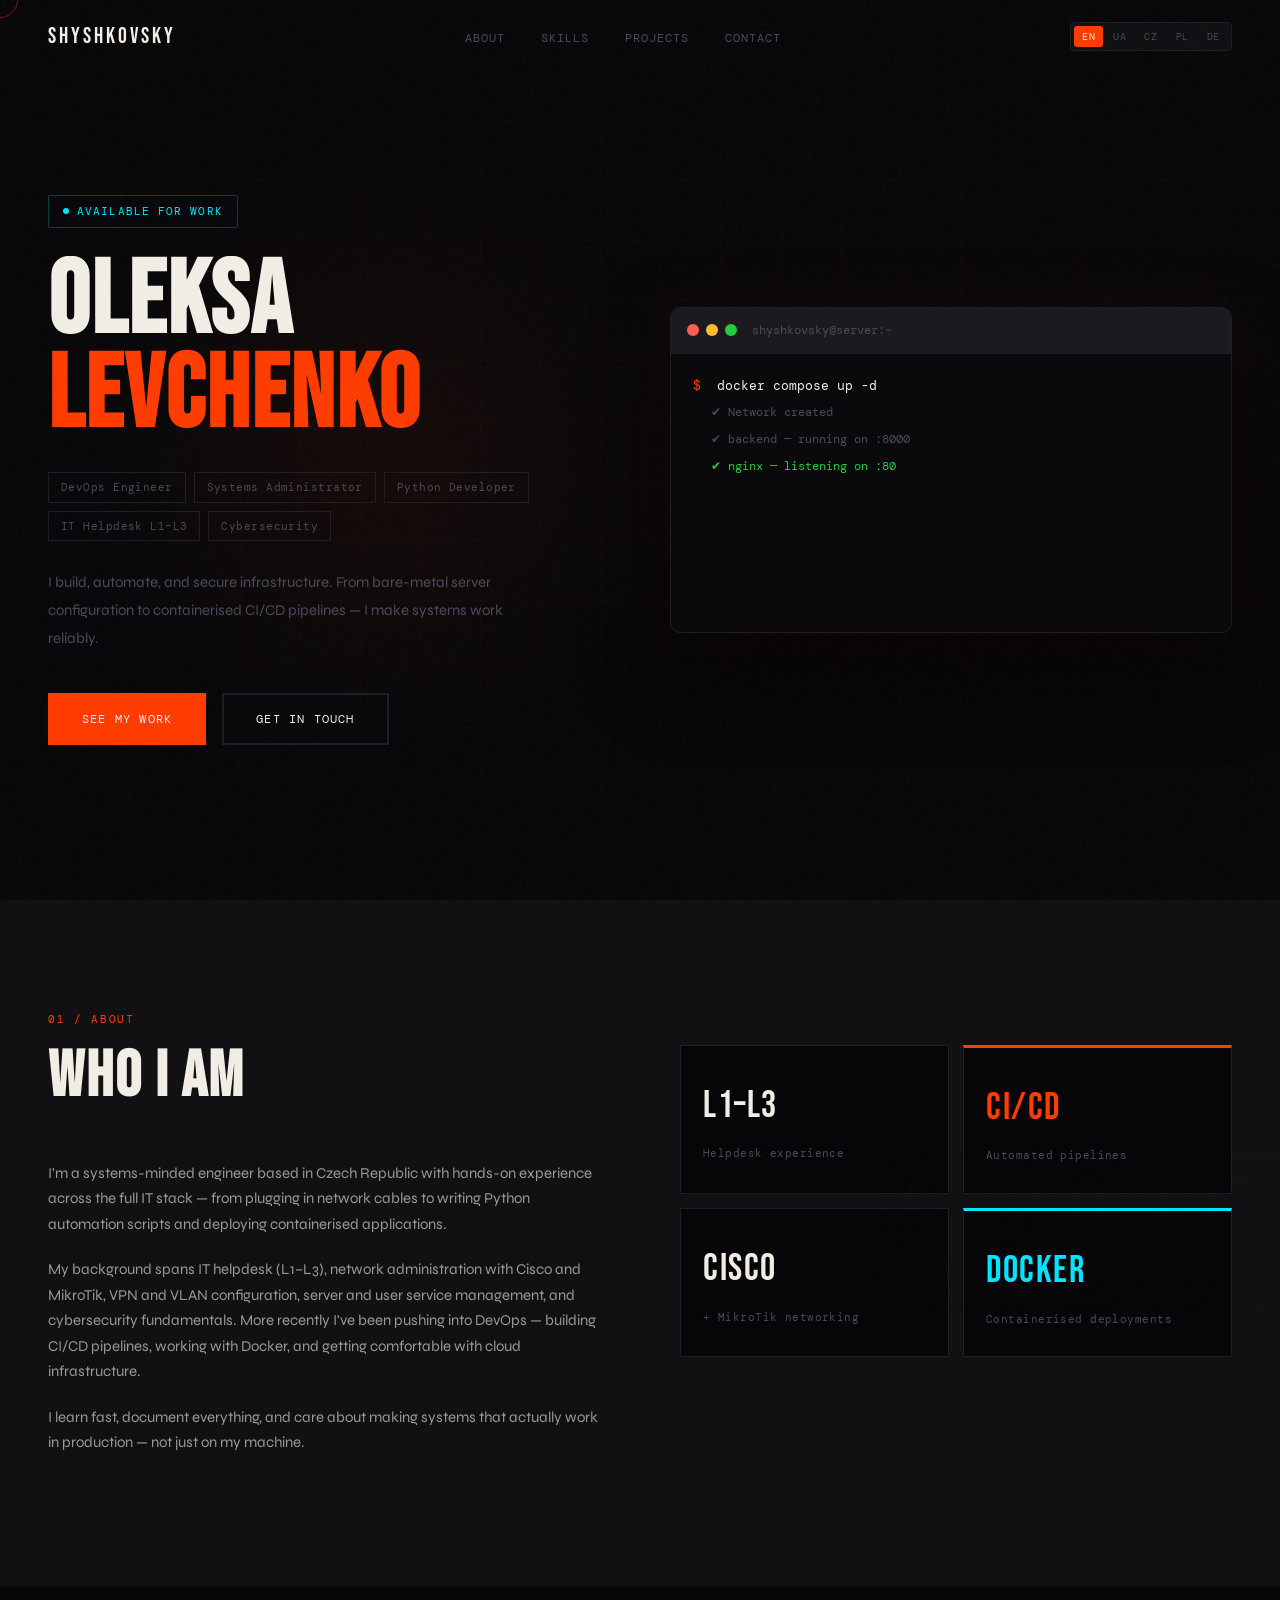
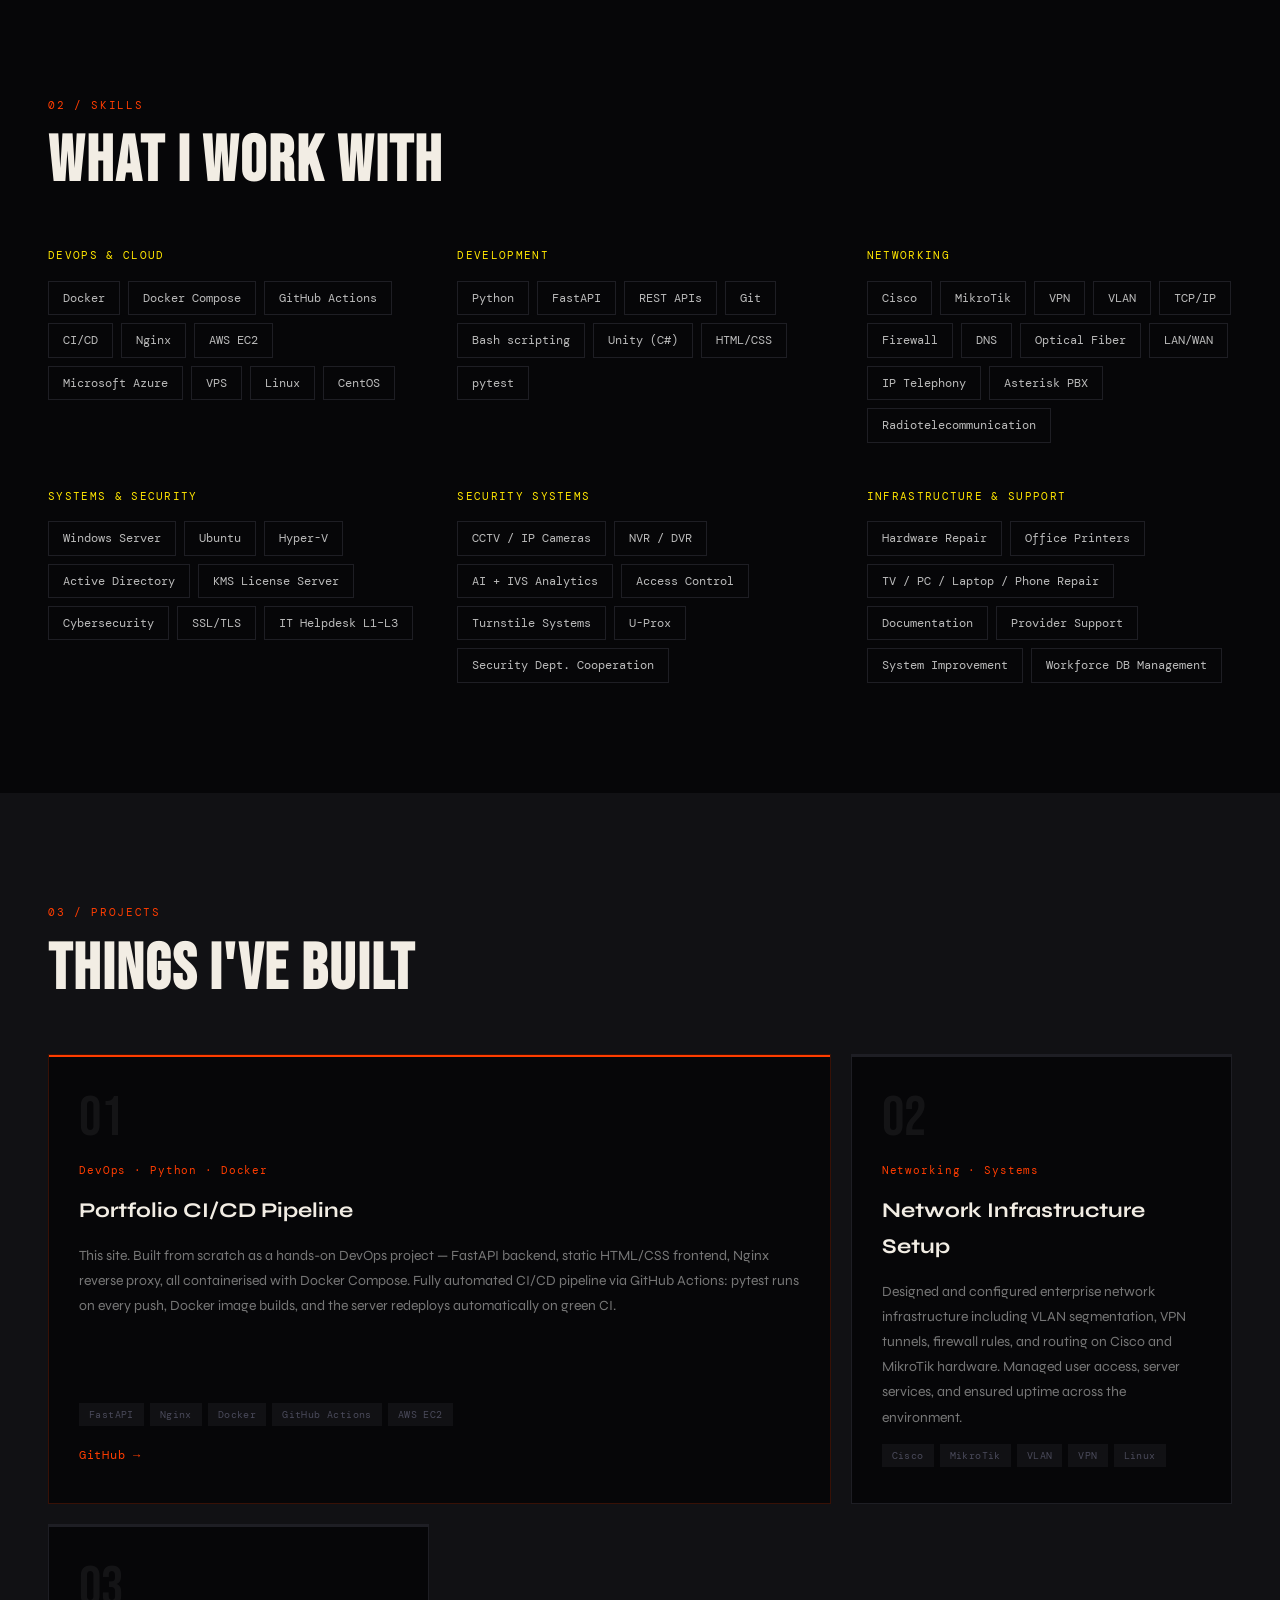
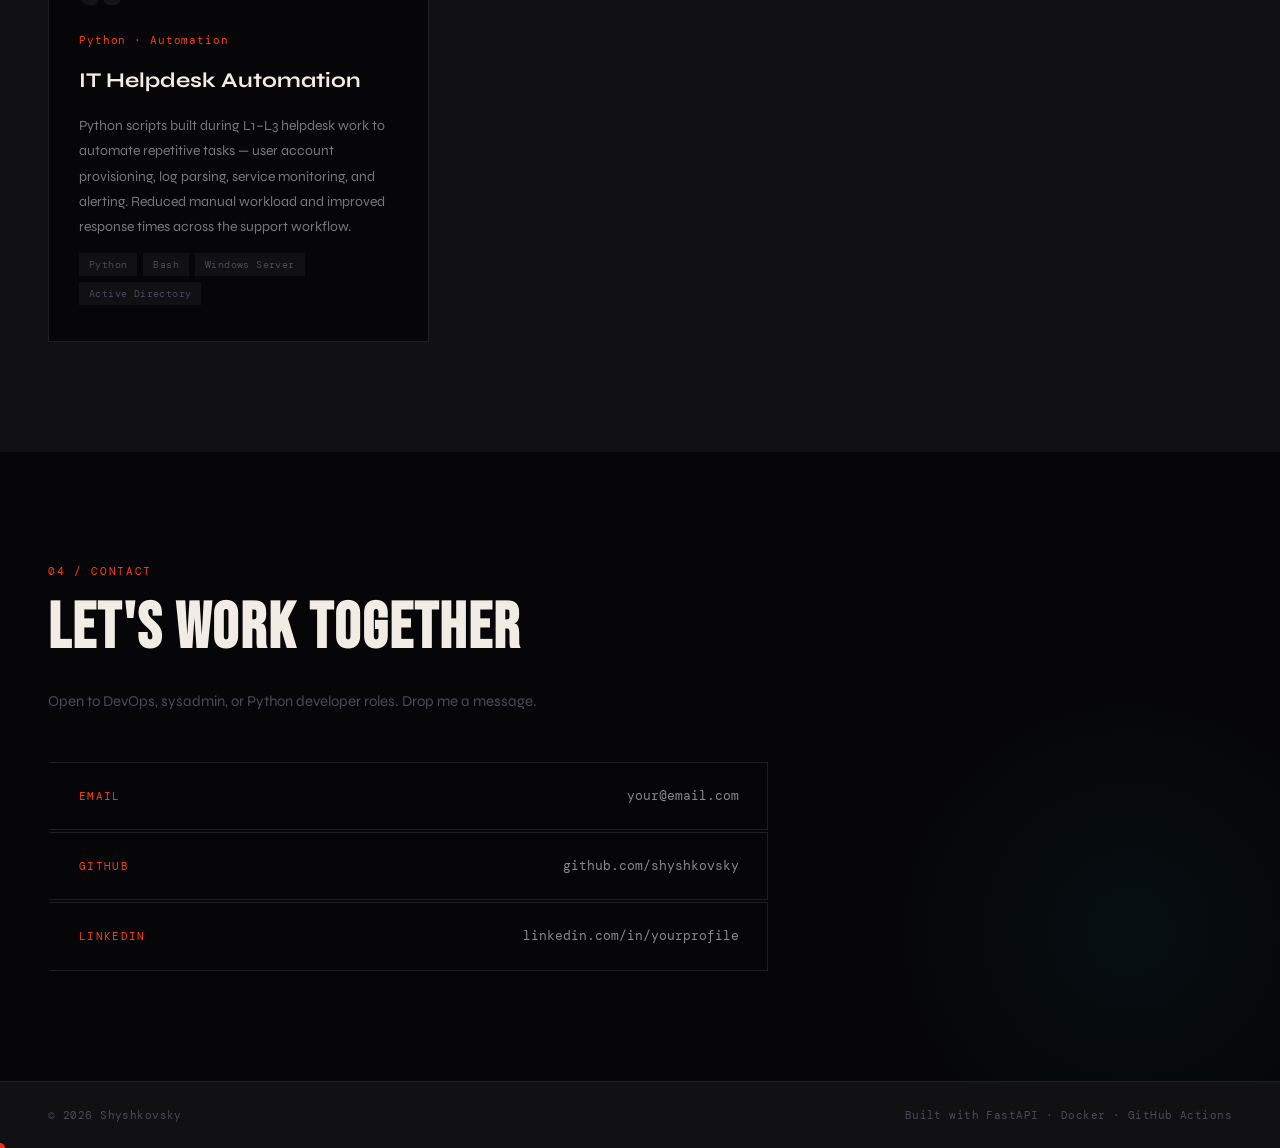
==== frontend/index.html @ be1aeb70 "favicon relocated" ====
<!DOCTYPE html>
<html lang="en">
<head>
  <meta charset="UTF-8" />
  <meta name="viewport" content="width=device-width, initial-scale=1.0" />
  <title>Shyshkovsky — DevOps & Systems Engineer</title>
  <link rel="icon" href="data:image/svg+xml,<svg xmlns='http://www.w3.org/2000/svg' viewBox='0 0 100 100'><rect width='100' height='100' fill='%23060608'/><text x='50' y='73' font-size='64' font-family='Arial' font-weight='bold' fill='%23ff3d00' text-anchor='middle'>S</text></svg>">
  <link rel="preconnect" href="https://fonts.googleapis.com" />
  <link rel="preconnect" href="https://fonts.gstatic.com" crossorigin />
  <link href="https://fonts.googleapis.com/css2?family=Bebas+Neue&family=DM+Mono:wght@300;400;500&family=Syne:wght@400;500;600;700;800&display=swap" rel="stylesheet" />
  <link rel="stylesheet" href="style.css" />
</head>
<body>

  <!-- NAV -->
  <nav class="nav" id="nav">
    <span class="nav-logo">Shyshkovsky</span>
    <ul class="nav-links">
      <li><a href="#about"   data-i18n="nav_about">About</a></li>
      <li><a href="#skills"  data-i18n="nav_skills">Skills</a></li>
      <li><a href="#projects" data-i18n="nav_projects">Projects</a></li>
      <li><a href="#contact" data-i18n="nav_contact">Contact</a></li>
    </ul>
    <div class="lang-switcher" id="langSwitcher">
      <button class="lang-btn active" data-lang="en">EN</button>
      <button class="lang-btn" data-lang="ua">UA</button>
      <button class="lang-btn" data-lang="cs">CZ</button>
      <button class="lang-btn" data-lang="pl">PL</button>
      <button class="lang-btn" data-lang="de">DE</button>
    </div>
    <button class="nav-burger" id="burger">☰</button>
  </nav>

  <!-- HERO -->
  <section class="hero" id="hero">
    <div class="hero-noise"></div>
    <div class="hero-grid-lines"></div>
    <div class="hero-content">
      <div class="hero-tag">
        <span class="pulse-dot"></span>
        <span data-i18n="hero_available">Available for work</span>
      </div>
      <h1 class="hero-name">
        <span class="line-reveal">Oleksa</span>
        <span class="line-reveal delay-1"><em>Levchenko</em></span>
      </h1>
      <div class="hero-roles" id="heroRoles">
        <span class="role-pill" data-i18n="role_devops">DevOps Engineer</span>
        <span class="role-pill" data-i18n="role_sysadmin">Systems Administrator</span>
        <span class="role-pill" data-i18n="role_python">Python Developer</span>
        <span class="role-pill" data-i18n="role_helpdesk">IT Helpdesk L1–L3</span>
        <span class="role-pill" data-i18n="role_cyber">Cybersecurity</span>
      </div>
      <p class="hero-desc" data-i18n="hero_desc">
        I build, automate, and secure infrastructure. From bare-metal server configuration to containerised CI/CD pipelines — I make systems work reliably.
      </p>
      <div class="hero-cta">
        <a href="#projects" class="btn-primary" data-i18n="hero_cta_work">See my work</a>
        <a href="#contact"  class="btn-ghost"   data-i18n="hero_cta_contact">Get in touch</a>
      </div>
    </div>
    <div class="hero-terminal" id="terminal">
      <div class="terminal-bar">
        <span class="t-dot red"></span><span class="t-dot yellow"></span><span class="t-dot green"></span>
        <span class="t-title">shyshkovsky@server:~</span>
      </div>
      <div class="terminal-body" id="termBody"></div>
    </div>
  </section>

  <!-- ABOUT -->
  <section class="about reveal-section" id="about">
    <div class="section-label">01 / <span data-i18n="nav_about">About</span></div>
    <div class="about-grid">
      <div class="about-left reveal-child">
        <h2 class="section-title" data-i18n="about_title">Who I am</h2>
        <p data-i18n="about_p1">I'm a systems-minded engineer based in Czech Republic with hands-on experience across the full IT stack — from plugging in network cables to writing Python automation scripts and deploying containerised applications.</p>
        <p data-i18n="about_p2">My background spans IT helpdesk (L1–L3), network administration with Cisco and MikroTik, VPN and VLAN configuration, server and user service management, and cybersecurity fundamentals. More recently I've been pushing into DevOps — building CI/CD pipelines, working with Docker, and getting comfortable with cloud infrastructure.</p>
        <p data-i18n="about_p3">I learn fast, document everything, and care about making systems that actually work in production — not just on my machine.</p>
      </div>
      <div class="about-right reveal-child delay-2">
        <div class="stat-card"><div class="stat-num">L1–L3</div><div class="stat-label" data-i18n="stat_helpdesk">Helpdesk experience</div></div>
        <div class="stat-card accent"><div class="stat-num">CI/CD</div><div class="stat-label" data-i18n="stat_cicd">Automated pipelines</div></div>
        <div class="stat-card"><div class="stat-num">Cisco</div><div class="stat-label" data-i18n="stat_cisco">+ MikroTik networking</div></div>
        <div class="stat-card accent2"><div class="stat-num">Docker</div><div class="stat-label" data-i18n="stat_docker">Containerised deployments</div></div>
      </div>
    </div>
  </section>

  <!-- SKILLS -->
  <section class="skills reveal-section" id="skills">
    <div class="section-label">02 / <span data-i18n="nav_skills">Skills</span></div>
    <h2 class="section-title reveal-child" data-i18n="skills_title">What I work with</h2>
    <div class="skills-grid">
<div class="skill-group reveal-child">
        <div class="skill-group-title" data-i18n="skills_devops">DevOps & Cloud</div>
        <div class="skill-tags">
          <span class="stag">Docker</span><span class="stag">Docker Compose</span>
          <span class="stag">GitHub Actions</span><span class="stag">CI/CD</span>
          <span class="stag">Nginx</span><span class="stag">AWS EC2</span>
          <span class="stag">Microsoft Azure</span><span class="stag">VPS</span>
          <span class="stag">Linux</span><span class="stag">CentOS</span>
        </div>
      </div>
      <div class="skill-group reveal-child delay-1">
        <div class="skill-group-title" data-i18n="skills_dev">Development</div>
        <div class="skill-tags">
          <span class="stag">Python</span><span class="stag">FastAPI</span>
          <span class="stag">REST APIs</span><span class="stag">Git</span>
          <span class="stag">Bash scripting</span><span class="stag">Unity (C#)</span>
          <span class="stag">HTML/CSS</span><span class="stag">pytest</span>
        </div>
      </div>
      <div class="skill-group reveal-child delay-2">
        <div class="skill-group-title" data-i18n="skills_network">Networking</div>
        <div class="skill-tags">
          <span class="stag">Cisco</span><span class="stag">MikroTik</span>
          <span class="stag">VPN</span><span class="stag">VLAN</span>
          <span class="stag">TCP/IP</span><span class="stag">Firewall</span>
          <span class="stag">DNS</span><span class="stag">Optical Fiber</span>
          <span class="stag">LAN/WAN</span><span class="stag">IP Telephony</span>
          <span class="stag">Asterisk PBX</span><span class="stag">Radiotelecommunication</span>
        </div>
      </div>
      <div class="skill-group reveal-child delay-3">
        <div class="skill-group-title" data-i18n="skills_sys">Systems & Security</div>
        <div class="skill-tags">
          <span class="stag">Windows Server</span><span class="stag">Ubuntu</span>
          <span class="stag">Hyper-V</span><span class="stag">Active Directory</span>
          <span class="stag">KMS License Server</span><span class="stag">Cybersecurity</span>
          <span class="stag">SSL/TLS</span><span class="stag">IT Helpdesk L1–L3</span>
        </div>
      </div>
      <div class="skill-group reveal-child delay-1">
        <div class="skill-group-title" data-i18n="skills_security">Security Systems</div>
        <div class="skill-tags">
          <span class="stag">CCTV / IP Cameras</span><span class="stag">NVR / DVR</span>
          <span class="stag">AI + IVS Analytics</span><span class="stag">Access Control</span>
          <span class="stag">Turnstile Systems</span><span class="stag">U-Prox</span>
          <span class="stag">Security Dept. Cooperation</span>
        </div>
      </div>
      <div class="skill-group reveal-child delay-2">
        <div class="skill-group-title" data-i18n="skills_other">Infrastructure & Support</div>
        <div class="skill-tags">
          <span class="stag">Hardware Repair</span><span class="stag">Office Printers</span>
          <span class="stag">TV / PC / Laptop / Phone Repair</span>
          <span class="stag">Documentation</span><span class="stag">Provider Support</span>
          <span class="stag">System Improvement</span>
          <span class="stag">Workforce DB Management</span>
        </div>
      </div>
    </div>
  </section>

  <!-- PROJECTS -->
  <section class="projects reveal-section" id="projects">
    <div class="section-label">03 / <span data-i18n="nav_projects">Projects</span></div>
    <h2 class="section-title reveal-child" data-i18n="projects_title">Things I've built</h2>
    <div class="projects-grid">
      <div class="project-card featured reveal-child">
        <div class="project-num">01</div>
        <div class="project-tag" data-i18n="proj1_tag">DevOps · Python · Docker</div>
        <h3 data-i18n="proj1_title">Portfolio CI/CD Pipeline</h3>
        <p data-i18n="proj1_desc">This site. Built from scratch as a hands-on DevOps project — FastAPI backend, static HTML/CSS frontend, Nginx reverse proxy, all containerised with Docker Compose. Fully automated CI/CD pipeline via GitHub Actions: pytest runs on every push, Docker image builds, and the server redeploys automatically on green CI.</p>
        <div class="project-stack">
          <span>FastAPI</span><span>Nginx</span><span>Docker</span><span>GitHub Actions</span><span>AWS EC2</span>
        </div>
        <div class="project-links">
          <a href="https://github.com/shyshkovsky/devops" target="_blank" class="plink" data-i18n="proj_github">GitHub →</a>
        </div>
      </div>
      <div class="project-card reveal-child delay-1">
        <div class="project-num">02</div>
        <div class="project-tag" data-i18n="proj2_tag">Networking · Systems</div>
        <h3 data-i18n="proj2_title">Network Infrastructure Setup</h3>
        <p data-i18n="proj2_desc">Designed and configured enterprise network infrastructure including VLAN segmentation, VPN tunnels, firewall rules, and routing on Cisco and MikroTik hardware. Managed user access, server services, and ensured uptime across the environment.</p>
        <div class="project-stack">
          <span>Cisco</span><span>MikroTik</span><span>VLAN</span><span>VPN</span><span>Linux</span>
        </div>
      </div>
      <div class="project-card reveal-child delay-2">
        <div class="project-num">03</div>
        <div class="project-tag" data-i18n="proj3_tag">Python · Automation</div>
        <h3 data-i18n="proj3_title">IT Helpdesk Automation</h3>
        <p data-i18n="proj3_desc">Python scripts built during L1–L3 helpdesk work to automate repetitive tasks — user account provisioning, log parsing, service monitoring, and alerting. Reduced manual workload and improved response times across the support workflow.</p>
        <div class="project-stack">
          <span>Python</span><span>Bash</span><span>Windows Server</span><span>Active Directory</span>
        </div>
      </div>
    </div>
  </section>

  <!-- CONTACT -->
  <section class="contact reveal-section" id="contact">
    <div class="section-label">04 / <span data-i18n="nav_contact">Contact</span></div>
    <div class="contact-inner">
      <h2 class="section-title reveal-child" data-i18n="contact_title">Let's work together</h2>
      <p class="contact-sub reveal-child delay-1" data-i18n="contact_sub">Open to DevOps, sysadmin, or Python developer roles. Drop me a message.</p>
      <div class="contact-links reveal-child delay-2">
        <a href="mailto:your@email.com" class="contact-item">
          <span class="ci-label">Email</span>
          <span class="ci-val">your@email.com</span>
        </a>
        <a href="https://github.com/shyshkovsky" target="_blank" class="contact-item">
          <span class="ci-label">GitHub</span>
          <span class="ci-val">github.com/shyshkovsky</span>
        </a>
        <a href="https://linkedin.com/in/yourprofile" target="_blank" class="contact-item">
          <span class="ci-label">LinkedIn</span>
          <span class="ci-val">linkedin.com/in/yourprofile</span>
        </a>
      </div>
    </div>
  </section>

  <footer class="footer">
    <span>© 2026 Shyshkovsky</span>
    <span data-i18n="footer_built">Built with FastAPI · Docker · GitHub Actions</span>
  </footer>

  <script src="main.js"></script>
</body>
</html>
---- frontend/style.css ----
/* ── Reset & Base ─────────────────────────────── */
*, *::before, *::after { box-sizing: border-box; margin: 0; padding: 0; }

:root {
  --black:   #060608;
  --white:   #f2ede4;
  --accent:  #ff3d00;
  --accent2: #00e5ff;
  --accent3: #ffe500;
  --gray:    #111114;
  --gray2:   #1e1e24;
  --gray3:   #4a4a5a;
  --font-display: 'Bebas Neue', sans-serif;
  --font-body:    'Syne', sans-serif;
  --font-mono:    'DM Mono', monospace;
  --ease-out-expo: cubic-bezier(0.16, 1, 0.3, 1);
  --ease-spring:   cubic-bezier(0.34, 1.56, 0.64, 1);
}

html { scroll-behavior: smooth; }

body {
  background: var(--black);
  color: var(--white);
  font-family: var(--font-body);
  font-size: 16px;
  line-height: 1.7;
  overflow-x: hidden;
  cursor: none;
}

a { color: inherit; text-decoration: none; }

/* ── Custom Cursor ────────────────────────────── */
.cursor {
  position: fixed;
  width: 10px; height: 10px;
  background: var(--accent);
  border-radius: 50%;
  pointer-events: none;
  z-index: 9999;
  transform: translate(-50%, -50%);
  transition: transform .1s, width .3s var(--ease-spring), height .3s var(--ease-spring), background .2s;
  mix-blend-mode: difference;
}

.cursor-ring {
  position: fixed;
  width: 36px; height: 36px;
  border: 1px solid rgba(255,61,0,0.4);
  border-radius: 50%;
  pointer-events: none;
  z-index: 9998;
  transform: translate(-50%, -50%);
  transition: transform .18s var(--ease-out-expo), width .3s var(--ease-spring), height .3s var(--ease-spring);
}

body:has(a:hover) .cursor,
body:has(button:hover) .cursor { width: 20px; height: 20px; }
body:has(a:hover) .cursor-ring,
body:has(button:hover) .cursor-ring { width: 56px; height: 56px; border-color: rgba(255,61,0,0.2); }

/* ── Nav ──────────────────────────────────────── */
.nav {
  position: fixed;
  top: 0; left: 0; right: 0;
  z-index: 100;
  display: flex;
  align-items: center;
  justify-content: space-between;
  padding: 18px 48px;
  background: rgba(6,6,8,0);
  backdrop-filter: blur(0px);
  border-bottom: 1px solid transparent;
  transition: background .4s, backdrop-filter .4s, border-color .4s;
}

.nav.scrolled {
  background: rgba(6,6,8,0.9);
  backdrop-filter: blur(20px);
  border-color: rgba(255,255,255,0.05);
}

.nav-logo {
  font-family: var(--font-display);
  font-size: 22px;
  letter-spacing: 3px;
  color: var(--white);
  position: relative;
}

.nav-logo::after {
  content: '';
  position: absolute;
  bottom: -2px; left: 0;
  width: 0; height: 1px;
  background: var(--accent);
  transition: width .3s var(--ease-out-expo);
}

.nav-logo:hover::after { width: 100%; }

.nav-links {
  list-style: none;
  display: flex;
  gap: 36px;
}

.nav-links a {
  font-family: var(--font-mono);
  font-size: 12px;
  color: var(--gray3);
  letter-spacing: .08em;
  text-transform: uppercase;
  position: relative;
  transition: color .2s;
}

.nav-links a::after {
  content: '';
  position: absolute;
  bottom: -3px; left: 0;
  width: 0; height: 1px;
  background: var(--accent);
  transition: width .25s var(--ease-out-expo);
}

.nav-links a:hover { color: var(--white); }
.nav-links a:hover::after,
.nav-links a.active::after { width: 100%; }
.nav-links a.active { color: var(--white); }

/* Language switcher */
.lang-switcher {
  display: flex;
  gap: 2px;
  background: rgba(255,255,255,0.04);
  padding: 3px;
  border-radius: 4px;
  border: 1px solid var(--gray2);
}

.lang-btn {
  background: transparent;
  border: none;
  font-family: var(--font-mono);
  font-size: 10px;
  color: var(--gray3);
  padding: 4px 8px;
  border-radius: 3px;
  cursor: pointer;
  letter-spacing: .06em;
  transition: background .2s, color .2s;
}

.lang-btn.active {
  background: var(--accent);
  color: var(--white);
}

.lang-btn:hover:not(.active) {
  color: var(--white);
  background: rgba(255,255,255,0.06);
}

.nav-burger {
  display: none;
  background: none;
  border: 1px solid var(--gray2);
  color: var(--white);
  font-size: 16px;
  padding: 4px 10px;
  cursor: pointer;
  border-radius: 3px;
}

/* ── Hero ─────────────────────────────────────── */
.hero {
  min-height: 100vh;
  display: grid;
  grid-template-columns: 1fr 1fr;
  align-items: center;
  gap: 60px;
  padding: 120px 48px 80px;
  position: relative;
  overflow: hidden;
}

/* Noise texture overlay */
.hero-noise {
  position: absolute;
  inset: 0;
  background-image: url("data:image/svg+xml,%3Csvg viewBox='0 0 256 256' xmlns='http://www.w3.org/2000/svg'%3E%3Cfilter id='noise'%3E%3CfeTurbulence type='fractalNoise' baseFrequency='0.9' numOctaves='4' stitchTiles='stitch'/%3E%3C/filter%3E%3Crect width='100%25' height='100%25' filter='url(%23noise)' opacity='0.04'/%3E%3C/svg%3E");
  pointer-events: none;
  opacity: .6;
}

/* Grid lines */
.hero-grid-lines {
  position: absolute;
  inset: 0;
  background-image:
    linear-gradient(rgba(255,61,0,0.03) 1px, transparent 1px),
    linear-gradient(90deg, rgba(255,61,0,0.03) 1px, transparent 1px);
  background-size: 60px 60px;
  pointer-events: none;
  mask-image: radial-gradient(ellipse 80% 80% at 50% 50%, black 30%, transparent 100%);
}

/* Animated glow */
.hero::before {
  content: '';
  position: absolute;
  width: 600px; height: 600px;
  background: radial-gradient(circle, rgba(255,61,0,0.06) 0%, transparent 70%);
  top: 50%; left: 30%;
  transform: translate(-50%, -50%);
  animation: glow-pulse 6s ease-in-out infinite;
  pointer-events: none;
}

@keyframes glow-pulse {
  0%, 100% { transform: translate(-50%, -50%) scale(1); opacity: .6; }
  50%       { transform: translate(-50%, -50%) scale(1.2); opacity: 1; }
}

.hero-content { position: relative; z-index: 1; }

.hero-tag {
  display: inline-flex;
  align-items: center;
  gap: 8px;
  font-family: var(--font-mono);
  font-size: 11px;
  color: var(--accent2);
  border: 1px solid rgba(0,229,255,0.25);
  padding: 6px 14px;
  border-radius: 2px;
  margin-bottom: 28px;
  letter-spacing: .1em;
  text-transform: uppercase;
  opacity: 0;
  animation: fade-up .6s var(--ease-out-expo) .2s forwards;
}

.pulse-dot {
  width: 6px; height: 6px;
  background: var(--accent2);
  border-radius: 50%;
  animation: pulse 2s ease-in-out infinite;
}

@keyframes pulse {
  0%, 100% { opacity: 1; box-shadow: 0 0 0 0 rgba(0,229,255,0.4); }
  50%       { opacity: .6; box-shadow: 0 0 0 6px rgba(0,229,255,0); }
}

.hero-name {
  font-family: var(--font-display);
  font-size: clamp(64px, 8vw, 120px);
  line-height: .92;
  letter-spacing: .02em;
  margin-bottom: 28px;
  overflow: hidden;
}

.line-reveal {
  display: block;
  opacity: 0;
  transform: translateY(100%);
  animation: line-in .8s var(--ease-out-expo) forwards;
}

.line-reveal.delay-1 { animation-delay: .15s; }

@keyframes line-in {
  to { opacity: 1; transform: translateY(0); }
}

.hero-name em {
  font-style: normal;
  color: var(--accent);
  display: block;
}

.hero-roles {
  display: flex;
  flex-wrap: wrap;
  gap: 8px;
  margin-bottom: 28px;
  opacity: 0;
  animation: fade-up .6s var(--ease-out-expo) .4s forwards;
}

.role-pill {
  font-family: var(--font-mono);
  font-size: 11px;
  padding: 5px 12px;
  border: 1px solid var(--gray2);
  color: var(--gray3);
  letter-spacing: .04em;
  transition: all .25s var(--ease-spring);
}

.role-pill:hover {
  border-color: var(--accent);
  color: var(--accent);
  transform: translateY(-3px);
}

.hero-desc {
  font-size: 15px;
  color: var(--gray3);
  max-width: 480px;
  margin-bottom: 40px;
  line-height: 1.85;
  opacity: 0;
  animation: fade-up .6s var(--ease-out-expo) .5s forwards;
}

.hero-cta {
  display: flex;
  gap: 16px;
  flex-wrap: wrap;
  opacity: 0;
  animation: fade-up .6s var(--ease-out-expo) .6s forwards;
}

@keyframes fade-up {
  from { opacity: 0; transform: translateY(20px); }
  to   { opacity: 1; transform: translateY(0); }
}

.btn-primary {
  background: var(--accent);
  color: var(--white);
  font-family: var(--font-mono);
  font-size: 12px;
  padding: 14px 32px;
  letter-spacing: .1em;
  text-transform: uppercase;
  border: 2px solid var(--accent);
  position: relative;
  overflow: hidden;
  transition: color .3s;
}

.btn-primary::before {
  content: '';
  position: absolute;
  inset: 0;
  background: var(--white);
  transform: translateX(-101%);
  transition: transform .3s var(--ease-out-expo);
}

.btn-primary:hover { color: var(--accent); }
.btn-primary:hover::before { transform: translateX(0); }

.btn-ghost {
  background: transparent;
  color: var(--white);
  font-family: var(--font-mono);
  font-size: 12px;
  padding: 14px 32px;
  letter-spacing: .1em;
  text-transform: uppercase;
  border: 2px solid var(--gray2);
  transition: border-color .25s, transform .25s var(--ease-spring);
}

.btn-ghost:hover {
  border-color: var(--white);
  transform: translateY(-3px);
}

/* Terminal */
.hero-terminal {
  background: #0a0a0c;
  border: 1px solid var(--gray2);
  border-radius: 10px;
  overflow: hidden;
  font-family: var(--font-mono);
  font-size: 13px;
  box-shadow: 0 0 80px rgba(255,61,0,0.06), 0 40px 80px rgba(0,0,0,0.7);
  position: relative;
  z-index: 1;
  opacity: 0;
  transform: translateY(40px) rotateX(8deg);
  animation: terminal-in 1s var(--ease-out-expo) .4s forwards;
  transform-origin: top center;
}

@keyframes terminal-in {
  to { opacity: 1; transform: translateY(0) rotateX(0); }
}

.terminal-bar {
  background: #1a1a1f;
  padding: 12px 16px;
  display: flex;
  align-items: center;
  gap: 7px;
  border-bottom: 1px solid var(--gray2);
}

.t-dot { width: 12px; height: 12px; border-radius: 50%; }
.t-dot.red    { background: #ff5f56; }
.t-dot.yellow { background: #ffbd2e; }
.t-dot.green  { background: #27c93f; }
.t-title { margin-left: 8px; color: var(--gray3); font-size: 12px; }

.terminal-body {
  padding: 20px 22px;
  min-height: 220px;
  display: flex;
  flex-direction: column;
  gap: 2px;
  line-height: 1.9;
}

.t-line { opacity: 0; transform: translateX(-6px); transition: opacity .3s, transform .3s var(--ease-out-expo); }
.t-line.visible { opacity: 1; transform: translateX(0); }
.t-prompt { color: var(--accent); margin-right: 8px; }
.t-out { color: var(--gray3); padding-left: 18px; font-size: 12px; }
.t-success { color: #27c93f; }
.t-info { color: var(--accent2); }
.t-cursor { display: inline-block; width: 8px; height: 14px; background: var(--accent); animation: blink 1s step-end infinite; vertical-align: middle; margin-left: 4px; }
@keyframes blink { 0%,100%{opacity:1} 50%{opacity:0} }

/* ── Section shared ───────────────────────────── */
section { padding: 110px 48px; }

.section-label {
  font-family: var(--font-mono);
  font-size: 11px;
  letter-spacing: .15em;
  color: var(--accent);
  text-transform: uppercase;
  margin-bottom: 16px;
}

.section-title {
  font-family: var(--font-display);
  font-size: clamp(44px, 5vw, 76px);
  letter-spacing: .03em;
  line-height: 1;
  margin-bottom: 52px;
}

/* ── Scroll reveal ────────────────────────────── */
.reveal-child {
  opacity: 0;
  transform: translateY(40px);
  transition: opacity .7s var(--ease-out-expo), transform .7s var(--ease-out-expo);
}

.reveal-child.visible { opacity: 1; transform: translateY(0); }
.reveal-child.delay-1 { transition-delay: .1s; }
.reveal-child.delay-2 { transition-delay: .2s; }
.reveal-child.delay-3 { transition-delay: .3s; }

/* ── About ────────────────────────────────────── */
.about { background: var(--gray); position: relative; overflow: hidden; }

.about::after {
  content: 'ABOUT';
  position: absolute;
  right: -20px; top: 50%;
  transform: translateY(-50%);
  font-family: var(--font-display);
  font-size: 220px;
  color: transparent;
  -webkit-text-stroke: 1px rgba(255,255,255,0.02);
  pointer-events: none;
  white-space: nowrap;
}

.about-grid {
  display: grid;
  grid-template-columns: 1fr 1fr;
  gap: 80px;
  align-items: start;
}

.about-left p { color: #999; margin-bottom: 20px; font-size: 15px; }

.about-right {
  display: grid;
  grid-template-columns: 1fr 1fr;
  gap: 14px;
}

.stat-card {
  background: var(--black);
  border: 1px solid var(--gray2);
  padding: 28px 22px;
  transition: border-color .25s, transform .25s var(--ease-spring);
}

.stat-card:hover { transform: translateY(-5px); border-color: var(--gray3); }
.stat-card.accent  { border-top: 3px solid var(--accent); }
.stat-card.accent2 { border-top: 3px solid var(--accent2); }

.stat-num {
  font-family: var(--font-display);
  font-size: 38px;
  letter-spacing: .04em;
  margin-bottom: 6px;
}

.stat-card.accent  .stat-num { color: var(--accent); }
.stat-card.accent2 .stat-num { color: var(--accent2); }

.stat-label {
  font-family: var(--font-mono);
  font-size: 11px;
  color: var(--gray3);
  letter-spacing: .04em;
}

/* ── Skills ───────────────────────────────────── */
.skills { background: var(--black); }

.skills-grid {
  display: grid;
  grid-template-columns: repeat(2, 1fr);
  gap: 44px;
}

@media (min-width: 1200px) {
  .skills-grid {
    grid-template-columns: repeat(3, 1fr);
  }
}

.skill-group-title {
  font-family: var(--font-mono);
  font-size: 11px;
  letter-spacing: .12em;
  color: var(--accent3);
  text-transform: uppercase;
  margin-bottom: 16px;
}

.skill-tags { display: flex; flex-wrap: wrap; gap: 8px; }

.stag {
  font-family: var(--font-mono);
  font-size: 12px;
  padding: 6px 14px;
  border: 1px solid var(--gray2);
  color: #bbb;
  transition: all .25s var(--ease-spring);
  cursor: default;
}

.stag:hover {
  background: var(--accent);
  border-color: var(--accent);
  color: var(--white);
  transform: translateY(-3px) scale(1.02);
}

/* ── Projects ─────────────────────────────────── */
.projects { background: var(--gray); }

.projects-grid {
  display: grid;
  grid-template-columns: repeat(3, 1fr);
  gap: 20px;
}

.project-card {
  background: var(--black);
  border: 1px solid var(--gray2);
  padding: 36px 30px;
  display: flex;
  flex-direction: column;
  gap: 14px;
  position: relative;
  overflow: hidden;
  transition: transform .3s var(--ease-spring), border-color .25s;
}

.project-card::before {
  content: '';
  position: absolute;
  top: 0; left: 0; right: 0;
  height: 2px;
  background: var(--gray2);
  transition: background .25s;
}

.project-card::after {
  content: '';
  position: absolute;
  inset: 0;
  background: radial-gradient(circle at 50% 0%, rgba(255,61,0,0.04), transparent 60%);
  opacity: 0;
  transition: opacity .3s;
}

.project-card:hover { transform: translateY(-8px); }
.project-card:hover::before { background: var(--accent); }
.project-card:hover::after  { opacity: 1; }
.project-card.featured::before { background: var(--accent); }
.project-card.featured { grid-column: span 2; border-color: rgba(255,61,0,0.2); }

.project-num {
  font-family: var(--font-display);
  font-size: 56px;
  color: rgba(255,255,255,0.06);
  line-height: 1;
  transition: color .25s;
}

.project-card:hover .project-num { color: rgba(255,61,0,0.15); }

.project-tag {
  font-family: var(--font-mono);
  font-size: 11px;
  color: var(--accent);
  letter-spacing: .08em;
}

.project-card h3 {
  font-size: 21px;
  font-weight: 700;
  color: var(--white);
}

.project-card p { font-size: 14px; color: #777; line-height: 1.8; flex: 1; }

.project-stack { display: flex; flex-wrap: wrap; gap: 6px; }

.project-stack span {
  font-family: var(--font-mono);
  font-size: 10px;
  padding: 3px 10px;
  background: var(--gray);
  color: var(--gray3);
  letter-spacing: .04em;
}

.plink {
  font-family: var(--font-mono);
  font-size: 12px;
  color: var(--accent);
  letter-spacing: .06em;
  transition: letter-spacing .25s var(--ease-out-expo);
}

.plink:hover { letter-spacing: .14em; }

/* ── Contact ──────────────────────────────────── */
.contact { background: var(--black); position: relative; overflow: hidden; }

.contact::before {
  content: '';
  position: absolute;
  width: 500px; height: 500px;
  background: radial-gradient(circle, rgba(0,229,255,0.04) 0%, transparent 70%);
  bottom: -100px; right: -100px;
  pointer-events: none;
}

.contact-inner { max-width: 720px; }
.contact-sub { font-size: 15px; color: var(--gray3); margin-bottom: 48px; margin-top: -24px; }

.contact-links { display: flex; flex-direction: column; gap: 2px; }

.contact-item {
  display: flex;
  align-items: center;
  justify-content: space-between;
  padding: 22px 28px;
  border: 1px solid var(--gray2);
  transition: background .2s, transform .25s var(--ease-spring), border-left-color .2s;
  border-left: 3px solid transparent;
}

.contact-item:hover {
  background: var(--gray);
  border-left-color: var(--accent);
  transform: translateX(10px);
}

.ci-label {
  font-family: var(--font-mono);
  font-size: 11px;
  color: var(--accent);
  letter-spacing: .12em;
  text-transform: uppercase;
  width: 80px;
}

.ci-val {
  font-family: var(--font-mono);
  font-size: 13px;
  color: #888;
  transition: color .2s;
}

.contact-item:hover .ci-val { color: var(--white); }

/* ── Footer ───────────────────────────────────── */
.footer {
  background: var(--gray);
  border-top: 1px solid var(--gray2);
  padding: 24px 48px;
  display: flex;
  justify-content: space-between;
  align-items: center;
  font-family: var(--font-mono);
  font-size: 11px;
  color: var(--gray3);
  letter-spacing: .04em;
}

/* ── Page transition ──────────────────────────── */
.page-transition {
  position: fixed;
  inset: 0;
  background: var(--black);
  z-index: 9000;
  transform: scaleY(0);
  transform-origin: bottom;
}

/* ── Responsive ───────────────────────────────── */
@media (max-width: 1024px) {
  .hero { grid-template-columns: 1fr; padding: 110px 32px 60px; }
  .hero-terminal { display: none; }
  .about-grid { grid-template-columns: 1fr; gap: 48px; }
}

@media (max-width: 768px) {
  .nav { padding: 14px 20px; }
  .nav-links { display: none; }
  .nav-burger { display: block; }
  .lang-switcher { gap: 2px; }
  .lang-btn { padding: 4px 7px; font-size: 10px; }
  section { padding: 70px 20px; }
  .skills-grid { grid-template-columns: 1fr; }
  .projects-grid { grid-template-columns: 1fr; }
  .project-card.featured { grid-column: span 1; }
  .footer { flex-direction: column; gap: 8px; text-align: center; }
  body { cursor: auto; }
  .cursor, .cursor-ring { display: none; }
}

/* ── Language transition ──────────────────────── */
[data-i18n] {
  transition: opacity .2s;
}

.lang-switching [data-i18n] {
  opacity: 0;
}
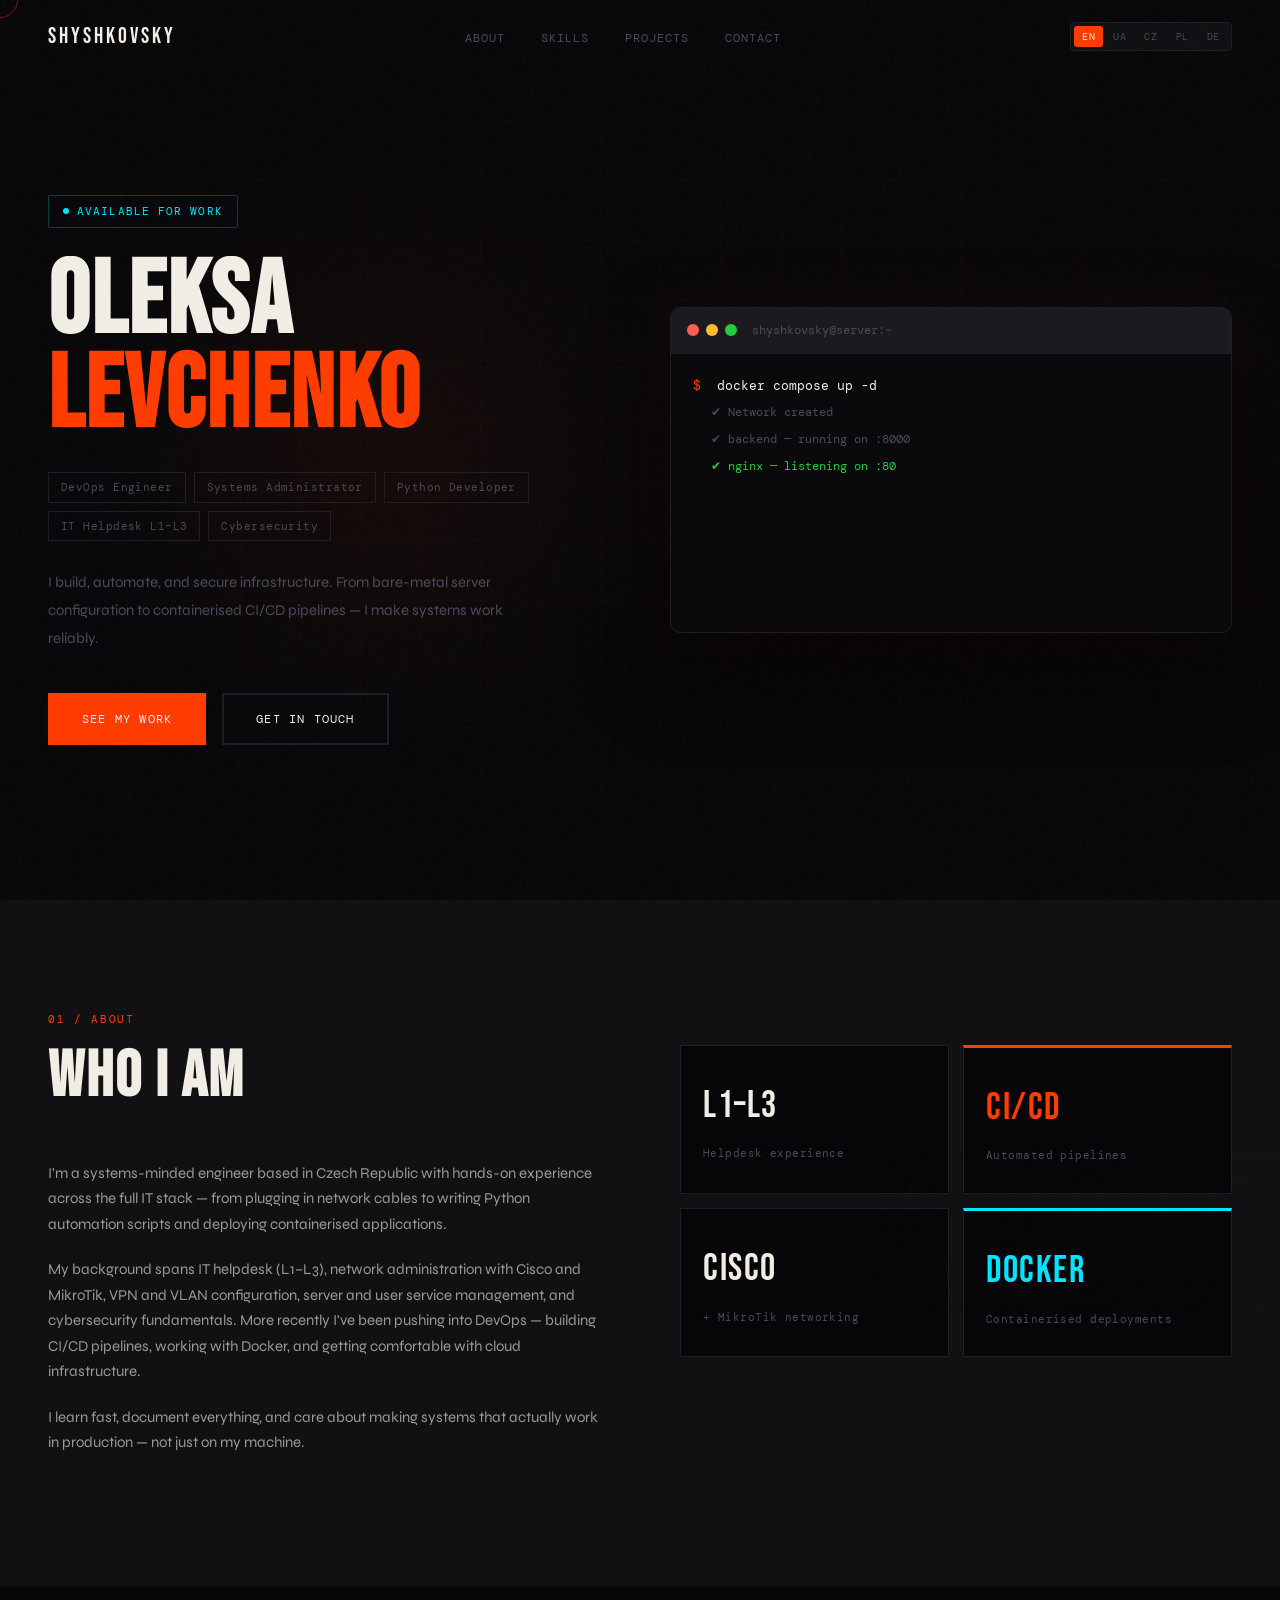
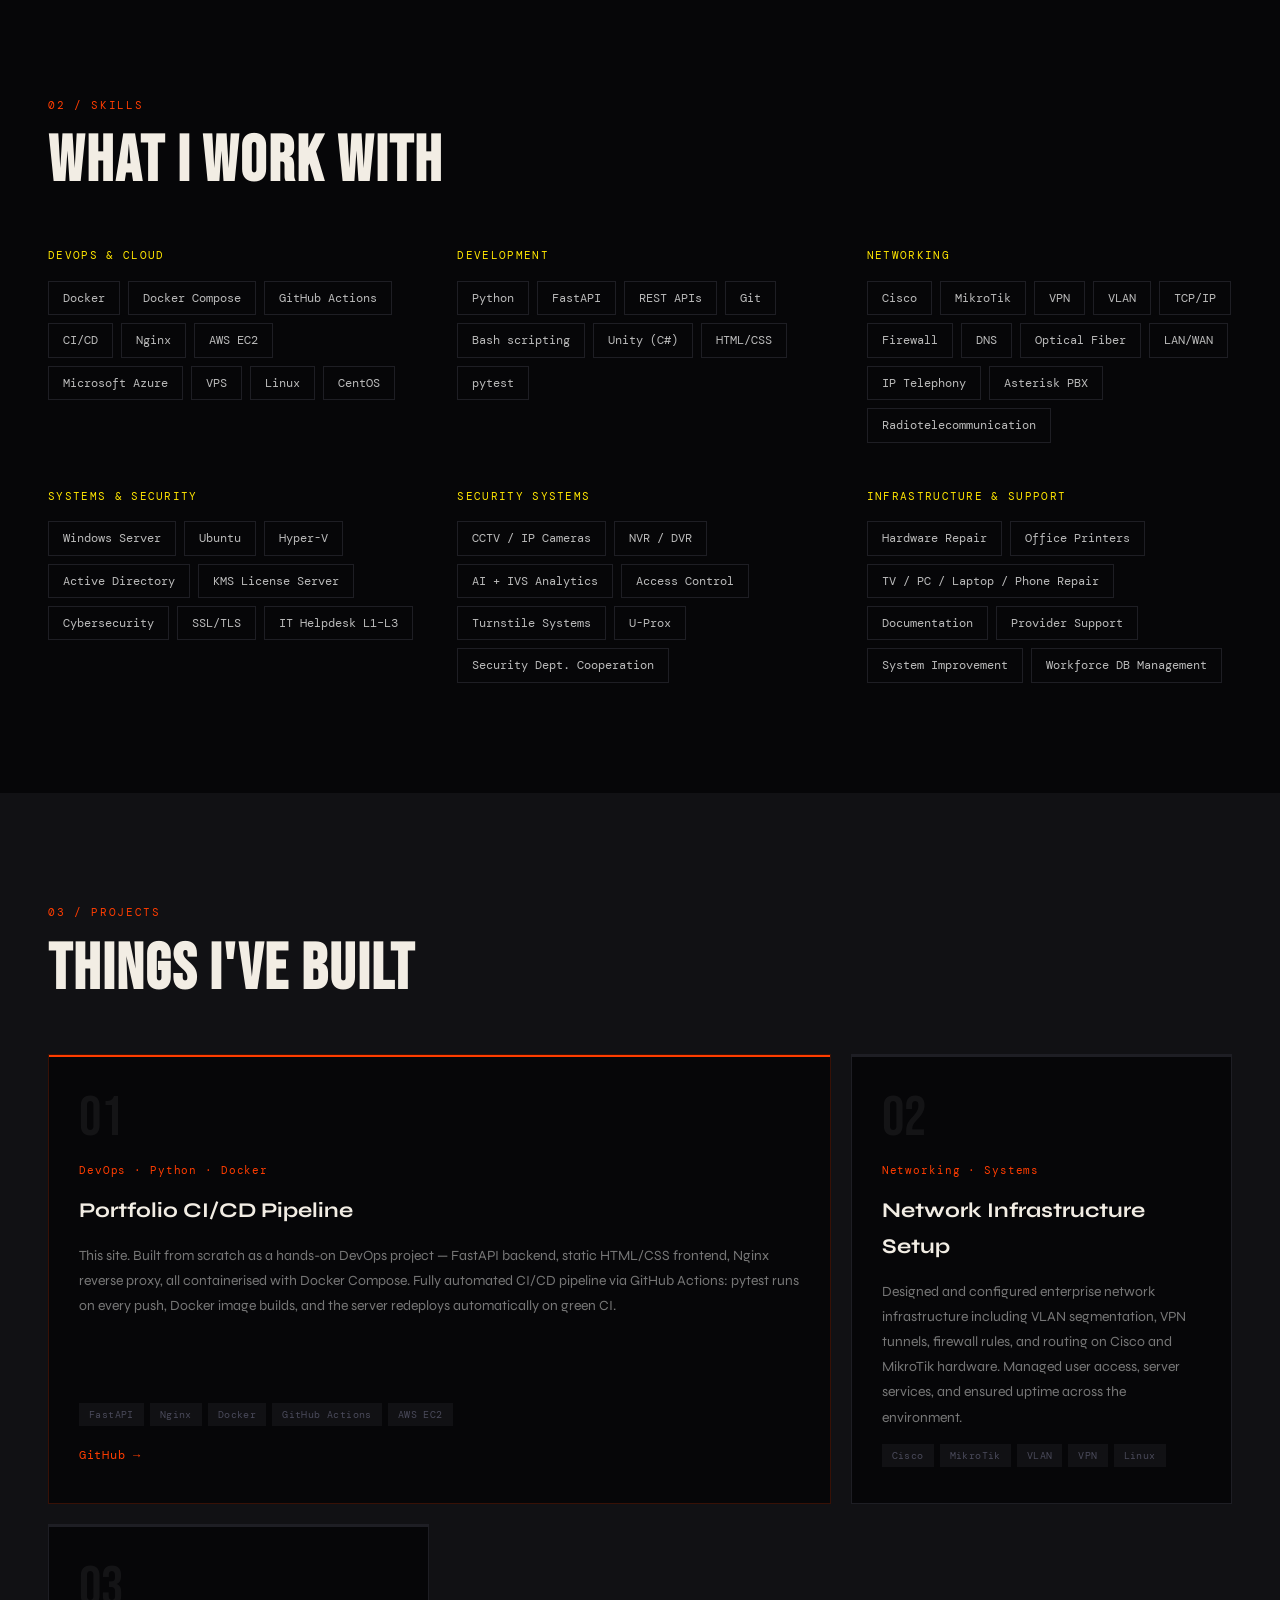
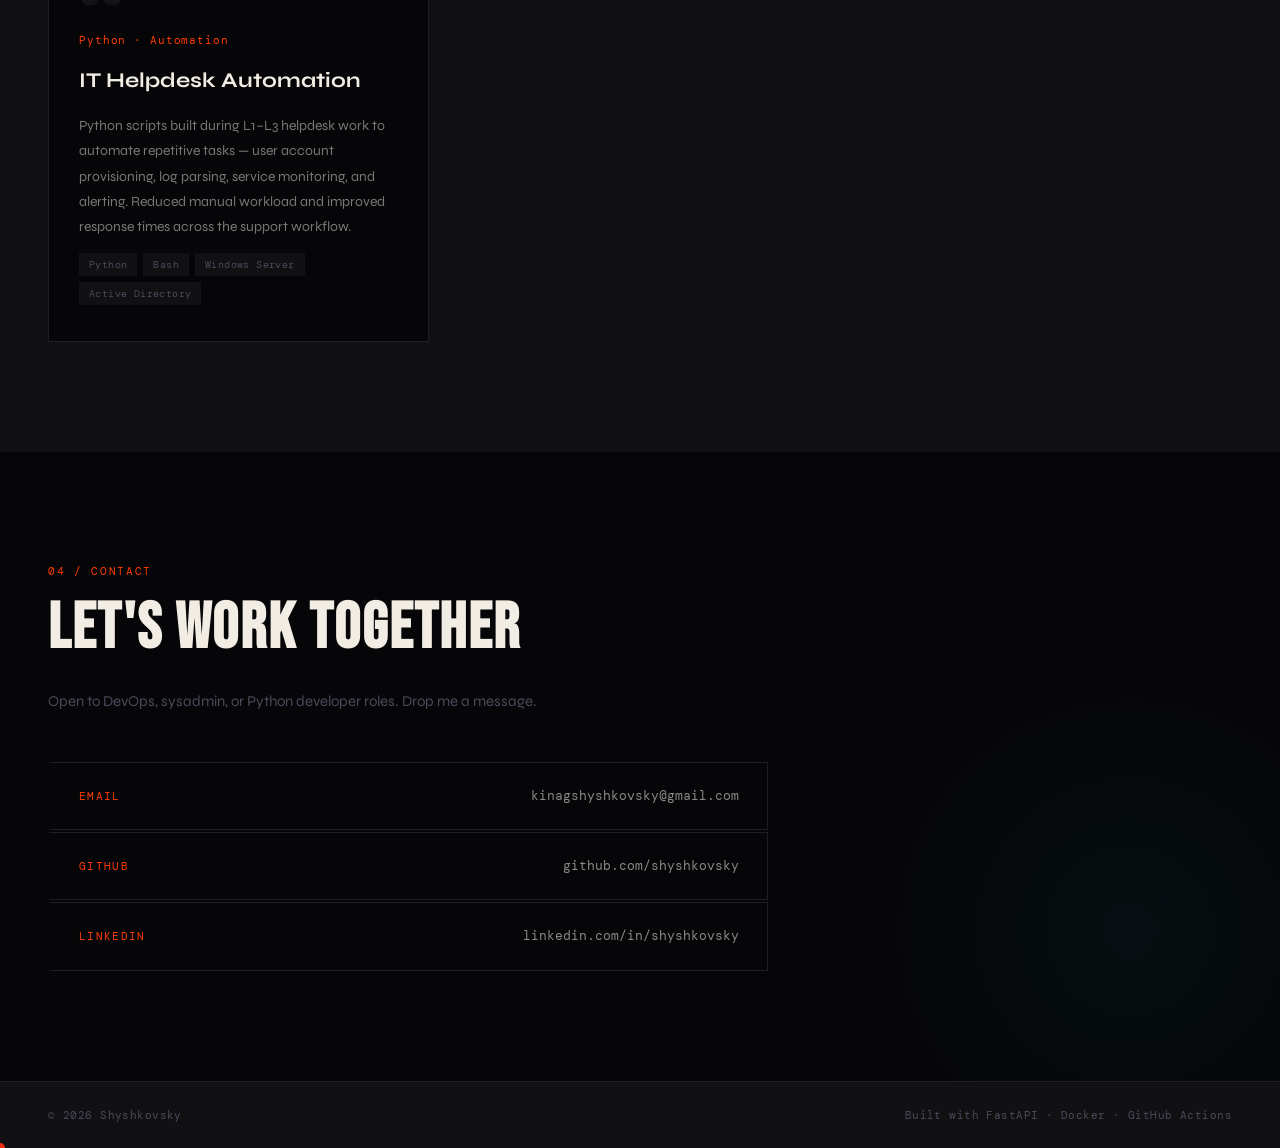
==== commit 67c95ee4: "fixed html" ====
--- a/frontend/index.html
+++ b/frontend/index.html
@@ -200,7 +200,7 @@
       <div class="contact-links reveal-child delay-2">
         <a href="mailto:your@email.com" class="contact-item">
           <span class="ci-label">Email</span>
-          <span class="ci-val">your@email.com</span>
+          <span class="ci-val">kinagshyshkovsky@gmail.com</span>
         </a>
         <a href="https://github.com/shyshkovsky" target="_blank" class="contact-item">
           <span class="ci-label">GitHub</span>
@@ -208,7 +208,7 @@
         </a>
         <a href="https://linkedin.com/in/yourprofile" target="_blank" class="contact-item">
           <span class="ci-label">LinkedIn</span>
-          <span class="ci-val">linkedin.com/in/yourprofile</span>
+          <span class="ci-val">linkedin.com/in/shyshkovsky</span>
         </a>
       </div>
     </div>
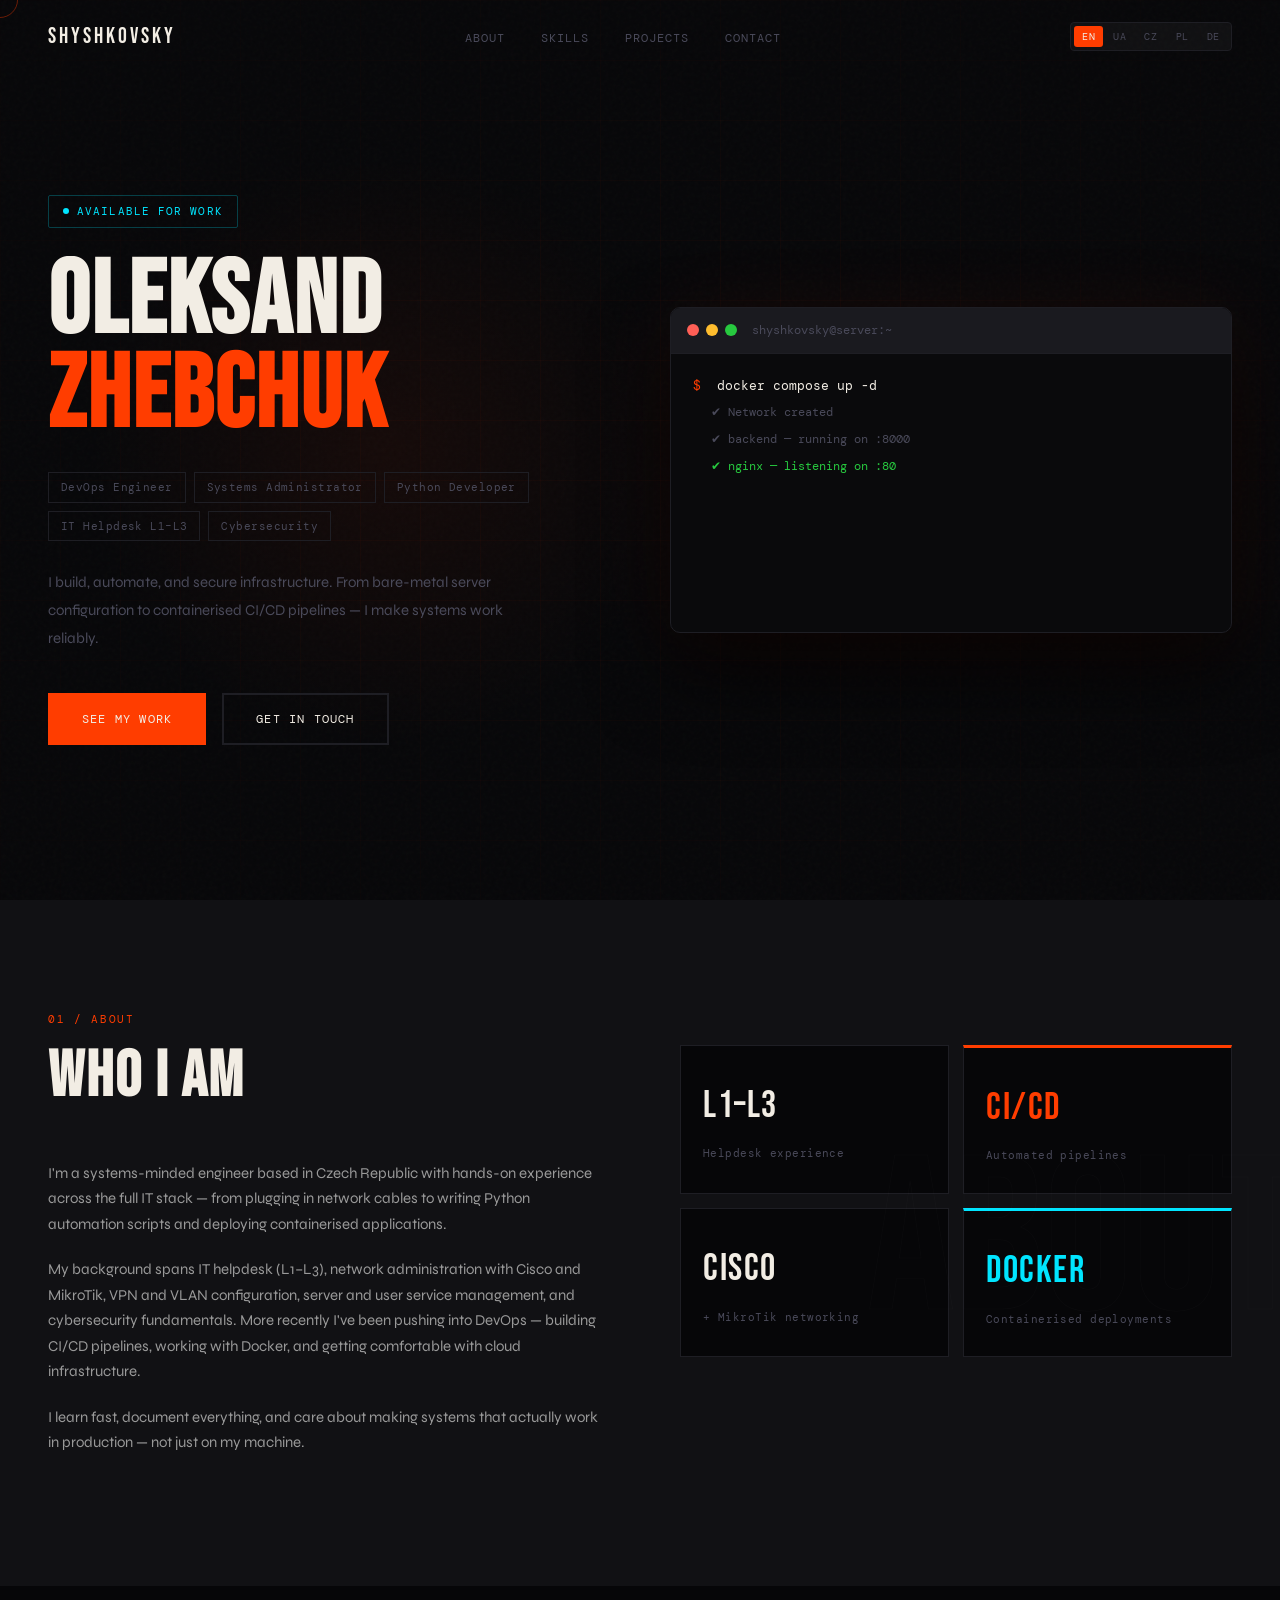
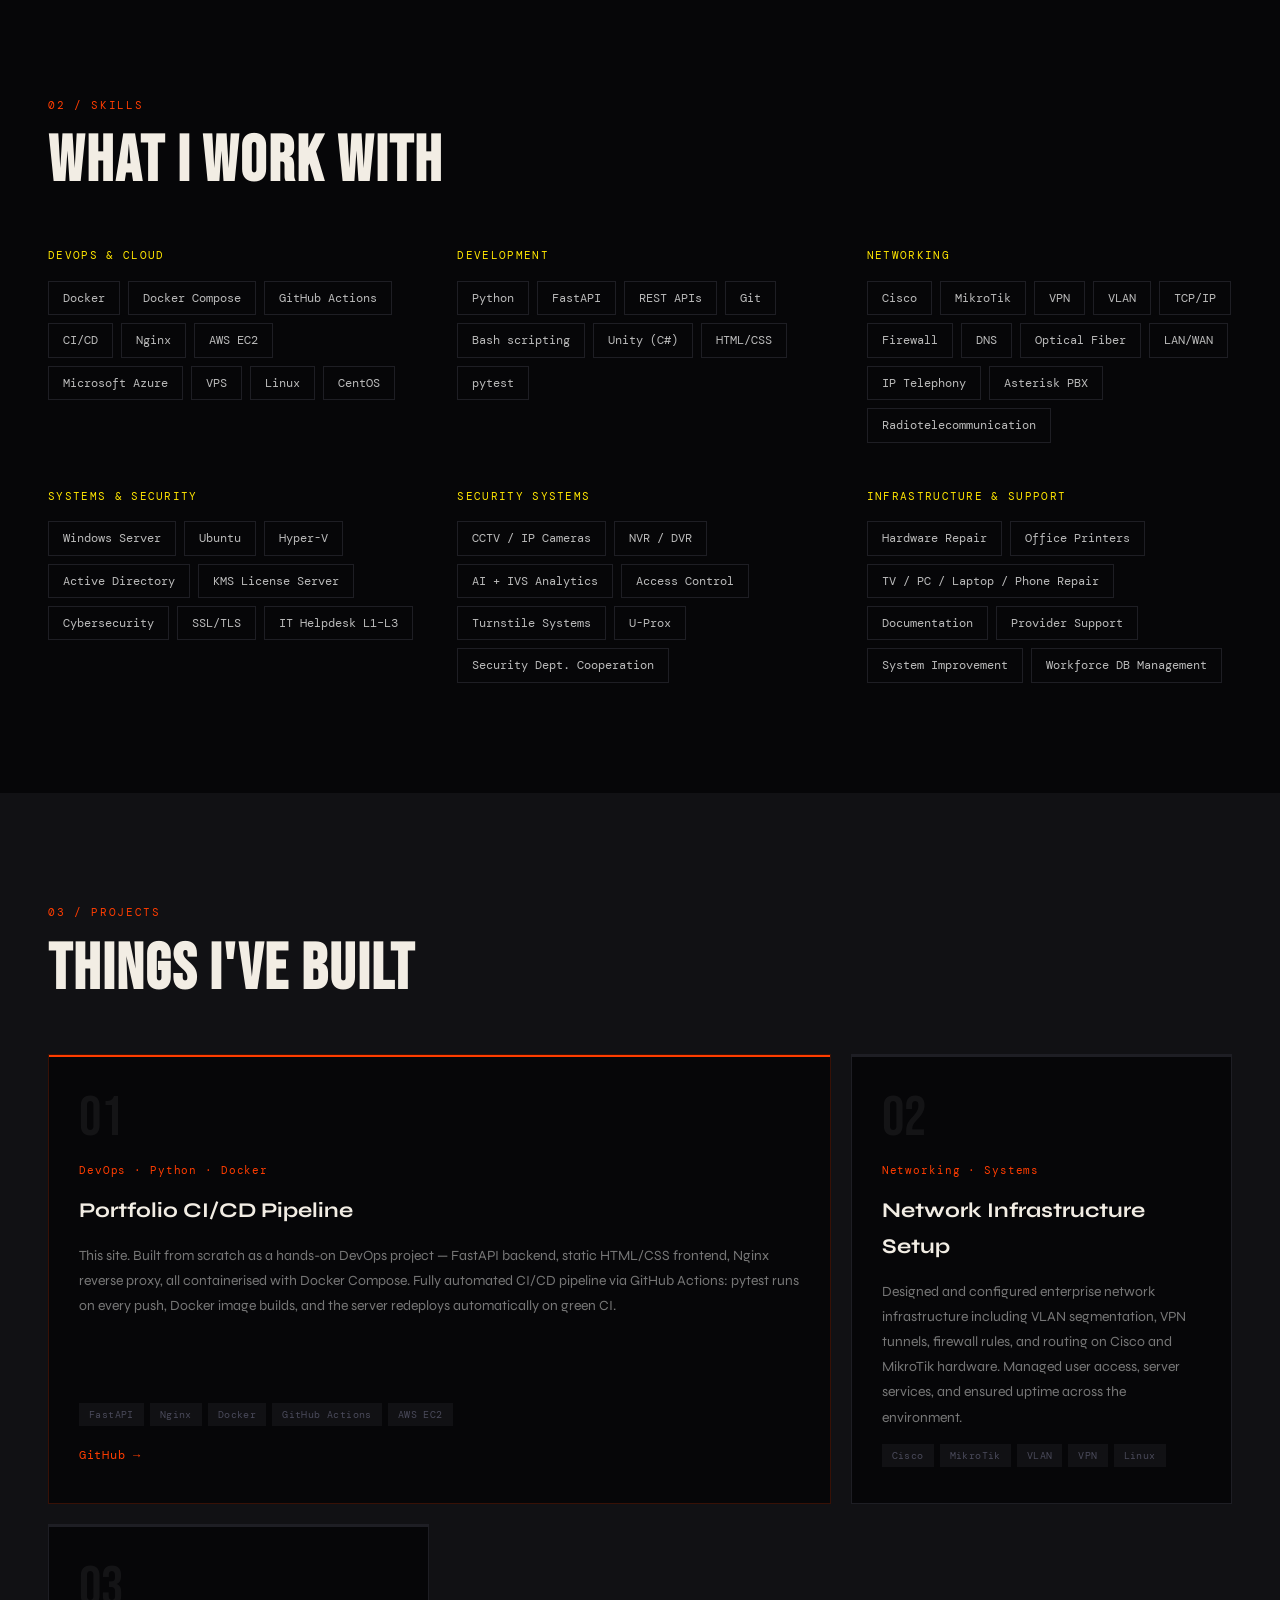
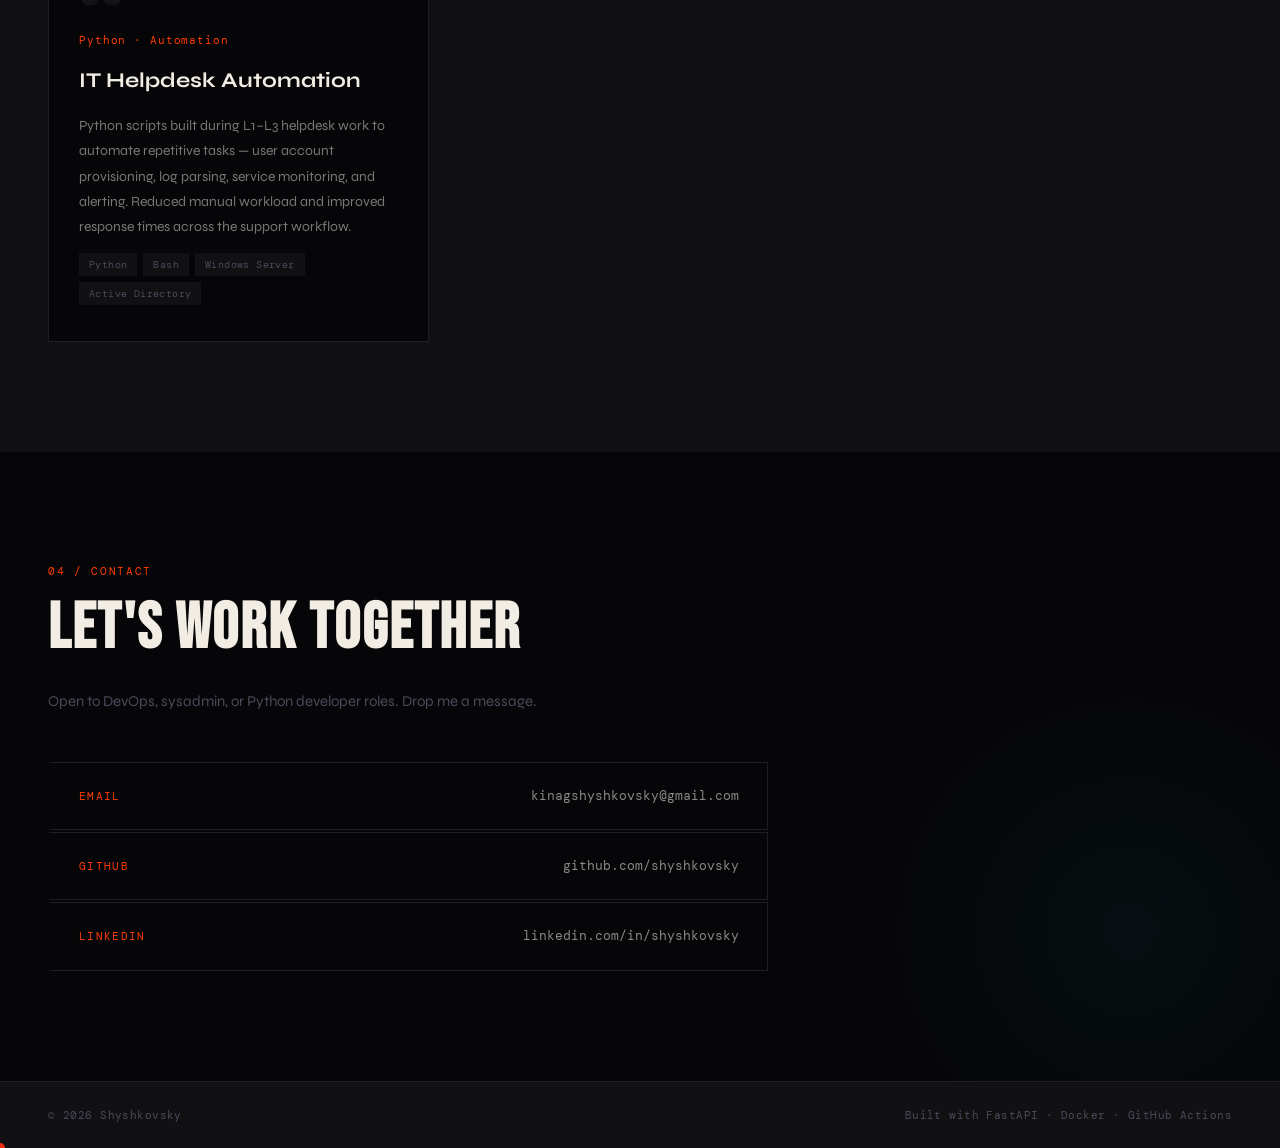
==== commit a37f8574: "fixed html" ====
--- a/frontend/index.html
+++ b/frontend/index.html
@@ -41,8 +41,8 @@
         <span data-i18n="hero_available">Available for work</span>
       </div>
       <h1 class="hero-name">
-        <span class="line-reveal">Oleksa</span>
-        <span class="line-reveal delay-1"><em>Levchenko</em></span>
+        <span class="line-reveal">Oleksand</span>
+        <span class="line-reveal delay-1"><em>Zhebchuk</em></span>
       </h1>
       <div class="hero-roles" id="heroRoles">
         <span class="role-pill" data-i18n="role_devops">DevOps Engineer</span>
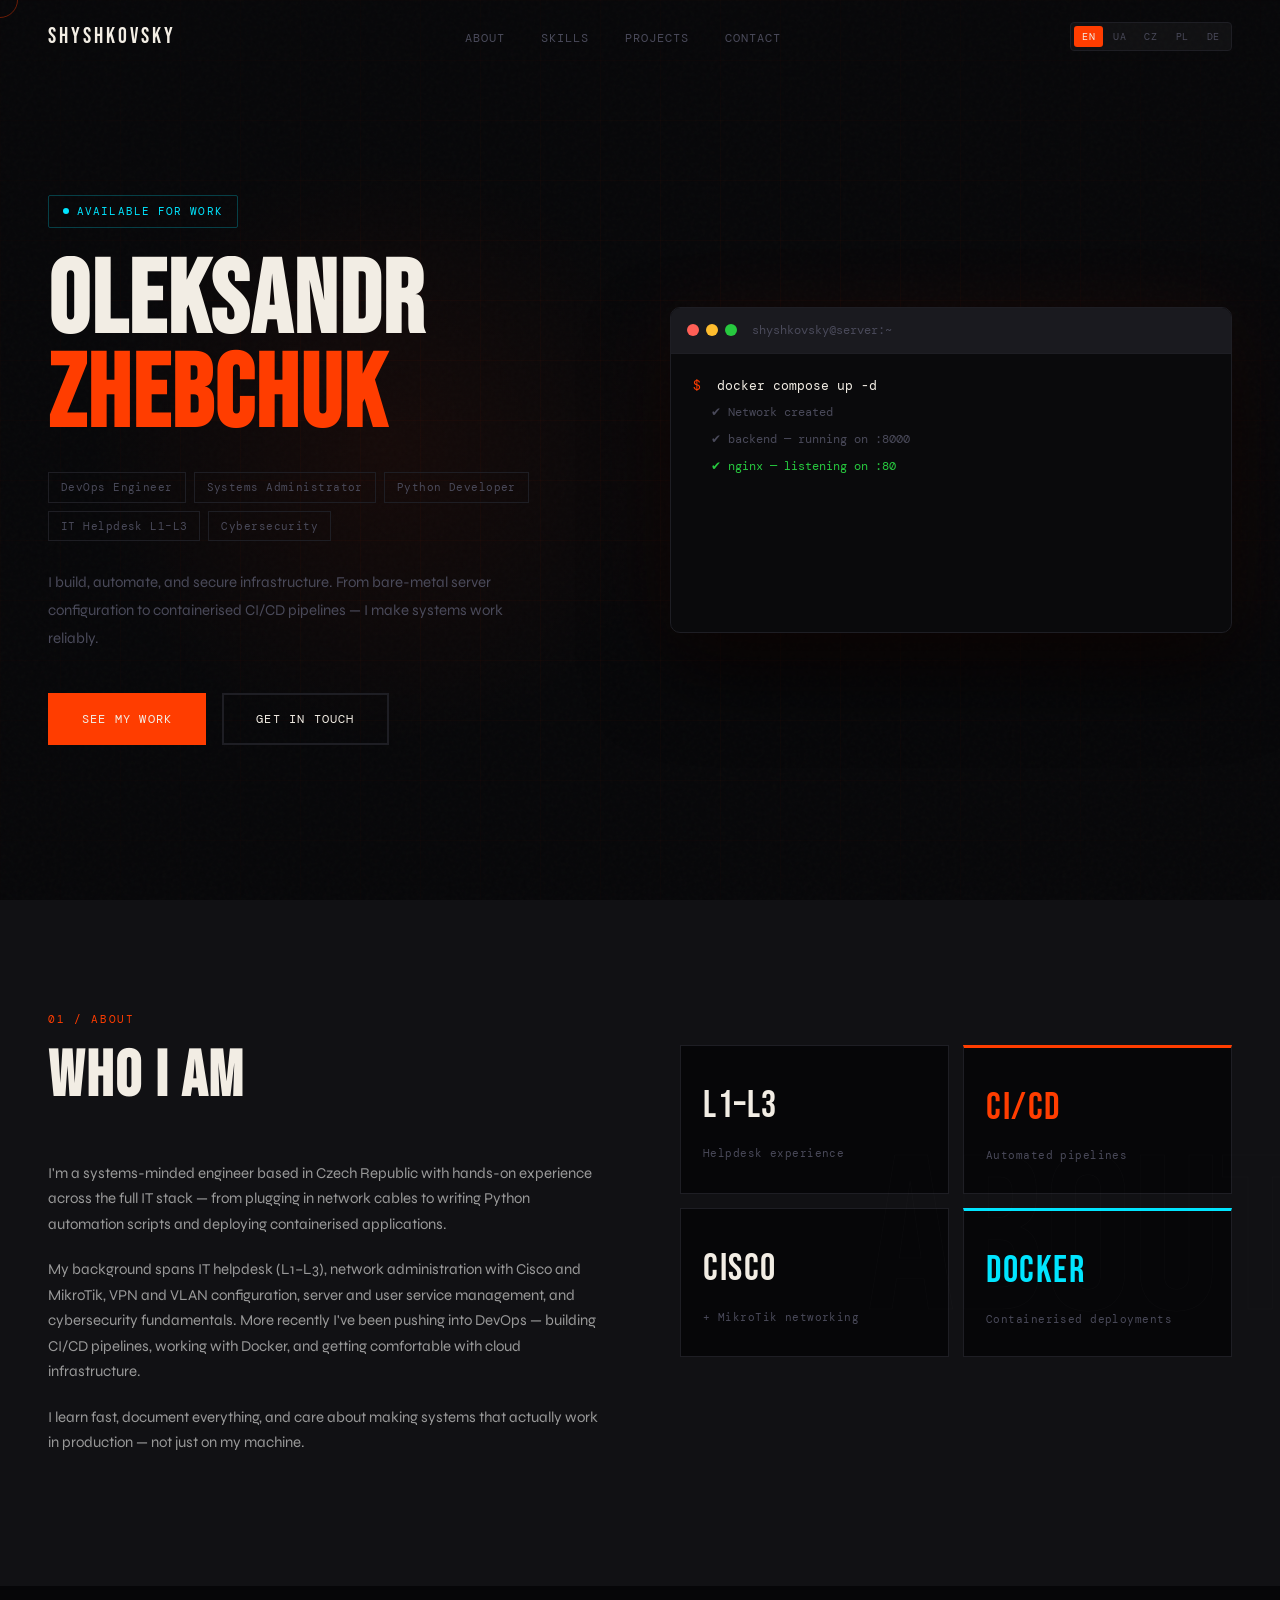
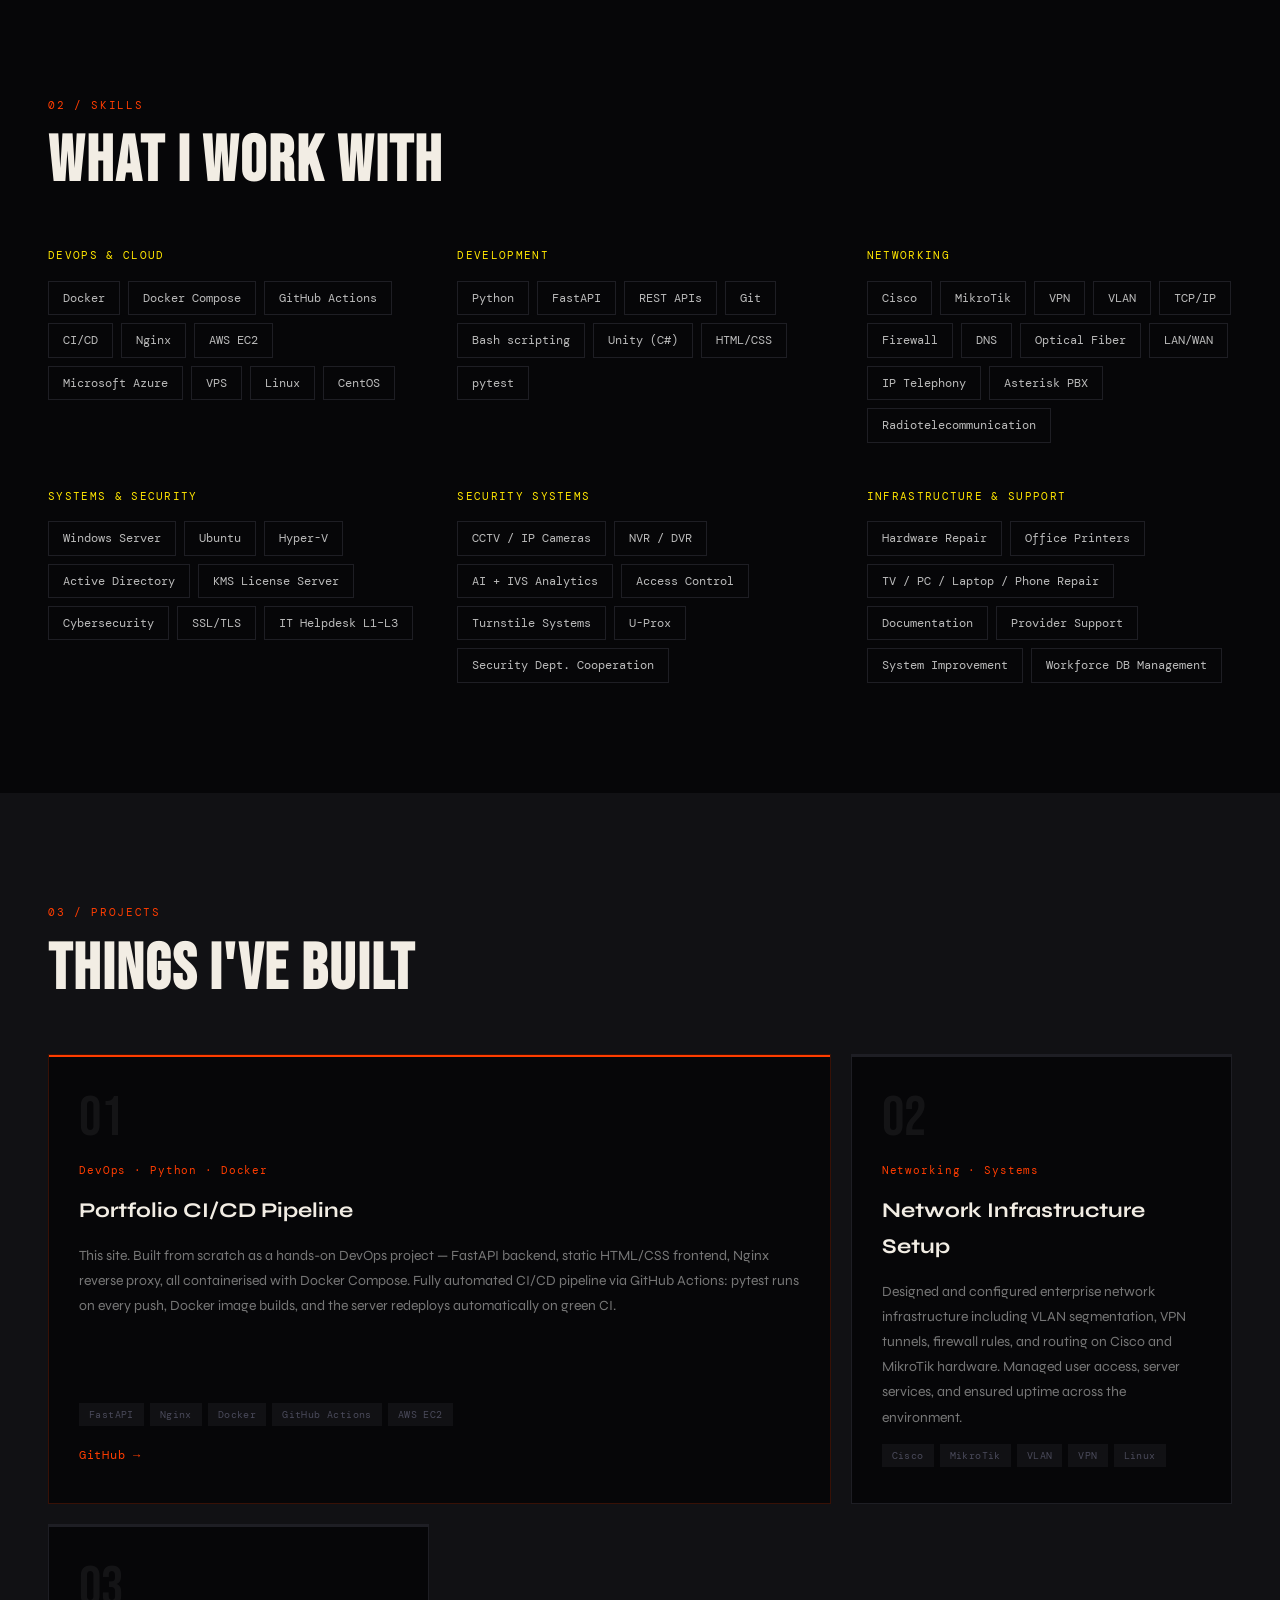
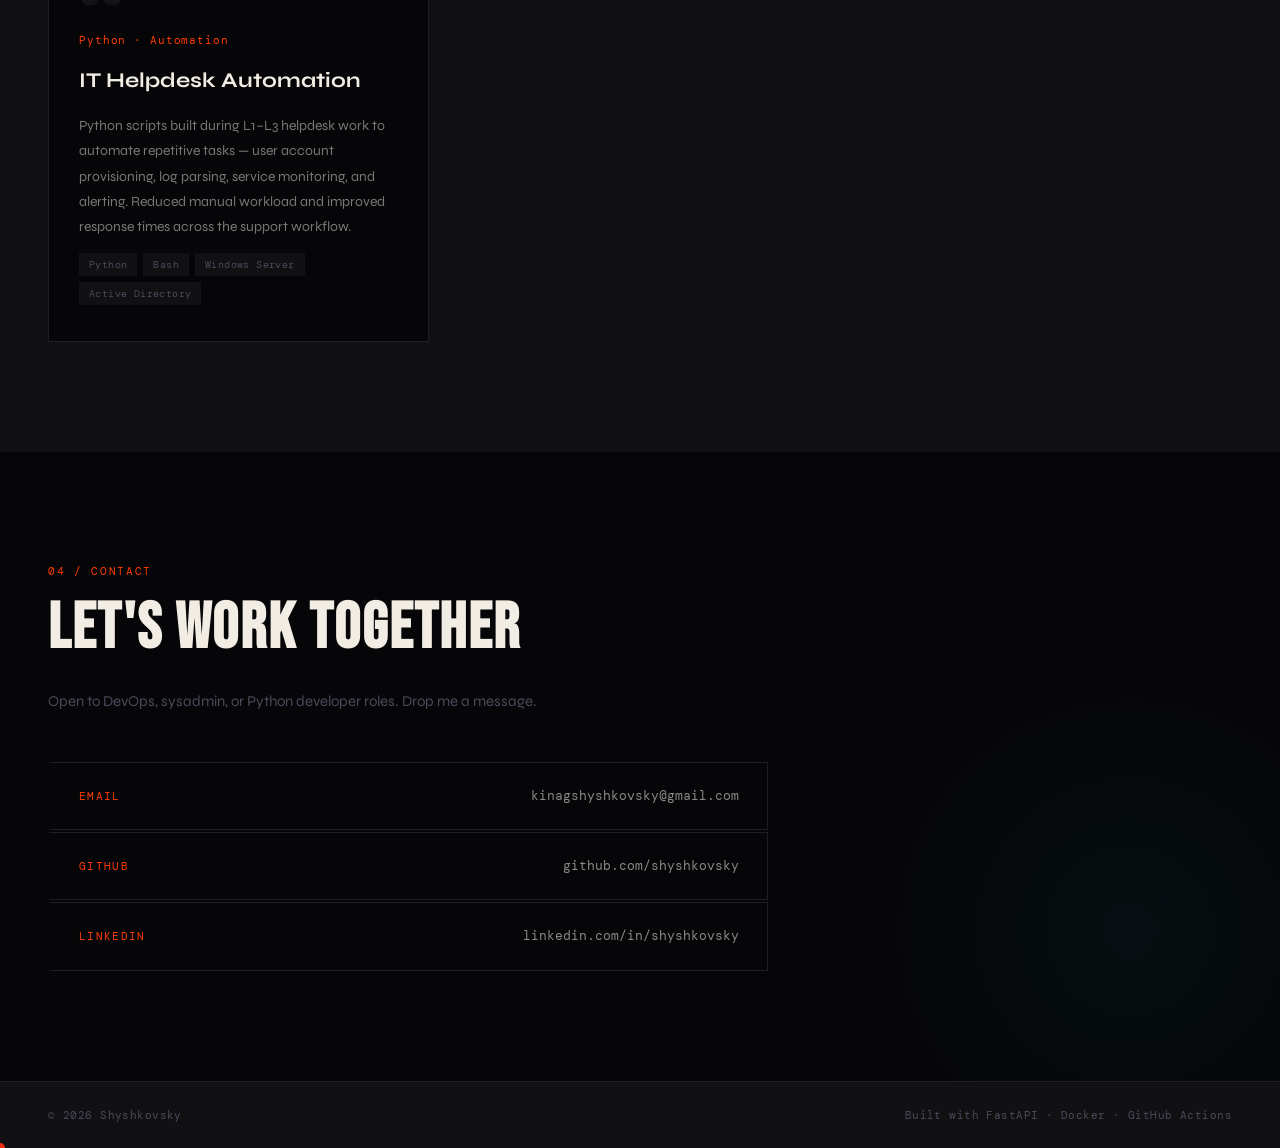
==== commit 2abaf574: "var puts" ====
--- a/frontend/index.html
+++ b/frontend/index.html
@@ -41,7 +41,7 @@
         <span data-i18n="hero_available">Available for work</span>
       </div>
       <h1 class="hero-name">
-        <span class="line-reveal">Oleksand</span>
+        <span class="line-reveal">Oleksandr</span>
         <span class="line-reveal delay-1"><em>Zhebchuk</em></span>
       </h1>
       <div class="hero-roles" id="heroRoles">
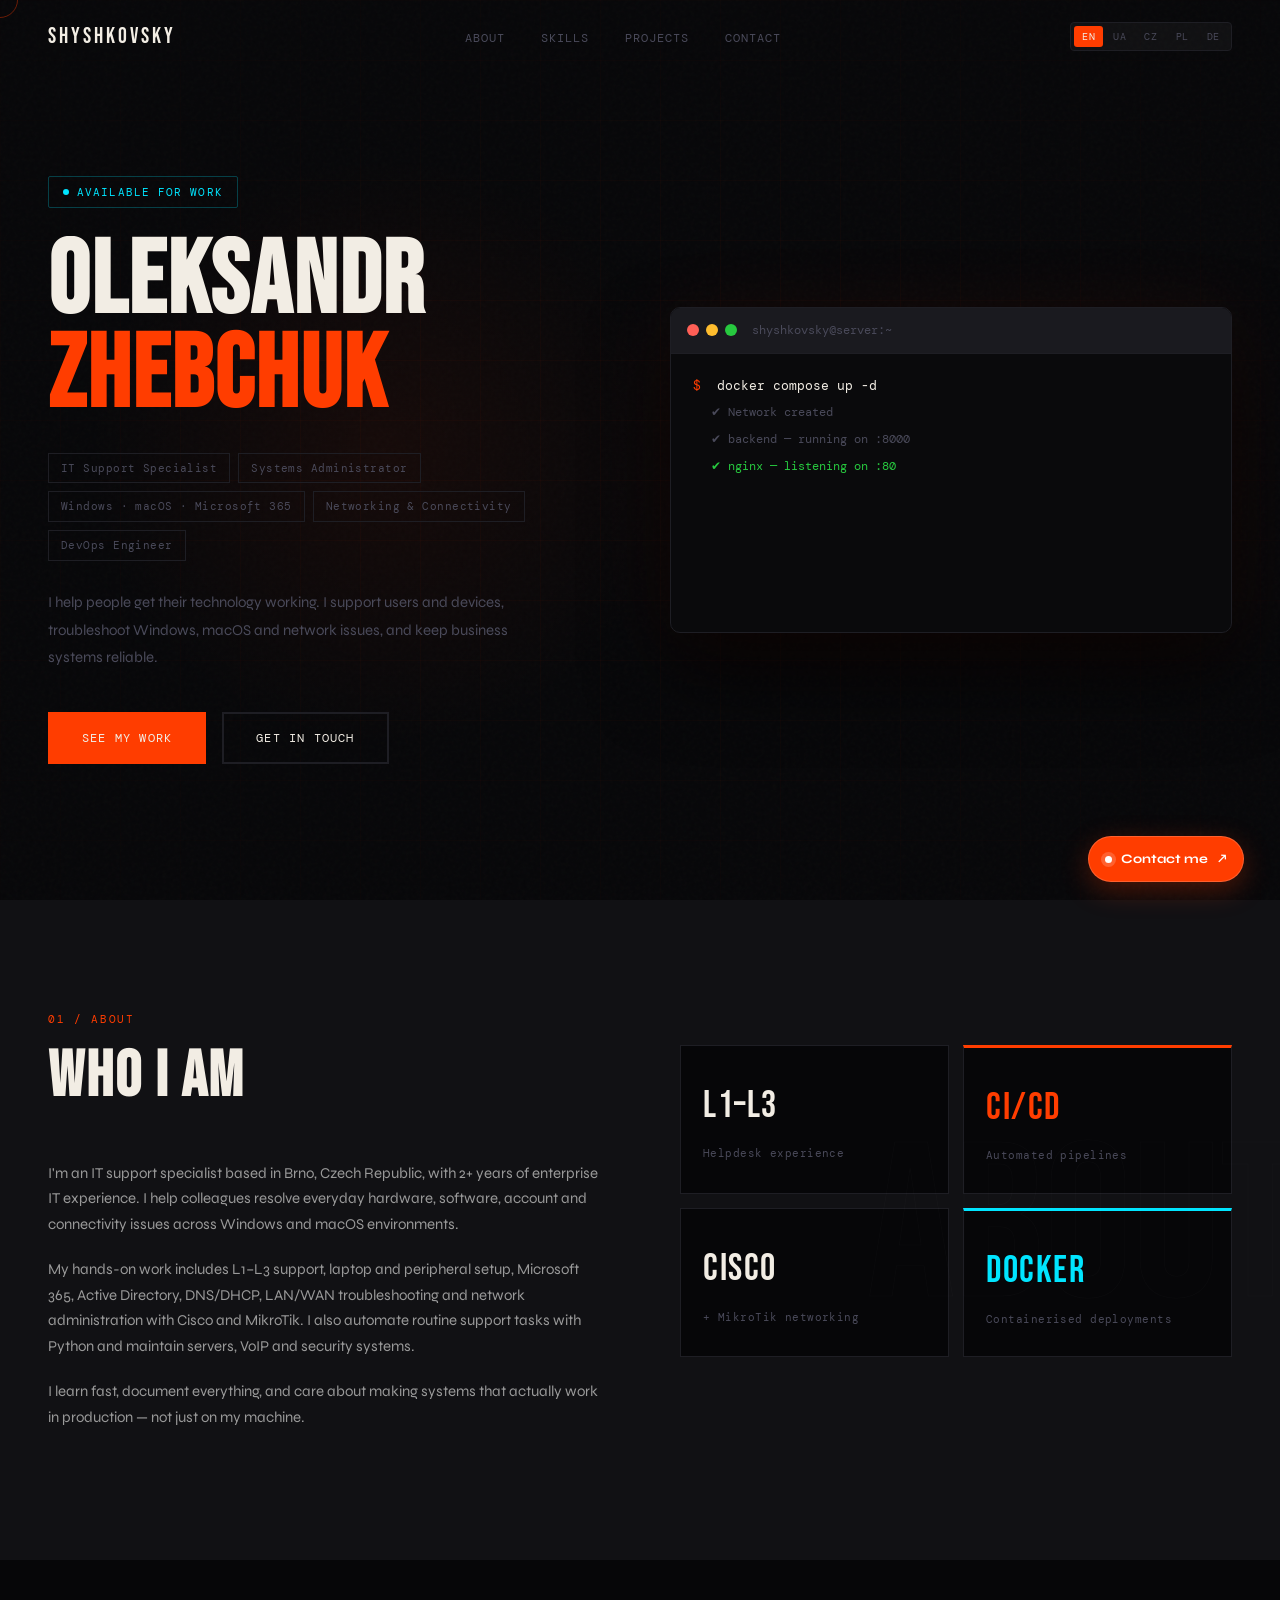
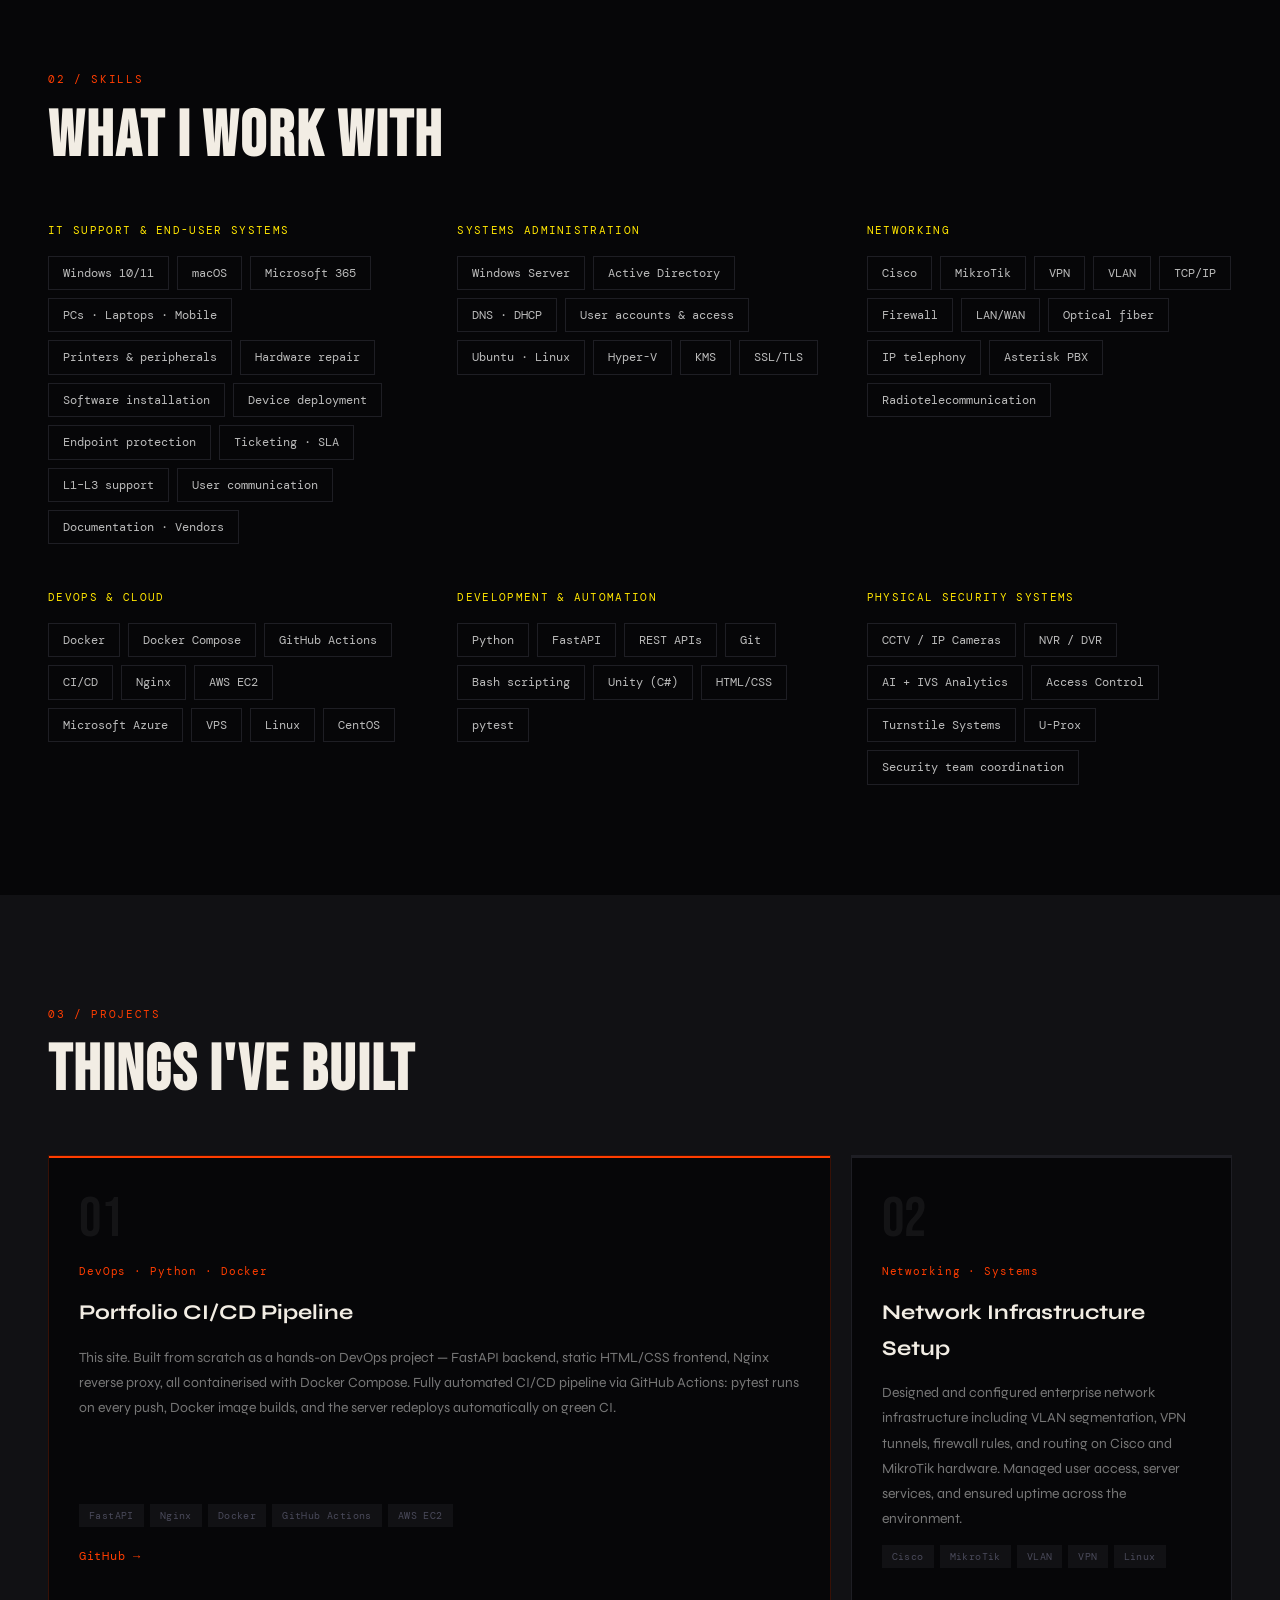
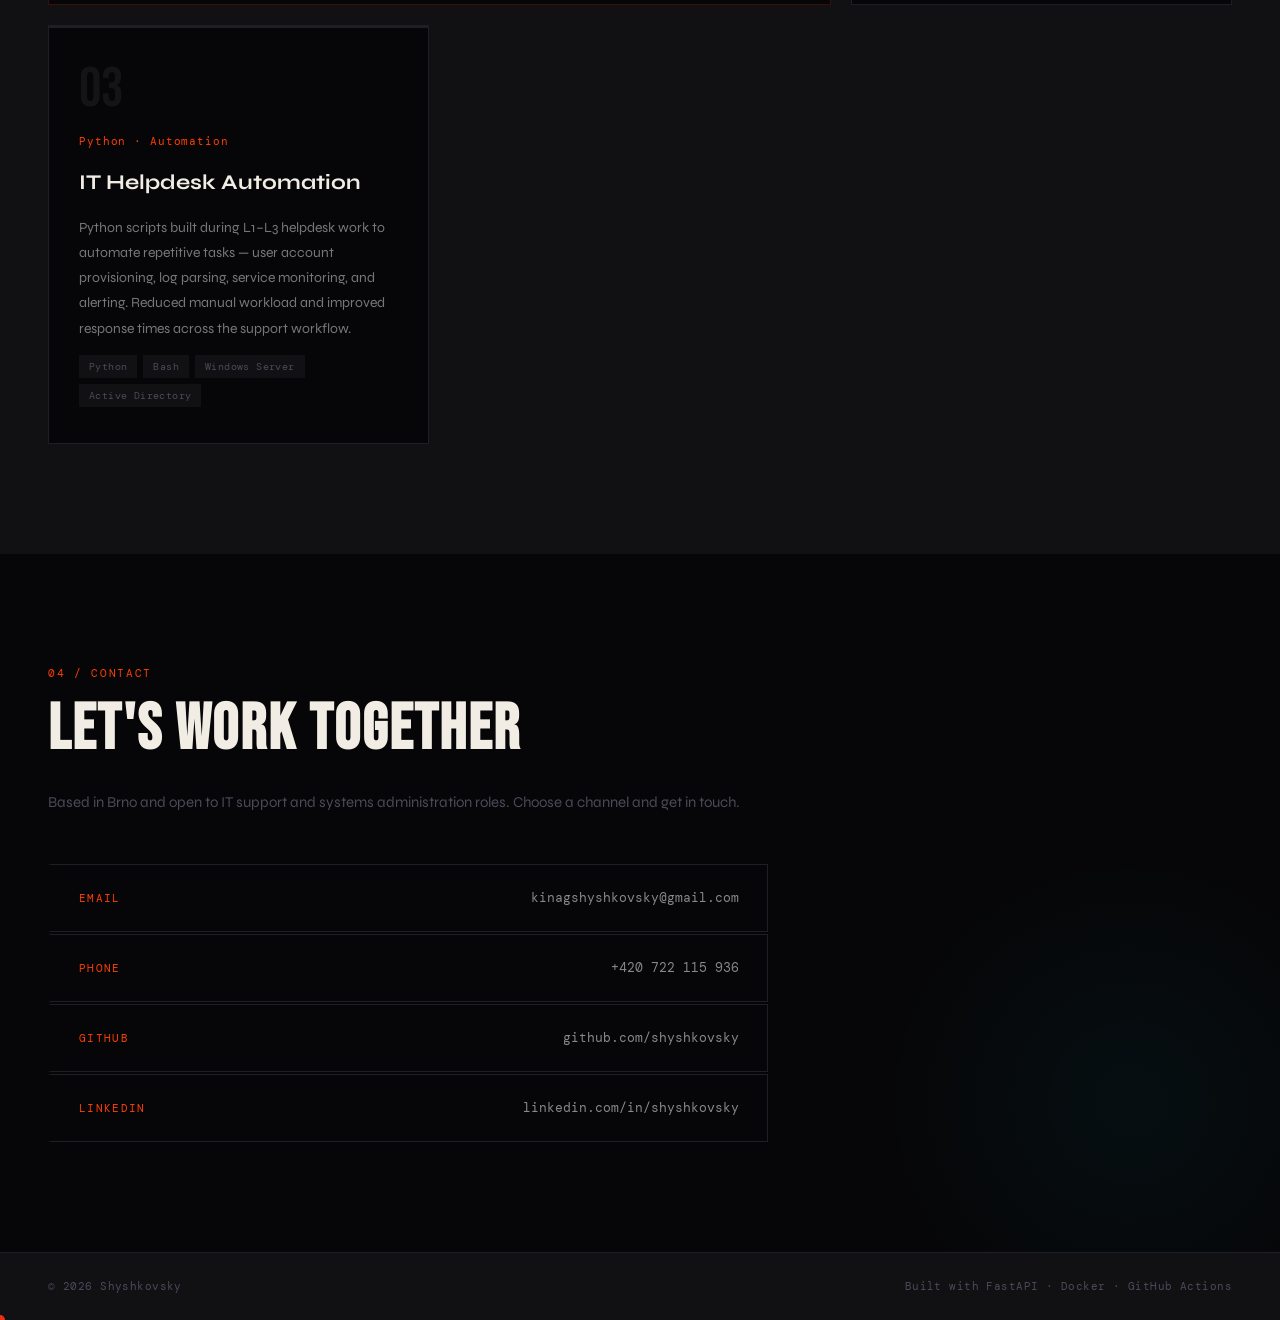
==== commit 02e27cf6: "Improve IT support portfolio and contact options" ====
--- a/frontend/index.html
+++ b/frontend/index.html
@@ -1,224 +1,271 @@
-<!DOCTYPE html>
-<html lang="en">
-<head>
-  <meta charset="UTF-8" />
-  <meta name="viewport" content="width=device-width, initial-scale=1.0" />
-  <title>Shyshkovsky — DevOps & Systems Engineer</title>
-  <link rel="icon" href="data:image/svg+xml,<svg xmlns='http://www.w3.org/2000/svg' viewBox='0 0 100 100'><rect width='100' height='100' fill='%23060608'/><text x='50' y='73' font-size='64' font-family='Arial' font-weight='bold' fill='%23ff3d00' text-anchor='middle'>S</text></svg>">
-  <link rel="preconnect" href="https://fonts.googleapis.com" />
-  <link rel="preconnect" href="https://fonts.gstatic.com" crossorigin />
-  <link href="https://fonts.googleapis.com/css2?family=Bebas+Neue&family=DM+Mono:wght@300;400;500&family=Syne:wght@400;500;600;700;800&display=swap" rel="stylesheet" />
-  <link rel="stylesheet" href="style.css" />
-</head>
-<body>
-
-  <!-- NAV -->
-  <nav class="nav" id="nav">
-    <span class="nav-logo">Shyshkovsky</span>
-    <ul class="nav-links">
-      <li><a href="#about"   data-i18n="nav_about">About</a></li>
-      <li><a href="#skills"  data-i18n="nav_skills">Skills</a></li>
-      <li><a href="#projects" data-i18n="nav_projects">Projects</a></li>
-      <li><a href="#contact" data-i18n="nav_contact">Contact</a></li>
-    </ul>
-    <div class="lang-switcher" id="langSwitcher">
-      <button class="lang-btn active" data-lang="en">EN</button>
-      <button class="lang-btn" data-lang="ua">UA</button>
-      <button class="lang-btn" data-lang="cs">CZ</button>
-      <button class="lang-btn" data-lang="pl">PL</button>
-      <button class="lang-btn" data-lang="de">DE</button>
-    </div>
-    <button class="nav-burger" id="burger">☰</button>
-  </nav>
-
-  <!-- HERO -->
-  <section class="hero" id="hero">
-    <div class="hero-noise"></div>
-    <div class="hero-grid-lines"></div>
-    <div class="hero-content">
-      <div class="hero-tag">
-        <span class="pulse-dot"></span>
-        <span data-i18n="hero_available">Available for work</span>
-      </div>
-      <h1 class="hero-name">
-        <span class="line-reveal">Oleksandr</span>
-        <span class="line-reveal delay-1"><em>Zhebchuk</em></span>
-      </h1>
-      <div class="hero-roles" id="heroRoles">
-        <span class="role-pill" data-i18n="role_devops">DevOps Engineer</span>
-        <span class="role-pill" data-i18n="role_sysadmin">Systems Administrator</span>
-        <span class="role-pill" data-i18n="role_python">Python Developer</span>
-        <span class="role-pill" data-i18n="role_helpdesk">IT Helpdesk L1–L3</span>
-        <span class="role-pill" data-i18n="role_cyber">Cybersecurity</span>
-      </div>
-      <p class="hero-desc" data-i18n="hero_desc">
-        I build, automate, and secure infrastructure. From bare-metal server configuration to containerised CI/CD pipelines — I make systems work reliably.
-      </p>
-      <div class="hero-cta">
-        <a href="#projects" class="btn-primary" data-i18n="hero_cta_work">See my work</a>
-        <a href="#contact"  class="btn-ghost"   data-i18n="hero_cta_contact">Get in touch</a>
-      </div>
-    </div>
-    <div class="hero-terminal" id="terminal">
-      <div class="terminal-bar">
-        <span class="t-dot red"></span><span class="t-dot yellow"></span><span class="t-dot green"></span>
-        <span class="t-title">shyshkovsky@server:~</span>
-      </div>
-      <div class="terminal-body" id="termBody"></div>
-    </div>
-  </section>
-
-  <!-- ABOUT -->
-  <section class="about reveal-section" id="about">
-    <div class="section-label">01 / <span data-i18n="nav_about">About</span></div>
-    <div class="about-grid">
-      <div class="about-left reveal-child">
-        <h2 class="section-title" data-i18n="about_title">Who I am</h2>
-        <p data-i18n="about_p1">I'm a systems-minded engineer based in Czech Republic with hands-on experience across the full IT stack — from plugging in network cables to writing Python automation scripts and deploying containerised applications.</p>
-        <p data-i18n="about_p2">My background spans IT helpdesk (L1–L3), network administration with Cisco and MikroTik, VPN and VLAN configuration, server and user service management, and cybersecurity fundamentals. More recently I've been pushing into DevOps — building CI/CD pipelines, working with Docker, and getting comfortable with cloud infrastructure.</p>
-        <p data-i18n="about_p3">I learn fast, document everything, and care about making systems that actually work in production — not just on my machine.</p>
-      </div>
-      <div class="about-right reveal-child delay-2">
-        <div class="stat-card"><div class="stat-num">L1–L3</div><div class="stat-label" data-i18n="stat_helpdesk">Helpdesk experience</div></div>
-        <div class="stat-card accent"><div class="stat-num">CI/CD</div><div class="stat-label" data-i18n="stat_cicd">Automated pipelines</div></div>
-        <div class="stat-card"><div class="stat-num">Cisco</div><div class="stat-label" data-i18n="stat_cisco">+ MikroTik networking</div></div>
-        <div class="stat-card accent2"><div class="stat-num">Docker</div><div class="stat-label" data-i18n="stat_docker">Containerised deployments</div></div>
-      </div>
-    </div>
-  </section>
-
-  <!-- SKILLS -->
-  <section class="skills reveal-section" id="skills">
-    <div class="section-label">02 / <span data-i18n="nav_skills">Skills</span></div>
-    <h2 class="section-title reveal-child" data-i18n="skills_title">What I work with</h2>
-    <div class="skills-grid">
-<div class="skill-group reveal-child">
-        <div class="skill-group-title" data-i18n="skills_devops">DevOps & Cloud</div>
-        <div class="skill-tags">
-          <span class="stag">Docker</span><span class="stag">Docker Compose</span>
-          <span class="stag">GitHub Actions</span><span class="stag">CI/CD</span>
-          <span class="stag">Nginx</span><span class="stag">AWS EC2</span>
-          <span class="stag">Microsoft Azure</span><span class="stag">VPS</span>
-          <span class="stag">Linux</span><span class="stag">CentOS</span>
-        </div>
-      </div>
-      <div class="skill-group reveal-child delay-1">
-        <div class="skill-group-title" data-i18n="skills_dev">Development</div>
-        <div class="skill-tags">
-          <span class="stag">Python</span><span class="stag">FastAPI</span>
-          <span class="stag">REST APIs</span><span class="stag">Git</span>
-          <span class="stag">Bash scripting</span><span class="stag">Unity (C#)</span>
-          <span class="stag">HTML/CSS</span><span class="stag">pytest</span>
-        </div>
-      </div>
-      <div class="skill-group reveal-child delay-2">
-        <div class="skill-group-title" data-i18n="skills_network">Networking</div>
-        <div class="skill-tags">
-          <span class="stag">Cisco</span><span class="stag">MikroTik</span>
-          <span class="stag">VPN</span><span class="stag">VLAN</span>
-          <span class="stag">TCP/IP</span><span class="stag">Firewall</span>
-          <span class="stag">DNS</span><span class="stag">Optical Fiber</span>
-          <span class="stag">LAN/WAN</span><span class="stag">IP Telephony</span>
-          <span class="stag">Asterisk PBX</span><span class="stag">Radiotelecommunication</span>
-        </div>
-      </div>
-      <div class="skill-group reveal-child delay-3">
-        <div class="skill-group-title" data-i18n="skills_sys">Systems & Security</div>
-        <div class="skill-tags">
-          <span class="stag">Windows Server</span><span class="stag">Ubuntu</span>
-          <span class="stag">Hyper-V</span><span class="stag">Active Directory</span>
-          <span class="stag">KMS License Server</span><span class="stag">Cybersecurity</span>
-          <span class="stag">SSL/TLS</span><span class="stag">IT Helpdesk L1–L3</span>
-        </div>
-      </div>
-      <div class="skill-group reveal-child delay-1">
-        <div class="skill-group-title" data-i18n="skills_security">Security Systems</div>
-        <div class="skill-tags">
-          <span class="stag">CCTV / IP Cameras</span><span class="stag">NVR / DVR</span>
-          <span class="stag">AI + IVS Analytics</span><span class="stag">Access Control</span>
-          <span class="stag">Turnstile Systems</span><span class="stag">U-Prox</span>
-          <span class="stag">Security Dept. Cooperation</span>
-        </div>
-      </div>
-      <div class="skill-group reveal-child delay-2">
-        <div class="skill-group-title" data-i18n="skills_other">Infrastructure & Support</div>
-        <div class="skill-tags">
-          <span class="stag">Hardware Repair</span><span class="stag">Office Printers</span>
-          <span class="stag">TV / PC / Laptop / Phone Repair</span>
-          <span class="stag">Documentation</span><span class="stag">Provider Support</span>
-          <span class="stag">System Improvement</span>
-          <span class="stag">Workforce DB Management</span>
-        </div>
-      </div>
-    </div>
-  </section>
-
-  <!-- PROJECTS -->
-  <section class="projects reveal-section" id="projects">
-    <div class="section-label">03 / <span data-i18n="nav_projects">Projects</span></div>
-    <h2 class="section-title reveal-child" data-i18n="projects_title">Things I've built</h2>
-    <div class="projects-grid">
-      <div class="project-card featured reveal-child">
-        <div class="project-num">01</div>
-        <div class="project-tag" data-i18n="proj1_tag">DevOps · Python · Docker</div>
-        <h3 data-i18n="proj1_title">Portfolio CI/CD Pipeline</h3>
-        <p data-i18n="proj1_desc">This site. Built from scratch as a hands-on DevOps project — FastAPI backend, static HTML/CSS frontend, Nginx reverse proxy, all containerised with Docker Compose. Fully automated CI/CD pipeline via GitHub Actions: pytest runs on every push, Docker image builds, and the server redeploys automatically on green CI.</p>
-        <div class="project-stack">
-          <span>FastAPI</span><span>Nginx</span><span>Docker</span><span>GitHub Actions</span><span>AWS EC2</span>
-        </div>
-        <div class="project-links">
-          <a href="https://github.com/shyshkovsky/devops" target="_blank" class="plink" data-i18n="proj_github">GitHub →</a>
-        </div>
-      </div>
-      <div class="project-card reveal-child delay-1">
-        <div class="project-num">02</div>
-        <div class="project-tag" data-i18n="proj2_tag">Networking · Systems</div>
-        <h3 data-i18n="proj2_title">Network Infrastructure Setup</h3>
-        <p data-i18n="proj2_desc">Designed and configured enterprise network infrastructure including VLAN segmentation, VPN tunnels, firewall rules, and routing on Cisco and MikroTik hardware. Managed user access, server services, and ensured uptime across the environment.</p>
-        <div class="project-stack">
-          <span>Cisco</span><span>MikroTik</span><span>VLAN</span><span>VPN</span><span>Linux</span>
-        </div>
-      </div>
-      <div class="project-card reveal-child delay-2">
-        <div class="project-num">03</div>
-        <div class="project-tag" data-i18n="proj3_tag">Python · Automation</div>
-        <h3 data-i18n="proj3_title">IT Helpdesk Automation</h3>
-        <p data-i18n="proj3_desc">Python scripts built during L1–L3 helpdesk work to automate repetitive tasks — user account provisioning, log parsing, service monitoring, and alerting. Reduced manual workload and improved response times across the support workflow.</p>
-        <div class="project-stack">
-          <span>Python</span><span>Bash</span><span>Windows Server</span><span>Active Directory</span>
-        </div>
-      </div>
-    </div>
-  </section>
-
-  <!-- CONTACT -->
-  <section class="contact reveal-section" id="contact">
-    <div class="section-label">04 / <span data-i18n="nav_contact">Contact</span></div>
-    <div class="contact-inner">
-      <h2 class="section-title reveal-child" data-i18n="contact_title">Let's work together</h2>
-      <p class="contact-sub reveal-child delay-1" data-i18n="contact_sub">Open to DevOps, sysadmin, or Python developer roles. Drop me a message.</p>
-      <div class="contact-links reveal-child delay-2">
-        <a href="mailto:your@email.com" class="contact-item">
-          <span class="ci-label">Email</span>
-          <span class="ci-val">kinagshyshkovsky@gmail.com</span>
-        </a>
-        <a href="https://github.com/shyshkovsky" target="_blank" class="contact-item">
-          <span class="ci-label">GitHub</span>
-          <span class="ci-val">github.com/shyshkovsky</span>
-        </a>
-        <a href="https://linkedin.com/in/yourprofile" target="_blank" class="contact-item">
-          <span class="ci-label">LinkedIn</span>
-          <span class="ci-val">linkedin.com/in/shyshkovsky</span>
-        </a>
-      </div>
-    </div>
-  </section>
-
-  <footer class="footer">
-    <span>© 2026 Shyshkovsky</span>
-    <span data-i18n="footer_built">Built with FastAPI · Docker · GitHub Actions</span>
-  </footer>
-
-  <script src="main.js"></script>
-</body>
-</html>
+<!DOCTYPE html>
+<html lang="en">
+<head>
+  <meta charset="UTF-8" />
+  <meta name="viewport" content="width=device-width, initial-scale=1.0" />
+  <title>Oleksandr Zhebchuk — IT Support & Systems Administration</title>
+  <meta name="description" content="Oleksandr Zhebchuk is an IT Support Specialist in Czechia with enterprise L1–L3 support, Windows administration, hardware and network troubleshooting experience." />
+  <meta name="theme-color" content="#060608" />
+  <link rel="icon" href="data:image/svg+xml,<svg xmlns='http://www.w3.org/2000/svg' viewBox='0 0 100 100'><rect width='100' height='100' fill='%23060608'/><text x='50' y='73' font-size='64' font-family='Arial' font-weight='bold' fill='%23ff3d00' text-anchor='middle'>S</text></svg>">
+	<!-- Google tag (gtag.js) -->
+<script async src="https://www.googletagmanager.com/gtag/js?id=G-2QE5D7KJV2"></script>
+<script>
+  window.dataLayer = window.dataLayer || [];
+  function gtag(){dataLayer.push(arguments);}
+  gtag('js', new Date());
+
+  gtag('config', 'G-2QE5D7KJV2');
+</script>
+  <link rel="preconnect" href="https://fonts.googleapis.com" />
+  <link rel="preconnect" href="https://fonts.googleapis.com" />
+  <link rel="preconnect" href="https://fonts.gstatic.com" crossorigin />
+  <link href="https://fonts.googleapis.com/css2?family=Bebas+Neue&family=DM+Mono:wght@300;400;500&family=Syne:wght@400;500;600;700;800&display=swap" rel="stylesheet" />
+  <link rel="stylesheet" href="style.css" />
+</head>	
+<body>
+
+  <!-- NAV -->
+  <nav class="nav" id="nav">
+    <span class="nav-logo">Shyshkovsky</span>
+    <ul class="nav-links">
+      <li><a href="#about"   data-i18n="nav_about">About</a></li>
+      <li><a href="#skills"  data-i18n="nav_skills">Skills</a></li>
+      <li><a href="#projects" data-i18n="nav_projects">Projects</a></li>
+      <li><a href="#contact" data-i18n="nav_contact">Contact</a></li>
+    </ul>
+    <div class="lang-switcher" id="langSwitcher">
+      <button class="lang-btn active" data-lang="en">EN</button>
+      <button class="lang-btn" data-lang="ua">UA</button>
+      <button class="lang-btn" data-lang="cs">CZ</button>
+      <button class="lang-btn" data-lang="pl">PL</button>
+      <button class="lang-btn" data-lang="de">DE</button>
+    </div>
+    <button class="nav-burger" id="burger">☰</button>
+  </nav>
+
+  <!-- HERO -->
+  <section class="hero" id="hero">
+    <div class="hero-noise"></div>
+    <div class="hero-grid-lines"></div>
+    <div class="hero-content">
+      <div class="hero-tag">
+        <span class="pulse-dot"></span>
+        <span data-i18n="hero_available">Available for work</span>
+      </div>
+      <h1 class="hero-name">
+        <span class="line-reveal">Oleksandr</span>
+        <span class="line-reveal delay-1"><em>Zhebchuk</em></span>
+      </h1>
+      <div class="hero-roles" id="heroRoles">
+        <span class="role-pill" data-i18n="role_helpdesk">IT Support Specialist</span>
+        <span class="role-pill" data-i18n="role_sysadmin">Systems Administrator</span>
+        <span class="role-pill" data-i18n="role_python">Windows · macOS · Microsoft 365</span>
+        <span class="role-pill" data-i18n="role_cyber">Networking & Connectivity</span>
+        <span class="role-pill" data-i18n="role_devops">DevOps Engineer</span>
+      </div>
+      <p class="hero-desc" data-i18n="hero_desc">I help people get their technology working. I support users and devices, troubleshoot Windows, macOS and network issues, and keep business systems reliable.</p>
+      <div class="hero-cta">
+        <a href="#projects" class="btn-primary" data-i18n="hero_cta_work">See my work</a>
+        <a href="#contact"  class="btn-ghost"   data-i18n="hero_cta_contact">Get in touch</a>
+      </div>
+    </div>
+    <div class="hero-terminal" id="terminal">
+      <div class="terminal-bar">
+        <span class="t-dot red"></span><span class="t-dot yellow"></span><span class="t-dot green"></span>
+        <span class="t-title">shyshkovsky@server:~</span>
+      </div>
+      <div class="terminal-body" id="termBody"></div>
+    </div>
+  </section>
+
+  <!-- ABOUT -->
+  <section class="about reveal-section" id="about">
+    <div class="section-label">01 / <span data-i18n="nav_about">About</span></div>
+    <div class="about-grid">
+      <div class="about-left reveal-child">
+        <h2 class="section-title" data-i18n="about_title">Who I am</h2>
+        <p data-i18n="about_p1">I'm a systems-minded engineer based in Czech Republic with hands-on experience across the full IT stack — from plugging in network cables to writing Python automation scripts and deploying containerised applications.</p>
+        <p data-i18n="about_p2">My background spans IT helpdesk (L1–L3), network administration with Cisco and MikroTik, VPN and VLAN configuration, server and user service management, and cybersecurity fundamentals. More recently I've been pushing into DevOps — building CI/CD pipelines, working with Docker, and getting comfortable with cloud infrastructure.</p>
+        <p data-i18n="about_p3">I learn fast, document everything, and care about making systems that actually work in production — not just on my machine.</p>
+      </div>
+      <div class="about-right reveal-child delay-2">
+        <div class="stat-card"><div class="stat-num">L1–L3</div><div class="stat-label" data-i18n="stat_helpdesk">Helpdesk experience</div></div>
+        <div class="stat-card accent"><div class="stat-num">CI/CD</div><div class="stat-label" data-i18n="stat_cicd">Automated pipelines</div></div>
+        <div class="stat-card"><div class="stat-num">Cisco</div><div class="stat-label" data-i18n="stat_cisco">+ MikroTik networking</div></div>
+        <div class="stat-card accent2"><div class="stat-num">Docker</div><div class="stat-label" data-i18n="stat_docker">Containerised deployments</div></div>
+      </div>
+    </div>
+  </section>
+
+  <!-- SKILLS -->
+  <section class="skills reveal-section" id="skills">
+    <div class="section-label">02 / <span data-i18n="nav_skills">Skills</span></div>
+    <h2 class="section-title reveal-child" data-i18n="skills_title">What I work with</h2>
+    <div class="skills-grid">
+      <div class="skill-group reveal-child">
+        <div class="skill-group-title" data-i18n="skills_support">IT Support & End-User Systems</div>
+        <div class="skill-tags">
+          <span class="stag">Windows 10/11</span><span class="stag">macOS</span>
+          <span class="stag">Microsoft 365</span><span class="stag">PCs · Laptops · Mobile</span>
+          <span class="stag">Printers & peripherals</span><span class="stag">Hardware repair</span>
+          <span class="stag">Software installation</span><span class="stag">Device deployment</span>
+          <span class="stag">Endpoint protection</span><span class="stag">Ticketing · SLA</span>
+          <span class="stag">L1–L3 support</span><span class="stag">User communication</span>
+          <span class="stag">Documentation · Vendors</span>
+        </div>
+      </div>
+      <div class="skill-group reveal-child delay-1">
+        <div class="skill-group-title" data-i18n="skills_sys">Systems Administration</div>
+        <div class="skill-tags">
+          <span class="stag">Windows Server</span><span class="stag">Active Directory</span>
+          <span class="stag">DNS · DHCP</span><span class="stag">User accounts & access</span>
+          <span class="stag">Ubuntu · Linux</span><span class="stag">Hyper-V</span>
+          <span class="stag">KMS</span><span class="stag">SSL/TLS</span>
+        </div>
+      </div>
+      <div class="skill-group reveal-child delay-2">
+        <div class="skill-group-title" data-i18n="skills_network">Networking</div>
+        <div class="skill-tags">
+          <span class="stag">Cisco</span><span class="stag">MikroTik</span>
+          <span class="stag">VPN</span><span class="stag">VLAN</span>
+          <span class="stag">TCP/IP</span><span class="stag">Firewall</span>
+          <span class="stag">LAN/WAN</span><span class="stag">Optical fiber</span>
+          <span class="stag">IP telephony</span><span class="stag">Asterisk PBX</span>
+          <span class="stag">Radiotelecommunication</span>
+        </div>
+      </div>
+      <div class="skill-group reveal-child delay-3">
+        <div class="skill-group-title" data-i18n="skills_devops">DevOps & Cloud</div>
+        <div class="skill-tags">
+          <span class="stag">Docker</span><span class="stag">Docker Compose</span>
+          <span class="stag">GitHub Actions</span><span class="stag">CI/CD</span>
+          <span class="stag">Nginx</span><span class="stag">AWS EC2</span>
+          <span class="stag">Microsoft Azure</span><span class="stag">VPS</span>
+          <span class="stag">Linux</span><span class="stag">CentOS</span>
+        </div>
+      </div>
+      <div class="skill-group reveal-child delay-1">
+        <div class="skill-group-title" data-i18n="skills_dev">Development & Automation</div>
+        <div class="skill-tags">
+          <span class="stag">Python</span><span class="stag">FastAPI</span>
+          <span class="stag">REST APIs</span><span class="stag">Git</span>
+          <span class="stag">Bash scripting</span><span class="stag">Unity (C#)</span>
+          <span class="stag">HTML/CSS</span><span class="stag">pytest</span>
+        </div>
+      </div>
+      <div class="skill-group reveal-child delay-2">
+        <div class="skill-group-title" data-i18n="skills_security">Physical Security Systems</div>
+        <div class="skill-tags">
+          <span class="stag">CCTV / IP Cameras</span><span class="stag">NVR / DVR</span>
+          <span class="stag">AI + IVS Analytics</span><span class="stag">Access Control</span>
+          <span class="stag">Turnstile Systems</span><span class="stag">U-Prox</span>
+          <span class="stag">Security team coordination</span>
+        </div>
+      </div>
+    </div>
+  </section>
+
+  <!-- PROJECTS -->
+  <section class="projects reveal-section" id="projects">
+    <div class="section-label">03 / <span data-i18n="nav_projects">Projects</span></div>
+    <h2 class="section-title reveal-child" data-i18n="projects_title">Things I've built</h2>
+    <div class="projects-grid">
+      <div class="project-card featured reveal-child">
+        <div class="project-num">01</div>
+        <div class="project-tag" data-i18n="proj1_tag">DevOps · Python · Docker</div>
+        <h3 data-i18n="proj1_title">Portfolio CI/CD Pipeline</h3>
+        <p data-i18n="proj1_desc">This site. Built from scratch as a hands-on DevOps project — FastAPI backend, static HTML/CSS frontend, Nginx reverse proxy, all containerised with Docker Compose. Fully automated CI/CD pipeline via GitHub Actions: pytest runs on every push, Docker image builds, and the server redeploys automatically on green CI.</p>
+        <div class="project-stack">
+          <span>FastAPI</span><span>Nginx</span><span>Docker</span><span>GitHub Actions</span><span>AWS EC2</span>
+        </div>
+        <div class="project-links">
+          <a href="https://github.com/shyshkovsky/devops" target="_blank" rel="noopener noreferrer" class="plink" data-i18n="proj_github">GitHub →</a>
+        </div>
+      </div>
+      <div class="project-card reveal-child delay-1">
+        <div class="project-num">02</div>
+        <div class="project-tag" data-i18n="proj2_tag">Networking · Systems</div>
+        <h3 data-i18n="proj2_title">Network Infrastructure Setup</h3>
+        <p data-i18n="proj2_desc">Designed and configured enterprise network infrastructure including VLAN segmentation, VPN tunnels, firewall rules, and routing on Cisco and MikroTik hardware. Managed user access, server services, and ensured uptime across the environment.</p>
+        <div class="project-stack">
+          <span>Cisco</span><span>MikroTik</span><span>VLAN</span><span>VPN</span><span>Linux</span>
+        </div>
+      </div>
+      <div class="project-card reveal-child delay-2">
+        <div class="project-num">03</div>
+        <div class="project-tag" data-i18n="proj3_tag">Python · Automation</div>
+        <h3 data-i18n="proj3_title">IT Helpdesk Automation</h3>
+        <p data-i18n="proj3_desc">Python scripts built during L1–L3 helpdesk work to automate repetitive tasks — user account provisioning, log parsing, service monitoring, and alerting. Reduced manual workload and improved response times across the support workflow.</p>
+        <div class="project-stack">
+          <span>Python</span><span>Bash</span><span>Windows Server</span><span>Active Directory</span>
+        </div>
+      </div>
+    </div>
+  </section>
+
+  <!-- CONTACT -->
+  <section class="contact reveal-section" id="contact">
+    <div class="section-label">04 / <span data-i18n="nav_contact">Contact</span></div>
+    <div class="contact-inner">
+      <h2 class="section-title reveal-child" data-i18n="contact_title">Let's work together</h2>
+      <p class="contact-sub reveal-child delay-1" data-i18n="contact_sub">Open to DevOps, sysadmin, or Python developer roles. Drop me a message.</p>
+      <div class="contact-links reveal-child delay-2">
+        <a href="mailto:kinagshyshkovsky@gmail.com" class="contact-item">
+          <span class="ci-label">Email</span>
+          <span class="ci-val">kinagshyshkovsky@gmail.com</span>
+        </a>
+        <a href="tel:+420722115936" class="contact-item">
+          <span class="ci-label" data-i18n="contact_phone">Phone</span>
+          <span class="ci-val">+420 722 115 936</span>
+        </a>
+        <a href="https://github.com/shyshkovsky" target="_blank" class="contact-item">
+          <span class="ci-label">GitHub</span>
+          <span class="ci-val">github.com/shyshkovsky</span>
+        </a>
+        <a href="https://www.linkedin.com/in/shyshkovsky/" target="_blank" rel="noopener noreferrer" class="contact-item">
+          <span class="ci-label">LinkedIn</span>
+          <span class="ci-val">linkedin.com/in/shyshkovsky</span>
+        </a>
+      </div>
+    </div>
+  </section>
+
+  <div class="contact-widget" id="contactWidget">
+    <div class="contact-popover" id="contactPopover" hidden>
+      <p class="contact-popover-title" data-i18n="contact_choose">Choose a channel</p>
+      <a class="contact-option" href="mailto:kinagshyshkovsky@gmail.com">
+        <span class="contact-option-icon" aria-hidden="true">@</span>
+        <span><strong>Email</strong><small>kinagshyshkovsky@gmail.com</small></span>
+        <span class="contact-option-arrow" aria-hidden="true">↗</span>
+      </a>
+      <a class="contact-option" href="tel:+420722115936">
+        <span class="contact-option-icon" aria-hidden="true">☎</span>
+        <span><strong data-i18n="contact_phone">Phone</strong><small>+420 722 115 936</small></span>
+        <span class="contact-option-arrow" aria-hidden="true">↗</span>
+      </a>
+      <a class="contact-option" href="https://www.linkedin.com/in/shyshkovsky/" target="_blank" rel="noopener noreferrer">
+        <span class="contact-option-icon" aria-hidden="true">in</span>
+        <span><strong>LinkedIn</strong><small>linkedin.com/in/shyshkovsky</small></span>
+        <span class="contact-option-arrow" aria-hidden="true">↗</span>
+      </a>
+      <a class="contact-option" href="https://github.com/shyshkovsky" target="_blank" rel="noopener noreferrer">
+        <span class="contact-option-icon" aria-hidden="true">&lt;/&gt;</span>
+        <span><strong>GitHub</strong><small>github.com/shyshkovsky</small></span>
+        <span class="contact-option-arrow" aria-hidden="true">↗</span>
+      </a>
+    </div>
+    <button class="contact-fab" id="contactFab" type="button" aria-expanded="false" aria-controls="contactPopover">
+      <span class="contact-fab-dot" aria-hidden="true"></span>
+      <span data-i18n="contact_fab">Contact me</span>
+      <span class="contact-fab-arrow" aria-hidden="true">↗</span>
+    </button>
+  </div>
+
+  <footer class="footer">
+    <span>© 2026 Shyshkovsky</span>
+    <span data-i18n="footer_built">Built with FastAPI · Docker · GitHub Actions</span>
+  </footer>
+
+  <script src="main.js"></script>
+</body>
+</html>
--- a/frontend/style.css
+++ b/frontend/style.css
@@ -1,760 +1,869 @@
-/* ── Reset & Base ─────────────────────────────── */
-*, *::before, *::after { box-sizing: border-box; margin: 0; padding: 0; }
-
-:root {
-  --black:   #060608;
-  --white:   #f2ede4;
-  --accent:  #ff3d00;
-  --accent2: #00e5ff;
-  --accent3: #ffe500;
-  --gray:    #111114;
-  --gray2:   #1e1e24;
-  --gray3:   #4a4a5a;
-  --font-display: 'Bebas Neue', sans-serif;
-  --font-body:    'Syne', sans-serif;
-  --font-mono:    'DM Mono', monospace;
-  --ease-out-expo: cubic-bezier(0.16, 1, 0.3, 1);
-  --ease-spring:   cubic-bezier(0.34, 1.56, 0.64, 1);
-}
-
-html { scroll-behavior: smooth; }
-
-body {
-  background: var(--black);
-  color: var(--white);
-  font-family: var(--font-body);
-  font-size: 16px;
-  line-height: 1.7;
-  overflow-x: hidden;
-  cursor: none;
-}
-
-a { color: inherit; text-decoration: none; }
-
-/* ── Custom Cursor ────────────────────────────── */
-.cursor {
-  position: fixed;
-  width: 10px; height: 10px;
-  background: var(--accent);
-  border-radius: 50%;
-  pointer-events: none;
-  z-index: 9999;
-  transform: translate(-50%, -50%);
-  transition: transform .1s, width .3s var(--ease-spring), height .3s var(--ease-spring), background .2s;
-  mix-blend-mode: difference;
-}
-
-.cursor-ring {
-  position: fixed;
-  width: 36px; height: 36px;
-  border: 1px solid rgba(255,61,0,0.4);
-  border-radius: 50%;
-  pointer-events: none;
-  z-index: 9998;
-  transform: translate(-50%, -50%);
-  transition: transform .18s var(--ease-out-expo), width .3s var(--ease-spring), height .3s var(--ease-spring);
-}
-
-body:has(a:hover) .cursor,
-body:has(button:hover) .cursor { width: 20px; height: 20px; }
-body:has(a:hover) .cursor-ring,
-body:has(button:hover) .cursor-ring { width: 56px; height: 56px; border-color: rgba(255,61,0,0.2); }
-
-/* ── Nav ──────────────────────────────────────── */
-.nav {
-  position: fixed;
-  top: 0; left: 0; right: 0;
-  z-index: 100;
-  display: flex;
-  align-items: center;
-  justify-content: space-between;
-  padding: 18px 48px;
-  background: rgba(6,6,8,0);
-  backdrop-filter: blur(0px);
-  border-bottom: 1px solid transparent;
-  transition: background .4s, backdrop-filter .4s, border-color .4s;
-}
-
-.nav.scrolled {
-  background: rgba(6,6,8,0.9);
-  backdrop-filter: blur(20px);
-  border-color: rgba(255,255,255,0.05);
-}
-
-.nav-logo {
-  font-family: var(--font-display);
-  font-size: 22px;
-  letter-spacing: 3px;
-  color: var(--white);
-  position: relative;
-}
-
-.nav-logo::after {
-  content: '';
-  position: absolute;
-  bottom: -2px; left: 0;
-  width: 0; height: 1px;
-  background: var(--accent);
-  transition: width .3s var(--ease-out-expo);
-}
-
-.nav-logo:hover::after { width: 100%; }
-
-.nav-links {
-  list-style: none;
-  display: flex;
-  gap: 36px;
-}
-
-.nav-links a {
-  font-family: var(--font-mono);
-  font-size: 12px;
-  color: var(--gray3);
-  letter-spacing: .08em;
-  text-transform: uppercase;
-  position: relative;
-  transition: color .2s;
-}
-
-.nav-links a::after {
-  content: '';
-  position: absolute;
-  bottom: -3px; left: 0;
-  width: 0; height: 1px;
-  background: var(--accent);
-  transition: width .25s var(--ease-out-expo);
-}
-
-.nav-links a:hover { color: var(--white); }
-.nav-links a:hover::after,
-.nav-links a.active::after { width: 100%; }
-.nav-links a.active { color: var(--white); }
-
-/* Language switcher */
-.lang-switcher {
-  display: flex;
-  gap: 2px;
-  background: rgba(255,255,255,0.04);
-  padding: 3px;
-  border-radius: 4px;
-  border: 1px solid var(--gray2);
-}
-
-.lang-btn {
-  background: transparent;
-  border: none;
-  font-family: var(--font-mono);
-  font-size: 10px;
-  color: var(--gray3);
-  padding: 4px 8px;
-  border-radius: 3px;
-  cursor: pointer;
-  letter-spacing: .06em;
-  transition: background .2s, color .2s;
-}
-
-.lang-btn.active {
-  background: var(--accent);
-  color: var(--white);
-}
-
-.lang-btn:hover:not(.active) {
-  color: var(--white);
-  background: rgba(255,255,255,0.06);
-}
-
-.nav-burger {
-  display: none;
-  background: none;
-  border: 1px solid var(--gray2);
-  color: var(--white);
-  font-size: 16px;
-  padding: 4px 10px;
-  cursor: pointer;
-  border-radius: 3px;
-}
-
-/* ── Hero ─────────────────────────────────────── */
-.hero {
-  min-height: 100vh;
-  display: grid;
-  grid-template-columns: 1fr 1fr;
-  align-items: center;
-  gap: 60px;
-  padding: 120px 48px 80px;
-  position: relative;
-  overflow: hidden;
-}
-
-/* Noise texture overlay */
-.hero-noise {
-  position: absolute;
-  inset: 0;
-  background-image: url("data:image/svg+xml,%3Csvg viewBox='0 0 256 256' xmlns='http://www.w3.org/2000/svg'%3E%3Cfilter id='noise'%3E%3CfeTurbulence type='fractalNoise' baseFrequency='0.9' numOctaves='4' stitchTiles='stitch'/%3E%3C/filter%3E%3Crect width='100%25' height='100%25' filter='url(%23noise)' opacity='0.04'/%3E%3C/svg%3E");
-  pointer-events: none;
-  opacity: .6;
-}
-
-/* Grid lines */
-.hero-grid-lines {
-  position: absolute;
-  inset: 0;
-  background-image:
-    linear-gradient(rgba(255,61,0,0.03) 1px, transparent 1px),
-    linear-gradient(90deg, rgba(255,61,0,0.03) 1px, transparent 1px);
-  background-size: 60px 60px;
-  pointer-events: none;
-  mask-image: radial-gradient(ellipse 80% 80% at 50% 50%, black 30%, transparent 100%);
-}
-
-/* Animated glow */
-.hero::before {
-  content: '';
-  position: absolute;
-  width: 600px; height: 600px;
-  background: radial-gradient(circle, rgba(255,61,0,0.06) 0%, transparent 70%);
-  top: 50%; left: 30%;
-  transform: translate(-50%, -50%);
-  animation: glow-pulse 6s ease-in-out infinite;
-  pointer-events: none;
-}
-
-@keyframes glow-pulse {
-  0%, 100% { transform: translate(-50%, -50%) scale(1); opacity: .6; }
-  50%       { transform: translate(-50%, -50%) scale(1.2); opacity: 1; }
-}
-
-.hero-content { position: relative; z-index: 1; }
-
-.hero-tag {
-  display: inline-flex;
-  align-items: center;
-  gap: 8px;
-  font-family: var(--font-mono);
-  font-size: 11px;
-  color: var(--accent2);
-  border: 1px solid rgba(0,229,255,0.25);
-  padding: 6px 14px;
-  border-radius: 2px;
-  margin-bottom: 28px;
-  letter-spacing: .1em;
-  text-transform: uppercase;
-  opacity: 0;
-  animation: fade-up .6s var(--ease-out-expo) .2s forwards;
-}
-
-.pulse-dot {
-  width: 6px; height: 6px;
-  background: var(--accent2);
-  border-radius: 50%;
-  animation: pulse 2s ease-in-out infinite;
-}
-
-@keyframes pulse {
-  0%, 100% { opacity: 1; box-shadow: 0 0 0 0 rgba(0,229,255,0.4); }
-  50%       { opacity: .6; box-shadow: 0 0 0 6px rgba(0,229,255,0); }
-}
-
-.hero-name {
-  font-family: var(--font-display);
-  font-size: clamp(64px, 8vw, 120px);
-  line-height: .92;
-  letter-spacing: .02em;
-  margin-bottom: 28px;
-  overflow: hidden;
-}
-
-.line-reveal {
-  display: block;
-  opacity: 0;
-  transform: translateY(100%);
-  animation: line-in .8s var(--ease-out-expo) forwards;
-}
-
-.line-reveal.delay-1 { animation-delay: .15s; }
-
-@keyframes line-in {
-  to { opacity: 1; transform: translateY(0); }
-}
-
-.hero-name em {
-  font-style: normal;
-  color: var(--accent);
-  display: block;
-}
-
-.hero-roles {
-  display: flex;
-  flex-wrap: wrap;
-  gap: 8px;
-  margin-bottom: 28px;
-  opacity: 0;
-  animation: fade-up .6s var(--ease-out-expo) .4s forwards;
-}
-
-.role-pill {
-  font-family: var(--font-mono);
-  font-size: 11px;
-  padding: 5px 12px;
-  border: 1px solid var(--gray2);
-  color: var(--gray3);
-  letter-spacing: .04em;
-  transition: all .25s var(--ease-spring);
-}
-
-.role-pill:hover {
-  border-color: var(--accent);
-  color: var(--accent);
-  transform: translateY(-3px);
-}
-
-.hero-desc {
-  font-size: 15px;
-  color: var(--gray3);
-  max-width: 480px;
-  margin-bottom: 40px;
-  line-height: 1.85;
-  opacity: 0;
-  animation: fade-up .6s var(--ease-out-expo) .5s forwards;
-}
-
-.hero-cta {
-  display: flex;
-  gap: 16px;
-  flex-wrap: wrap;
-  opacity: 0;
-  animation: fade-up .6s var(--ease-out-expo) .6s forwards;
-}
-
-@keyframes fade-up {
-  from { opacity: 0; transform: translateY(20px); }
-  to   { opacity: 1; transform: translateY(0); }
-}
-
-.btn-primary {
-  background: var(--accent);
-  color: var(--white);
-  font-family: var(--font-mono);
-  font-size: 12px;
-  padding: 14px 32px;
-  letter-spacing: .1em;
-  text-transform: uppercase;
-  border: 2px solid var(--accent);
-  position: relative;
-  overflow: hidden;
-  transition: color .3s;
-}
-
-.btn-primary::before {
-  content: '';
-  position: absolute;
-  inset: 0;
-  background: var(--white);
-  transform: translateX(-101%);
-  transition: transform .3s var(--ease-out-expo);
-}
-
-.btn-primary:hover { color: var(--accent); }
-.btn-primary:hover::before { transform: translateX(0); }
-
-.btn-ghost {
-  background: transparent;
-  color: var(--white);
-  font-family: var(--font-mono);
-  font-size: 12px;
-  padding: 14px 32px;
-  letter-spacing: .1em;
-  text-transform: uppercase;
-  border: 2px solid var(--gray2);
-  transition: border-color .25s, transform .25s var(--ease-spring);
-}
-
-.btn-ghost:hover {
-  border-color: var(--white);
-  transform: translateY(-3px);
-}
-
-/* Terminal */
-.hero-terminal {
-  background: #0a0a0c;
-  border: 1px solid var(--gray2);
-  border-radius: 10px;
-  overflow: hidden;
-  font-family: var(--font-mono);
-  font-size: 13px;
-  box-shadow: 0 0 80px rgba(255,61,0,0.06), 0 40px 80px rgba(0,0,0,0.7);
-  position: relative;
-  z-index: 1;
-  opacity: 0;
-  transform: translateY(40px) rotateX(8deg);
-  animation: terminal-in 1s var(--ease-out-expo) .4s forwards;
-  transform-origin: top center;
-}
-
-@keyframes terminal-in {
-  to { opacity: 1; transform: translateY(0) rotateX(0); }
-}
-
-.terminal-bar {
-  background: #1a1a1f;
-  padding: 12px 16px;
-  display: flex;
-  align-items: center;
-  gap: 7px;
-  border-bottom: 1px solid var(--gray2);
-}
-
-.t-dot { width: 12px; height: 12px; border-radius: 50%; }
-.t-dot.red    { background: #ff5f56; }
-.t-dot.yellow { background: #ffbd2e; }
-.t-dot.green  { background: #27c93f; }
-.t-title { margin-left: 8px; color: var(--gray3); font-size: 12px; }
-
-.terminal-body {
-  padding: 20px 22px;
-  min-height: 220px;
-  display: flex;
-  flex-direction: column;
-  gap: 2px;
-  line-height: 1.9;
-}
-
-.t-line { opacity: 0; transform: translateX(-6px); transition: opacity .3s, transform .3s var(--ease-out-expo); }
-.t-line.visible { opacity: 1; transform: translateX(0); }
-.t-prompt { color: var(--accent); margin-right: 8px; }
-.t-out { color: var(--gray3); padding-left: 18px; font-size: 12px; }
-.t-success { color: #27c93f; }
-.t-info { color: var(--accent2); }
-.t-cursor { display: inline-block; width: 8px; height: 14px; background: var(--accent); animation: blink 1s step-end infinite; vertical-align: middle; margin-left: 4px; }
-@keyframes blink { 0%,100%{opacity:1} 50%{opacity:0} }
-
-/* ── Section shared ───────────────────────────── */
-section { padding: 110px 48px; }
-
-.section-label {
-  font-family: var(--font-mono);
-  font-size: 11px;
-  letter-spacing: .15em;
-  color: var(--accent);
-  text-transform: uppercase;
-  margin-bottom: 16px;
-}
-
-.section-title {
-  font-family: var(--font-display);
-  font-size: clamp(44px, 5vw, 76px);
-  letter-spacing: .03em;
-  line-height: 1;
-  margin-bottom: 52px;
-}
-
-/* ── Scroll reveal ────────────────────────────── */
-.reveal-child {
-  opacity: 0;
-  transform: translateY(40px);
-  transition: opacity .7s var(--ease-out-expo), transform .7s var(--ease-out-expo);
-}
-
-.reveal-child.visible { opacity: 1; transform: translateY(0); }
-.reveal-child.delay-1 { transition-delay: .1s; }
-.reveal-child.delay-2 { transition-delay: .2s; }
-.reveal-child.delay-3 { transition-delay: .3s; }
-
-/* ── About ────────────────────────────────────── */
-.about { background: var(--gray); position: relative; overflow: hidden; }
-
-.about::after {
-  content: 'ABOUT';
-  position: absolute;
-  right: -20px; top: 50%;
-  transform: translateY(-50%);
-  font-family: var(--font-display);
-  font-size: 220px;
-  color: transparent;
-  -webkit-text-stroke: 1px rgba(255,255,255,0.02);
-  pointer-events: none;
-  white-space: nowrap;
-}
-
-.about-grid {
-  display: grid;
-  grid-template-columns: 1fr 1fr;
-  gap: 80px;
-  align-items: start;
-}
-
-.about-left p { color: #999; margin-bottom: 20px; font-size: 15px; }
-
-.about-right {
-  display: grid;
-  grid-template-columns: 1fr 1fr;
-  gap: 14px;
-}
-
-.stat-card {
-  background: var(--black);
-  border: 1px solid var(--gray2);
-  padding: 28px 22px;
-  transition: border-color .25s, transform .25s var(--ease-spring);
-}
-
-.stat-card:hover { transform: translateY(-5px); border-color: var(--gray3); }
-.stat-card.accent  { border-top: 3px solid var(--accent); }
-.stat-card.accent2 { border-top: 3px solid var(--accent2); }
-
-.stat-num {
-  font-family: var(--font-display);
-  font-size: 38px;
-  letter-spacing: .04em;
-  margin-bottom: 6px;
-}
-
-.stat-card.accent  .stat-num { color: var(--accent); }
-.stat-card.accent2 .stat-num { color: var(--accent2); }
-
-.stat-label {
-  font-family: var(--font-mono);
-  font-size: 11px;
-  color: var(--gray3);
-  letter-spacing: .04em;
-}
-
-/* ── Skills ───────────────────────────────────── */
-.skills { background: var(--black); }
-
-.skills-grid {
-  display: grid;
-  grid-template-columns: repeat(2, 1fr);
-  gap: 44px;
-}
-
-@media (min-width: 1200px) {
-  .skills-grid {
-    grid-template-columns: repeat(3, 1fr);
-  }
-}
-
-.skill-group-title {
-  font-family: var(--font-mono);
-  font-size: 11px;
-  letter-spacing: .12em;
-  color: var(--accent3);
-  text-transform: uppercase;
-  margin-bottom: 16px;
-}
-
-.skill-tags { display: flex; flex-wrap: wrap; gap: 8px; }
-
-.stag {
-  font-family: var(--font-mono);
-  font-size: 12px;
-  padding: 6px 14px;
-  border: 1px solid var(--gray2);
-  color: #bbb;
-  transition: all .25s var(--ease-spring);
-  cursor: default;
-}
-
-.stag:hover {
-  background: var(--accent);
-  border-color: var(--accent);
-  color: var(--white);
-  transform: translateY(-3px) scale(1.02);
-}
-
-/* ── Projects ─────────────────────────────────── */
-.projects { background: var(--gray); }
-
-.projects-grid {
-  display: grid;
-  grid-template-columns: repeat(3, 1fr);
-  gap: 20px;
-}
-
-.project-card {
-  background: var(--black);
-  border: 1px solid var(--gray2);
-  padding: 36px 30px;
-  display: flex;
-  flex-direction: column;
-  gap: 14px;
-  position: relative;
-  overflow: hidden;
-  transition: transform .3s var(--ease-spring), border-color .25s;
-}
-
-.project-card::before {
-  content: '';
-  position: absolute;
-  top: 0; left: 0; right: 0;
-  height: 2px;
-  background: var(--gray2);
-  transition: background .25s;
-}
-
-.project-card::after {
-  content: '';
-  position: absolute;
-  inset: 0;
-  background: radial-gradient(circle at 50% 0%, rgba(255,61,0,0.04), transparent 60%);
-  opacity: 0;
-  transition: opacity .3s;
-}
-
-.project-card:hover { transform: translateY(-8px); }
-.project-card:hover::before { background: var(--accent); }
-.project-card:hover::after  { opacity: 1; }
-.project-card.featured::before { background: var(--accent); }
-.project-card.featured { grid-column: span 2; border-color: rgba(255,61,0,0.2); }
-
-.project-num {
-  font-family: var(--font-display);
-  font-size: 56px;
-  color: rgba(255,255,255,0.06);
-  line-height: 1;
-  transition: color .25s;
-}
-
-.project-card:hover .project-num { color: rgba(255,61,0,0.15); }
-
-.project-tag {
-  font-family: var(--font-mono);
-  font-size: 11px;
-  color: var(--accent);
-  letter-spacing: .08em;
-}
-
-.project-card h3 {
-  font-size: 21px;
-  font-weight: 700;
-  color: var(--white);
-}
-
-.project-card p { font-size: 14px; color: #777; line-height: 1.8; flex: 1; }
-
-.project-stack { display: flex; flex-wrap: wrap; gap: 6px; }
-
-.project-stack span {
-  font-family: var(--font-mono);
-  font-size: 10px;
-  padding: 3px 10px;
-  background: var(--gray);
-  color: var(--gray3);
-  letter-spacing: .04em;
-}
-
-.plink {
-  font-family: var(--font-mono);
-  font-size: 12px;
-  color: var(--accent);
-  letter-spacing: .06em;
-  transition: letter-spacing .25s var(--ease-out-expo);
-}
-
-.plink:hover { letter-spacing: .14em; }
-
-/* ── Contact ──────────────────────────────────── */
-.contact { background: var(--black); position: relative; overflow: hidden; }
-
-.contact::before {
-  content: '';
-  position: absolute;
-  width: 500px; height: 500px;
-  background: radial-gradient(circle, rgba(0,229,255,0.04) 0%, transparent 70%);
-  bottom: -100px; right: -100px;
-  pointer-events: none;
-}
-
-.contact-inner { max-width: 720px; }
-.contact-sub { font-size: 15px; color: var(--gray3); margin-bottom: 48px; margin-top: -24px; }
-
-.contact-links { display: flex; flex-direction: column; gap: 2px; }
-
-.contact-item {
-  display: flex;
-  align-items: center;
-  justify-content: space-between;
-  padding: 22px 28px;
-  border: 1px solid var(--gray2);
-  transition: background .2s, transform .25s var(--ease-spring), border-left-color .2s;
-  border-left: 3px solid transparent;
-}
-
-.contact-item:hover {
-  background: var(--gray);
-  border-left-color: var(--accent);
-  transform: translateX(10px);
-}
-
-.ci-label {
-  font-family: var(--font-mono);
-  font-size: 11px;
-  color: var(--accent);
-  letter-spacing: .12em;
-  text-transform: uppercase;
-  width: 80px;
-}
-
-.ci-val {
-  font-family: var(--font-mono);
-  font-size: 13px;
-  color: #888;
-  transition: color .2s;
-}
-
-.contact-item:hover .ci-val { color: var(--white); }
-
-/* ── Footer ───────────────────────────────────── */
-.footer {
-  background: var(--gray);
-  border-top: 1px solid var(--gray2);
-  padding: 24px 48px;
-  display: flex;
-  justify-content: space-between;
-  align-items: center;
-  font-family: var(--font-mono);
-  font-size: 11px;
-  color: var(--gray3);
-  letter-spacing: .04em;
-}
-
-/* ── Page transition ──────────────────────────── */
-.page-transition {
-  position: fixed;
-  inset: 0;
-  background: var(--black);
-  z-index: 9000;
-  transform: scaleY(0);
-  transform-origin: bottom;
-}
-
-/* ── Responsive ───────────────────────────────── */
-@media (max-width: 1024px) {
-  .hero { grid-template-columns: 1fr; padding: 110px 32px 60px; }
-  .hero-terminal { display: none; }
-  .about-grid { grid-template-columns: 1fr; gap: 48px; }
-}
-
-@media (max-width: 768px) {
-  .nav { padding: 14px 20px; }
-  .nav-links { display: none; }
-  .nav-burger { display: block; }
-  .lang-switcher { gap: 2px; }
-  .lang-btn { padding: 4px 7px; font-size: 10px; }
-  section { padding: 70px 20px; }
-  .skills-grid { grid-template-columns: 1fr; }
-  .projects-grid { grid-template-columns: 1fr; }
-  .project-card.featured { grid-column: span 1; }
-  .footer { flex-direction: column; gap: 8px; text-align: center; }
-  body { cursor: auto; }
-  .cursor, .cursor-ring { display: none; }
-}
-
-/* ── Language transition ──────────────────────── */
-[data-i18n] {
-  transition: opacity .2s;
-}
-
-.lang-switching [data-i18n] {
-  opacity: 0;
-}
+/* ── Reset & Base ─────────────────────────────── */
+*, *::before, *::after { box-sizing: border-box; margin: 0; padding: 0; }
+
+:root {
+  --black:   #060608;
+  --white:   #f2ede4;
+  --accent:  #ff3d00;
+  --accent2: #00e5ff;
+  --accent3: #ffe500;
+  --gray:    #111114;
+  --gray2:   #1e1e24;
+  --gray3:   #4a4a5a;
+  --font-display: 'Bebas Neue', sans-serif;
+  --font-body:    'Syne', sans-serif;
+  --font-mono:    'DM Mono', monospace;
+  --ease-out-expo: cubic-bezier(0.16, 1, 0.3, 1);
+  --ease-spring:   cubic-bezier(0.34, 1.56, 0.64, 1);
+}
+
+html { scroll-behavior: smooth; }
+
+body {
+  background: var(--black);
+  color: var(--white);
+  font-family: var(--font-body);
+  font-size: 16px;
+  line-height: 1.7;
+  overflow-x: hidden;
+  cursor: none;
+}
+
+a { color: inherit; text-decoration: none; }
+
+/* ── Custom Cursor ────────────────────────────── */
+.cursor {
+  position: fixed;
+  width: 10px; height: 10px;
+  background: var(--accent);
+  border-radius: 50%;
+  pointer-events: none;
+  z-index: 9999;
+  transform: translate(-50%, -50%);
+  transition: transform .1s, width .3s var(--ease-spring), height .3s var(--ease-spring), background .2s;
+  mix-blend-mode: difference;
+}
+
+.cursor-ring {
+  position: fixed;
+  width: 36px; height: 36px;
+  border: 1px solid rgba(255,61,0,0.4);
+  border-radius: 50%;
+  pointer-events: none;
+  z-index: 9998;
+  transform: translate(-50%, -50%);
+  transition: transform .18s var(--ease-out-expo), width .3s var(--ease-spring), height .3s var(--ease-spring);
+}
+
+body:has(a:hover) .cursor,
+body:has(button:hover) .cursor { width: 20px; height: 20px; }
+body:has(a:hover) .cursor-ring,
+body:has(button:hover) .cursor-ring { width: 56px; height: 56px; border-color: rgba(255,61,0,0.2); }
+
+/* ── Nav ──────────────────────────────────────── */
+.nav {
+  position: fixed;
+  top: 0; left: 0; right: 0;
+  z-index: 100;
+  display: flex;
+  align-items: center;
+  justify-content: space-between;
+  padding: 18px 48px;
+  background: rgba(6,6,8,0);
+  backdrop-filter: blur(0px);
+  border-bottom: 1px solid transparent;
+  transition: background .4s, backdrop-filter .4s, border-color .4s;
+}
+
+.nav.scrolled {
+  background: rgba(6,6,8,0.9);
+  backdrop-filter: blur(20px);
+  border-color: rgba(255,255,255,0.05);
+}
+
+.nav-logo {
+  font-family: var(--font-display);
+  font-size: 22px;
+  letter-spacing: 3px;
+  color: var(--white);
+  position: relative;
+}
+
+.nav-logo::after {
+  content: '';
+  position: absolute;
+  bottom: -2px; left: 0;
+  width: 0; height: 1px;
+  background: var(--accent);
+  transition: width .3s var(--ease-out-expo);
+}
+
+.nav-logo:hover::after { width: 100%; }
+
+.nav-links {
+  list-style: none;
+  display: flex;
+  gap: 36px;
+}
+
+.nav-links a {
+  font-family: var(--font-mono);
+  font-size: 12px;
+  color: var(--gray3);
+  letter-spacing: .08em;
+  text-transform: uppercase;
+  position: relative;
+  transition: color .2s;
+}
+
+.nav-links a::after {
+  content: '';
+  position: absolute;
+  bottom: -3px; left: 0;
+  width: 0; height: 1px;
+  background: var(--accent);
+  transition: width .25s var(--ease-out-expo);
+}
+
+.nav-links a:hover { color: var(--white); }
+.nav-links a:hover::after,
+.nav-links a.active::after { width: 100%; }
+.nav-links a.active { color: var(--white); }
+
+/* Language switcher */
+.lang-switcher {
+  display: flex;
+  gap: 2px;
+  background: rgba(255,255,255,0.04);
+  padding: 3px;
+  border-radius: 4px;
+  border: 1px solid var(--gray2);
+}
+
+.lang-btn {
+  background: transparent;
+  border: none;
+  font-family: var(--font-mono);
+  font-size: 10px;
+  color: var(--gray3);
+  padding: 4px 8px;
+  border-radius: 3px;
+  cursor: pointer;
+  letter-spacing: .06em;
+  transition: background .2s, color .2s;
+}
+
+.lang-btn.active {
+  background: var(--accent);
+  color: var(--white);
+}
+
+.lang-btn:hover:not(.active) {
+  color: var(--white);
+  background: rgba(255,255,255,0.06);
+}
+
+.nav-burger {
+  display: none;
+  background: none;
+  border: 1px solid var(--gray2);
+  color: var(--white);
+  font-size: 16px;
+  padding: 4px 10px;
+  cursor: pointer;
+  border-radius: 3px;
+}
+
+/* ── Hero ─────────────────────────────────────── */
+.hero {
+  min-height: 100vh;
+  display: grid;
+  grid-template-columns: 1fr 1fr;
+  align-items: center;
+  gap: 60px;
+  padding: 120px 48px 80px;
+  position: relative;
+  overflow: hidden;
+}
+
+/* Noise texture overlay */
+.hero-noise {
+  position: absolute;
+  inset: 0;
+  background-image: url("data:image/svg+xml,%3Csvg viewBox='0 0 256 256' xmlns='http://www.w3.org/2000/svg'%3E%3Cfilter id='noise'%3E%3CfeTurbulence type='fractalNoise' baseFrequency='0.9' numOctaves='4' stitchTiles='stitch'/%3E%3C/filter%3E%3Crect width='100%25' height='100%25' filter='url(%23noise)' opacity='0.04'/%3E%3C/svg%3E");
+  pointer-events: none;
+  opacity: .6;
+}
+
+/* Grid lines */
+.hero-grid-lines {
+  position: absolute;
+  inset: 0;
+  background-image:
+    linear-gradient(rgba(255,61,0,0.03) 1px, transparent 1px),
+    linear-gradient(90deg, rgba(255,61,0,0.03) 1px, transparent 1px);
+  background-size: 60px 60px;
+  pointer-events: none;
+  mask-image: radial-gradient(ellipse 80% 80% at 50% 50%, black 30%, transparent 100%);
+}
+
+/* Animated glow */
+.hero::before {
+  content: '';
+  position: absolute;
+  width: 600px; height: 600px;
+  background: radial-gradient(circle, rgba(255,61,0,0.06) 0%, transparent 70%);
+  top: 50%; left: 30%;
+  transform: translate(-50%, -50%);
+  animation: glow-pulse 6s ease-in-out infinite;
+  pointer-events: none;
+}
+
+@keyframes glow-pulse {
+  0%, 100% { transform: translate(-50%, -50%) scale(1); opacity: .6; }
+  50%       { transform: translate(-50%, -50%) scale(1.2); opacity: 1; }
+}
+
+.hero-content { position: relative; z-index: 1; }
+
+.hero-tag {
+  display: inline-flex;
+  align-items: center;
+  gap: 8px;
+  font-family: var(--font-mono);
+  font-size: 11px;
+  color: var(--accent2);
+  border: 1px solid rgba(0,229,255,0.25);
+  padding: 6px 14px;
+  border-radius: 2px;
+  margin-bottom: 28px;
+  letter-spacing: .1em;
+  text-transform: uppercase;
+  opacity: 0;
+  animation: fade-up .6s var(--ease-out-expo) .2s forwards;
+}
+
+.pulse-dot {
+  width: 6px; height: 6px;
+  background: var(--accent2);
+  border-radius: 50%;
+  animation: pulse 2s ease-in-out infinite;
+}
+
+@keyframes pulse {
+  0%, 100% { opacity: 1; box-shadow: 0 0 0 0 rgba(0,229,255,0.4); }
+  50%       { opacity: .6; box-shadow: 0 0 0 6px rgba(0,229,255,0); }
+}
+
+.hero-name {
+  font-family: var(--font-display);
+  font-size: clamp(64px, 8vw, 120px);
+  line-height: .92;
+  letter-spacing: .02em;
+  margin-bottom: 28px;
+  overflow: hidden;
+}
+
+.line-reveal {
+  display: block;
+  opacity: 0;
+  transform: translateY(100%);
+  animation: line-in .8s var(--ease-out-expo) forwards;
+}
+
+.line-reveal.delay-1 { animation-delay: .15s; }
+
+@keyframes line-in {
+  to { opacity: 1; transform: translateY(0); }
+}
+
+.hero-name em {
+  font-style: normal;
+  color: var(--accent);
+  display: block;
+}
+
+.hero-roles {
+  display: flex;
+  flex-wrap: wrap;
+  gap: 8px;
+  margin-bottom: 28px;
+  opacity: 0;
+  animation: fade-up .6s var(--ease-out-expo) .4s forwards;
+}
+
+.role-pill {
+  font-family: var(--font-mono);
+  font-size: 11px;
+  padding: 5px 12px;
+  border: 1px solid var(--gray2);
+  color: var(--gray3);
+  letter-spacing: .04em;
+  transition: all .25s var(--ease-spring);
+}
+
+.role-pill:hover {
+  border-color: var(--accent);
+  color: var(--accent);
+  transform: translateY(-3px);
+}
+
+.hero-desc {
+  font-size: 15px;
+  color: var(--gray3);
+  max-width: 480px;
+  margin-bottom: 40px;
+  line-height: 1.85;
+  opacity: 0;
+  animation: fade-up .6s var(--ease-out-expo) .5s forwards;
+}
+
+.hero-cta {
+  display: flex;
+  gap: 16px;
+  flex-wrap: wrap;
+  opacity: 0;
+  animation: fade-up .6s var(--ease-out-expo) .6s forwards;
+}
+
+@keyframes fade-up {
+  from { opacity: 0; transform: translateY(20px); }
+  to   { opacity: 1; transform: translateY(0); }
+}
+
+.btn-primary {
+  background: var(--accent);
+  color: var(--white);
+  font-family: var(--font-mono);
+  font-size: 12px;
+  padding: 14px 32px;
+  letter-spacing: .1em;
+  text-transform: uppercase;
+  border: 2px solid var(--accent);
+  position: relative;
+  overflow: hidden;
+  transition: color .3s;
+}
+
+.btn-primary::before {
+  content: '';
+  position: absolute;
+  inset: 0;
+  background: var(--white);
+  transform: translateX(-101%);
+  transition: transform .3s var(--ease-out-expo);
+}
+
+.btn-primary:hover { color: var(--accent); }
+.btn-primary:hover::before { transform: translateX(0); }
+
+.btn-ghost {
+  background: transparent;
+  color: var(--white);
+  font-family: var(--font-mono);
+  font-size: 12px;
+  padding: 14px 32px;
+  letter-spacing: .1em;
+  text-transform: uppercase;
+  border: 2px solid var(--gray2);
+  transition: border-color .25s, transform .25s var(--ease-spring);
+}
+
+.btn-ghost:hover {
+  border-color: var(--white);
+  transform: translateY(-3px);
+}
+
+/* Terminal */
+.hero-terminal {
+  background: #0a0a0c;
+  border: 1px solid var(--gray2);
+  border-radius: 10px;
+  overflow: hidden;
+  font-family: var(--font-mono);
+  font-size: 13px;
+  box-shadow: 0 0 80px rgba(255,61,0,0.06), 0 40px 80px rgba(0,0,0,0.7);
+  position: relative;
+  z-index: 1;
+  opacity: 0;
+  transform: translateY(40px) rotateX(8deg);
+  animation: terminal-in 1s var(--ease-out-expo) .4s forwards;
+  transform-origin: top center;
+}
+
+@keyframes terminal-in {
+  to { opacity: 1; transform: translateY(0) rotateX(0); }
+}
+
+.terminal-bar {
+  background: #1a1a1f;
+  padding: 12px 16px;
+  display: flex;
+  align-items: center;
+  gap: 7px;
+  border-bottom: 1px solid var(--gray2);
+}
+
+.t-dot { width: 12px; height: 12px; border-radius: 50%; }
+.t-dot.red    { background: #ff5f56; }
+.t-dot.yellow { background: #ffbd2e; }
+.t-dot.green  { background: #27c93f; }
+.t-title { margin-left: 8px; color: var(--gray3); font-size: 12px; }
+
+.terminal-body {
+  padding: 20px 22px;
+  min-height: 220px;
+  display: flex;
+  flex-direction: column;
+  gap: 2px;
+  line-height: 1.9;
+}
+
+.t-line { opacity: 0; transform: translateX(-6px); transition: opacity .3s, transform .3s var(--ease-out-expo); }
+.t-line.visible { opacity: 1; transform: translateX(0); }
+.t-prompt { color: var(--accent); margin-right: 8px; }
+.t-out { color: var(--gray3); padding-left: 18px; font-size: 12px; }
+.t-success { color: #27c93f; }
+.t-info { color: var(--accent2); }
+.t-cursor { display: inline-block; width: 8px; height: 14px; background: var(--accent); animation: blink 1s step-end infinite; vertical-align: middle; margin-left: 4px; }
+@keyframes blink { 0%,100%{opacity:1} 50%{opacity:0} }
+
+/* ── Section shared ───────────────────────────── */
+section { padding: 110px 48px; }
+
+.section-label {
+  font-family: var(--font-mono);
+  font-size: 11px;
+  letter-spacing: .15em;
+  color: var(--accent);
+  text-transform: uppercase;
+  margin-bottom: 16px;
+}
+
+.section-title {
+  font-family: var(--font-display);
+  font-size: clamp(44px, 5vw, 76px);
+  letter-spacing: .03em;
+  line-height: 1;
+  margin-bottom: 52px;
+}
+
+/* ── Scroll reveal ────────────────────────────── */
+.reveal-child {
+  opacity: 0;
+  transform: translateY(40px);
+  transition: opacity .7s var(--ease-out-expo), transform .7s var(--ease-out-expo);
+}
+
+.reveal-child.visible { opacity: 1; transform: translateY(0); }
+.reveal-child.delay-1 { transition-delay: .1s; }
+.reveal-child.delay-2 { transition-delay: .2s; }
+.reveal-child.delay-3 { transition-delay: .3s; }
+
+/* ── About ────────────────────────────────────── */
+.about { background: var(--gray); position: relative; overflow: hidden; }
+
+.about::after {
+  content: 'ABOUT';
+  position: absolute;
+  right: -20px; top: 50%;
+  transform: translateY(-50%);
+  font-family: var(--font-display);
+  font-size: 220px;
+  color: transparent;
+  -webkit-text-stroke: 1px rgba(255,255,255,0.02);
+  pointer-events: none;
+  white-space: nowrap;
+}
+
+.about-grid {
+  display: grid;
+  grid-template-columns: 1fr 1fr;
+  gap: 80px;
+  align-items: start;
+}
+
+.about-left p { color: #999; margin-bottom: 20px; font-size: 15px; }
+
+.about-right {
+  display: grid;
+  grid-template-columns: 1fr 1fr;
+  gap: 14px;
+}
+
+.stat-card {
+  background: var(--black);
+  border: 1px solid var(--gray2);
+  padding: 28px 22px;
+  transition: border-color .25s, transform .25s var(--ease-spring);
+}
+
+.stat-card:hover { transform: translateY(-5px); border-color: var(--gray3); }
+.stat-card.accent  { border-top: 3px solid var(--accent); }
+.stat-card.accent2 { border-top: 3px solid var(--accent2); }
+
+.stat-num {
+  font-family: var(--font-display);
+  font-size: 38px;
+  letter-spacing: .04em;
+  margin-bottom: 6px;
+}
+
+.stat-card.accent  .stat-num { color: var(--accent); }
+.stat-card.accent2 .stat-num { color: var(--accent2); }
+
+.stat-label {
+  font-family: var(--font-mono);
+  font-size: 11px;
+  color: var(--gray3);
+  letter-spacing: .04em;
+}
+
+/* ── Skills ───────────────────────────────────── */
+.skills { background: var(--black); }
+
+.skills-grid {
+  display: grid;
+  grid-template-columns: repeat(2, 1fr);
+  gap: 44px;
+}
+
+@media (min-width: 1200px) {
+  .skills-grid {
+    grid-template-columns: repeat(3, 1fr);
+  }
+}
+
+.skill-group-title {
+  font-family: var(--font-mono);
+  font-size: 11px;
+  letter-spacing: .12em;
+  color: var(--accent3);
+  text-transform: uppercase;
+  margin-bottom: 16px;
+}
+
+.skill-tags { display: flex; flex-wrap: wrap; gap: 8px; }
+
+.stag {
+  font-family: var(--font-mono);
+  font-size: 12px;
+  padding: 6px 14px;
+  border: 1px solid var(--gray2);
+  color: #bbb;
+  transition: all .25s var(--ease-spring);
+  cursor: default;
+}
+
+.stag:hover {
+  background: var(--accent);
+  border-color: var(--accent);
+  color: var(--white);
+  transform: translateY(-3px) scale(1.02);
+}
+
+/* ── Projects ─────────────────────────────────── */
+.projects { background: var(--gray); }
+
+.projects-grid {
+  display: grid;
+  grid-template-columns: repeat(3, 1fr);
+  gap: 20px;
+}
+
+.project-card {
+  background: var(--black);
+  border: 1px solid var(--gray2);
+  padding: 36px 30px;
+  display: flex;
+  flex-direction: column;
+  gap: 14px;
+  position: relative;
+  overflow: hidden;
+  transition: transform .3s var(--ease-spring), border-color .25s;
+}
+
+.project-card::before {
+  content: '';
+  position: absolute;
+  top: 0; left: 0; right: 0;
+  height: 2px;
+  background: var(--gray2);
+  transition: background .25s;
+}
+
+.project-card::after {
+  content: '';
+  position: absolute;
+  inset: 0;
+  background: radial-gradient(circle at 50% 0%, rgba(255,61,0,0.04), transparent 60%);
+  opacity: 0;
+  transition: opacity .3s;
+}
+
+.project-card:hover { transform: translateY(-8px); }
+.project-card:hover::before { background: var(--accent); }
+.project-card:hover::after  { opacity: 1; }
+.project-card.featured::before { background: var(--accent); }
+.project-card.featured { grid-column: span 2; border-color: rgba(255,61,0,0.2); }
+
+.project-num {
+  font-family: var(--font-display);
+  font-size: 56px;
+  color: rgba(255,255,255,0.06);
+  line-height: 1;
+  transition: color .25s;
+}
+
+.project-card:hover .project-num { color: rgba(255,61,0,0.15); }
+
+.project-tag {
+  font-family: var(--font-mono);
+  font-size: 11px;
+  color: var(--accent);
+  letter-spacing: .08em;
+}
+
+.project-card h3 {
+  font-size: 21px;
+  font-weight: 700;
+  color: var(--white);
+}
+
+.project-card p { font-size: 14px; color: #777; line-height: 1.8; flex: 1; }
+
+.project-stack { display: flex; flex-wrap: wrap; gap: 6px; }
+
+.project-stack span {
+  font-family: var(--font-mono);
+  font-size: 10px;
+  padding: 3px 10px;
+  background: var(--gray);
+  color: var(--gray3);
+  letter-spacing: .04em;
+}
+
+.plink {
+  font-family: var(--font-mono);
+  font-size: 12px;
+  color: var(--accent);
+  letter-spacing: .06em;
+  transition: letter-spacing .25s var(--ease-out-expo);
+}
+
+.plink:hover { letter-spacing: .14em; }
+
+/* ── Contact ──────────────────────────────────── */
+.contact { background: var(--black); position: relative; overflow: hidden; }
+
+.contact::before {
+  content: '';
+  position: absolute;
+  width: 500px; height: 500px;
+  background: radial-gradient(circle, rgba(0,229,255,0.04) 0%, transparent 70%);
+  bottom: -100px; right: -100px;
+  pointer-events: none;
+}
+
+.contact-inner { max-width: 720px; }
+.contact-sub { font-size: 15px; color: var(--gray3); margin-bottom: 48px; margin-top: -24px; }
+
+.contact-links { display: flex; flex-direction: column; gap: 2px; }
+
+.contact-item {
+  display: flex;
+  align-items: center;
+  justify-content: space-between;
+  padding: 22px 28px;
+  border: 1px solid var(--gray2);
+  transition: background .2s, transform .25s var(--ease-spring), border-left-color .2s;
+  border-left: 3px solid transparent;
+}
+
+.contact-item:hover {
+  background: var(--gray);
+  border-left-color: var(--accent);
+  transform: translateX(10px);
+}
+
+.ci-label {
+  font-family: var(--font-mono);
+  font-size: 11px;
+  color: var(--accent);
+  letter-spacing: .12em;
+  text-transform: uppercase;
+  width: 80px;
+}
+
+.ci-val {
+  font-family: var(--font-mono);
+  font-size: 13px;
+  color: #888;
+  transition: color .2s;
+}
+
+.contact-item:hover .ci-val { color: var(--white); }
+
+/* ── Always-available contact shortcut ────────── */
+.contact-widget {
+  position: fixed;
+  right: clamp(16px, 3vw, 36px);
+  bottom: calc(18px + env(safe-area-inset-bottom, 0px));
+  z-index: 200;
+  display: flex;
+  flex-direction: column;
+  align-items: flex-end;
+  gap: 12px;
+}
+
+.contact-popover[hidden] { display: none; }
+
+.contact-popover {
+  width: min(318px, calc(100vw - 32px));
+  padding: 12px;
+  background: rgba(17,17,20,.96);
+  border: 1px solid rgba(255,255,255,.1);
+  border-radius: 14px;
+  box-shadow: 0 18px 56px rgba(0,0,0,.48), 0 0 32px rgba(255,61,0,.08);
+  backdrop-filter: blur(18px);
+  animation: contact-pop-in .18s var(--ease-out-expo) both;
+}
+
+@keyframes contact-pop-in {
+  from { opacity: 0; transform: translateY(8px) scale(.98); }
+  to { opacity: 1; transform: translateY(0) scale(1); }
+}
+
+.contact-popover-title {
+  margin: 3px 8px 9px;
+  color: var(--gray3);
+  font-family: var(--font-mono);
+  font-size: 10px;
+  letter-spacing: .12em;
+  text-transform: uppercase;
+}
+
+.contact-option {
+  display: grid;
+  grid-template-columns: 34px minmax(0,1fr) 18px;
+  align-items: center;
+  gap: 10px;
+  padding: 10px 8px;
+  border-radius: 9px;
+  transition: background .2s, transform .2s;
+}
+
+.contact-option:hover,
+.contact-option:focus-visible {
+  background: rgba(255,255,255,.055);
+  transform: translateX(2px);
+}
+
+.contact-option-icon {
+  display: grid;
+  place-items: center;
+  width: 32px;
+  height: 32px;
+  border: 1px solid rgba(255,61,0,.28);
+  border-radius: 9px;
+  color: var(--accent);
+  font-family: var(--font-mono);
+  font-size: 13px;
+  font-weight: 500;
+}
+
+.contact-option strong,
+.contact-option small { display: block; }
+.contact-option strong { font-size: 13px; font-weight: 600; }
+.contact-option small {
+  overflow: hidden;
+  color: #85858e;
+  font-family: var(--font-mono);
+  font-size: 10px;
+  text-overflow: ellipsis;
+  white-space: nowrap;
+}
+.contact-option-arrow { color: var(--gray3); font-size: 14px; }
+.contact-option:hover .contact-option-arrow { color: var(--accent); }
+
+.contact-fab {
+  display: inline-flex;
+  align-items: center;
+  gap: 9px;
+  min-height: 46px;
+  padding: 0 16px;
+  border: 1px solid rgba(255,255,255,.18);
+  border-radius: 999px;
+  background: var(--accent);
+  box-shadow: 0 8px 28px rgba(255,61,0,.28);
+  color: #fff;
+  font-family: var(--font-body);
+  font-size: 13px;
+  font-weight: 700;
+  cursor: pointer;
+  transition: transform .2s var(--ease-spring), box-shadow .2s, background .2s;
+}
+
+.contact-fab:hover { transform: translateY(-2px); box-shadow: 0 12px 34px rgba(255,61,0,.38); }
+.contact-fab:focus-visible,
+.contact-option:focus-visible { outline: 2px solid var(--white); outline-offset: 3px; }
+.contact-fab-dot { width: 7px; height: 7px; border-radius: 50%; background: #fff; box-shadow: 0 0 0 4px rgba(255,255,255,.18); }
+.contact-fab-arrow { transition: transform .2s; }
+.contact-fab[aria-expanded="true"] .contact-fab-arrow { transform: rotate(45deg); }
+
+/* ── Footer ───────────────────────────────────── */
+.footer {
+  background: var(--gray);
+  border-top: 1px solid var(--gray2);
+  padding: 24px 48px;
+  display: flex;
+  justify-content: space-between;
+  align-items: center;
+  font-family: var(--font-mono);
+  font-size: 11px;
+  color: var(--gray3);
+  letter-spacing: .04em;
+}
+
+/* ── Page transition ──────────────────────────── */
+.page-transition {
+  position: fixed;
+  inset: 0;
+  background: var(--black);
+  z-index: 9000;
+  transform: scaleY(0);
+  transform-origin: bottom;
+}
+
+/* ── Responsive ───────────────────────────────── */
+@media (max-width: 1024px) {
+  .hero { grid-template-columns: 1fr; padding: 110px 32px 60px; }
+  .hero-terminal { display: none; }
+  .about-grid { grid-template-columns: 1fr; gap: 48px; }
+}
+
+@media (max-width: 768px) {
+  .nav { padding: 14px 20px; }
+  .nav-links { display: none; }
+  .nav-burger { display: block; }
+  .lang-switcher { gap: 2px; }
+  .lang-btn { padding: 4px 7px; font-size: 10px; }
+  section { padding: 70px 20px; }
+  .skills-grid { grid-template-columns: 1fr; }
+  .projects-grid { grid-template-columns: 1fr; }
+  .project-card.featured { grid-column: span 1; }
+  .footer { flex-direction: column; gap: 8px; text-align: center; }
+  body { cursor: auto; }
+  .cursor, .cursor-ring { display: none; }
+  .contact-widget { right: 16px; bottom: calc(16px + env(safe-area-inset-bottom, 0px)); }
+  .contact-fab { min-height: 44px; padding-inline: 14px; }
+}
+
+/* ── Language transition ──────────────────────── */
+[data-i18n] {
+  transition: opacity .2s;
+}
+
+.lang-switching [data-i18n] {
+  opacity: 0;
+}
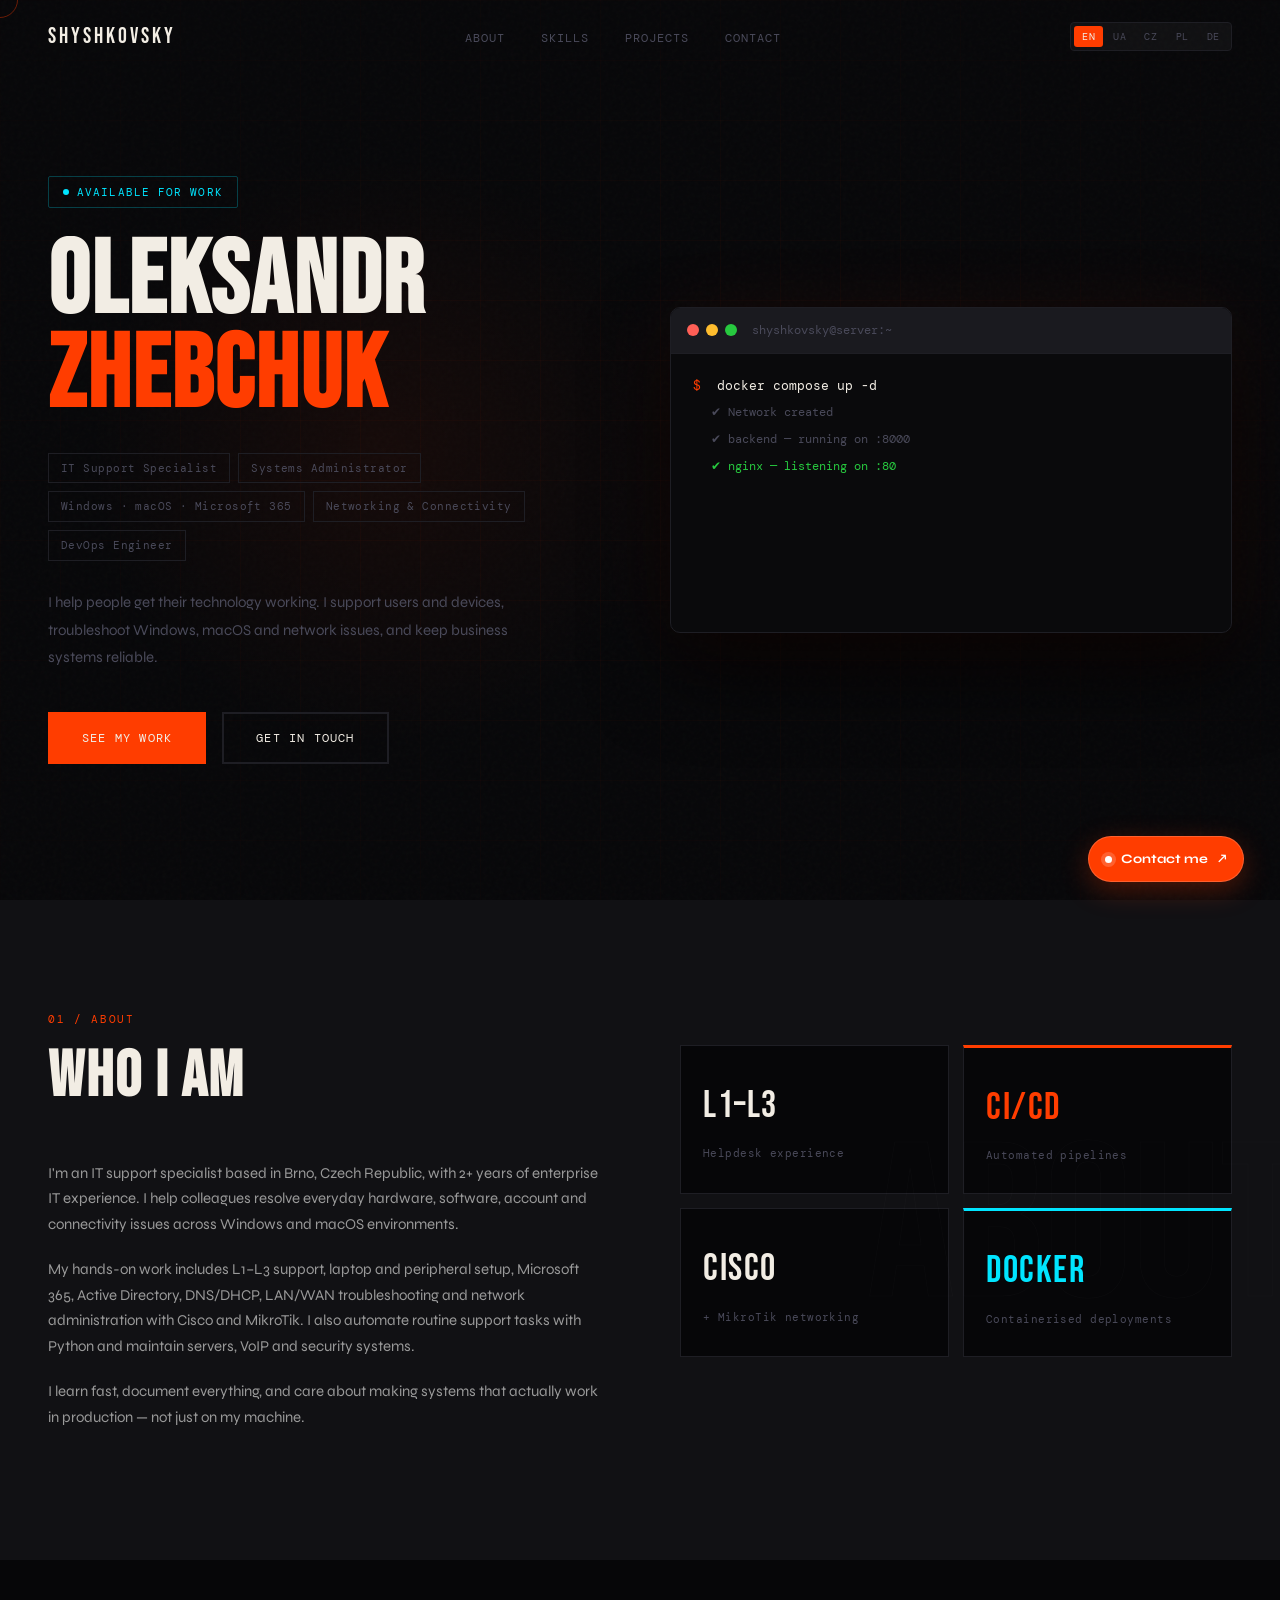
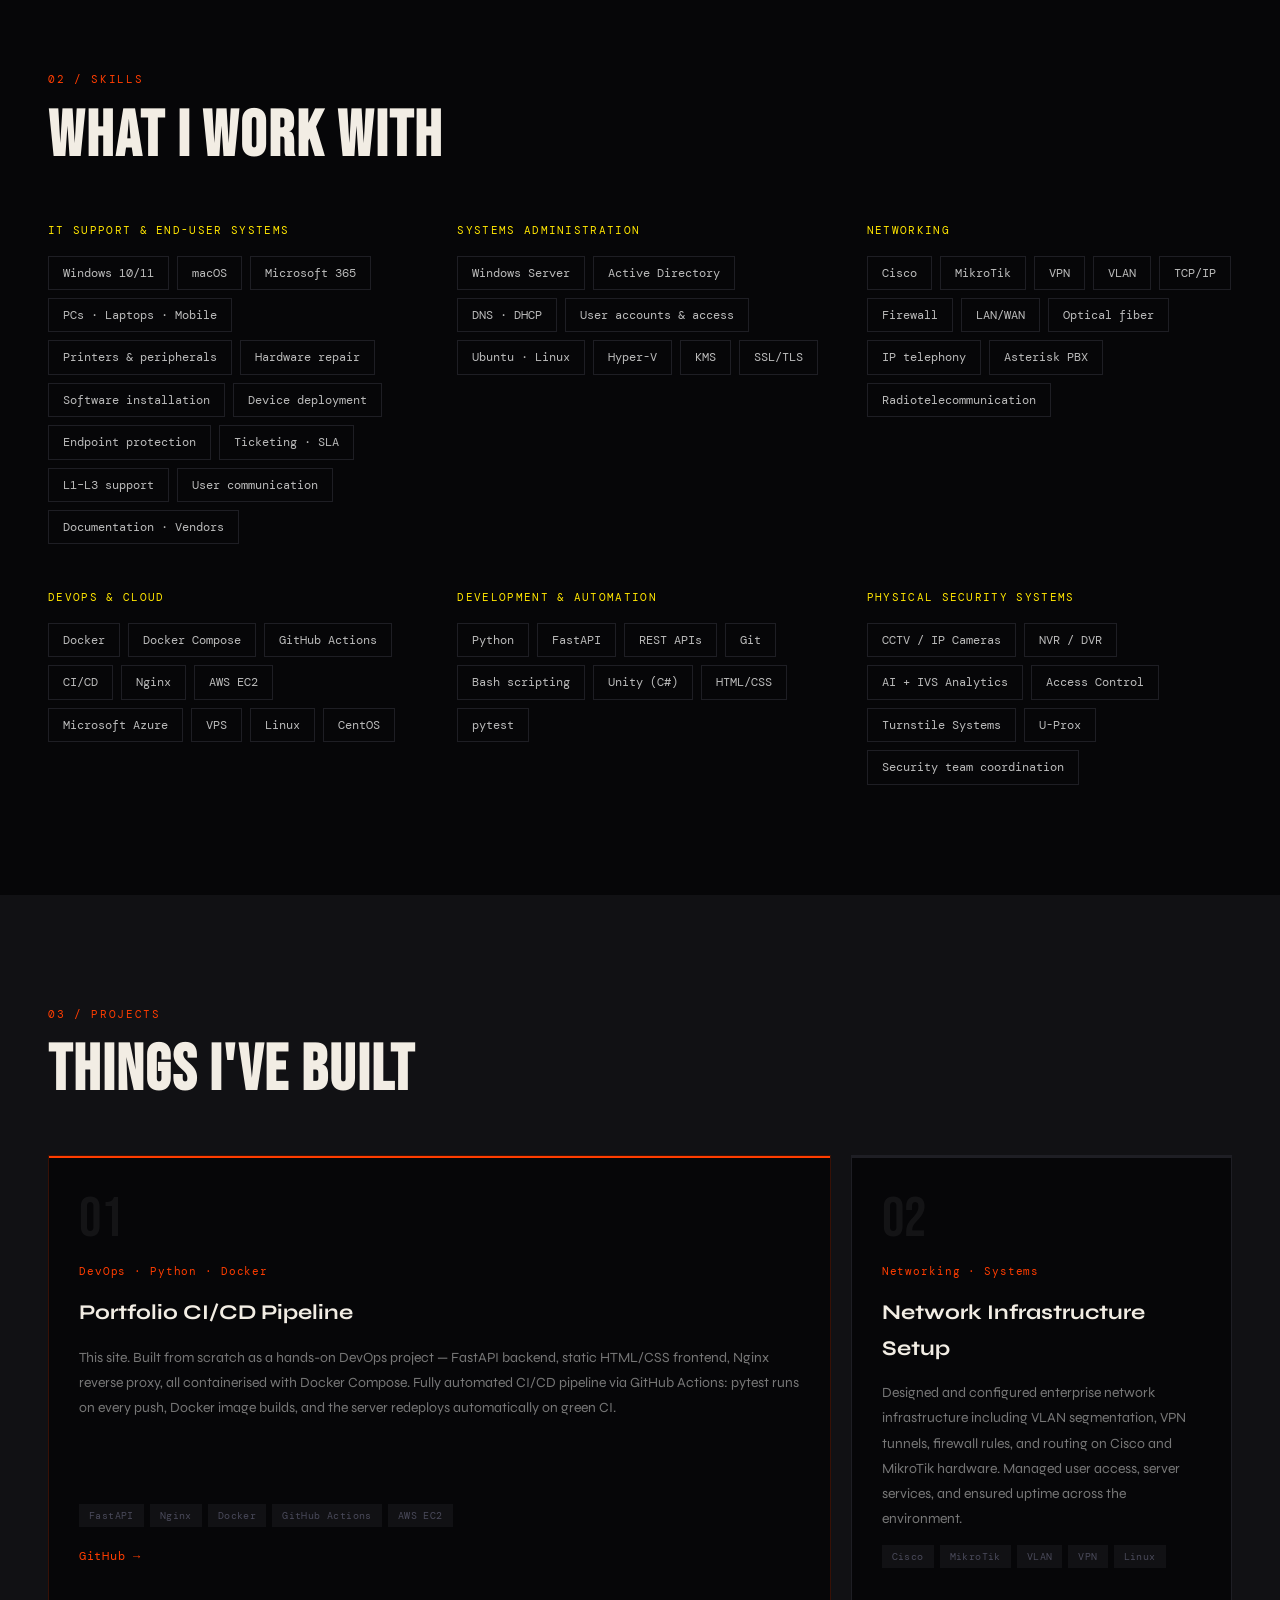
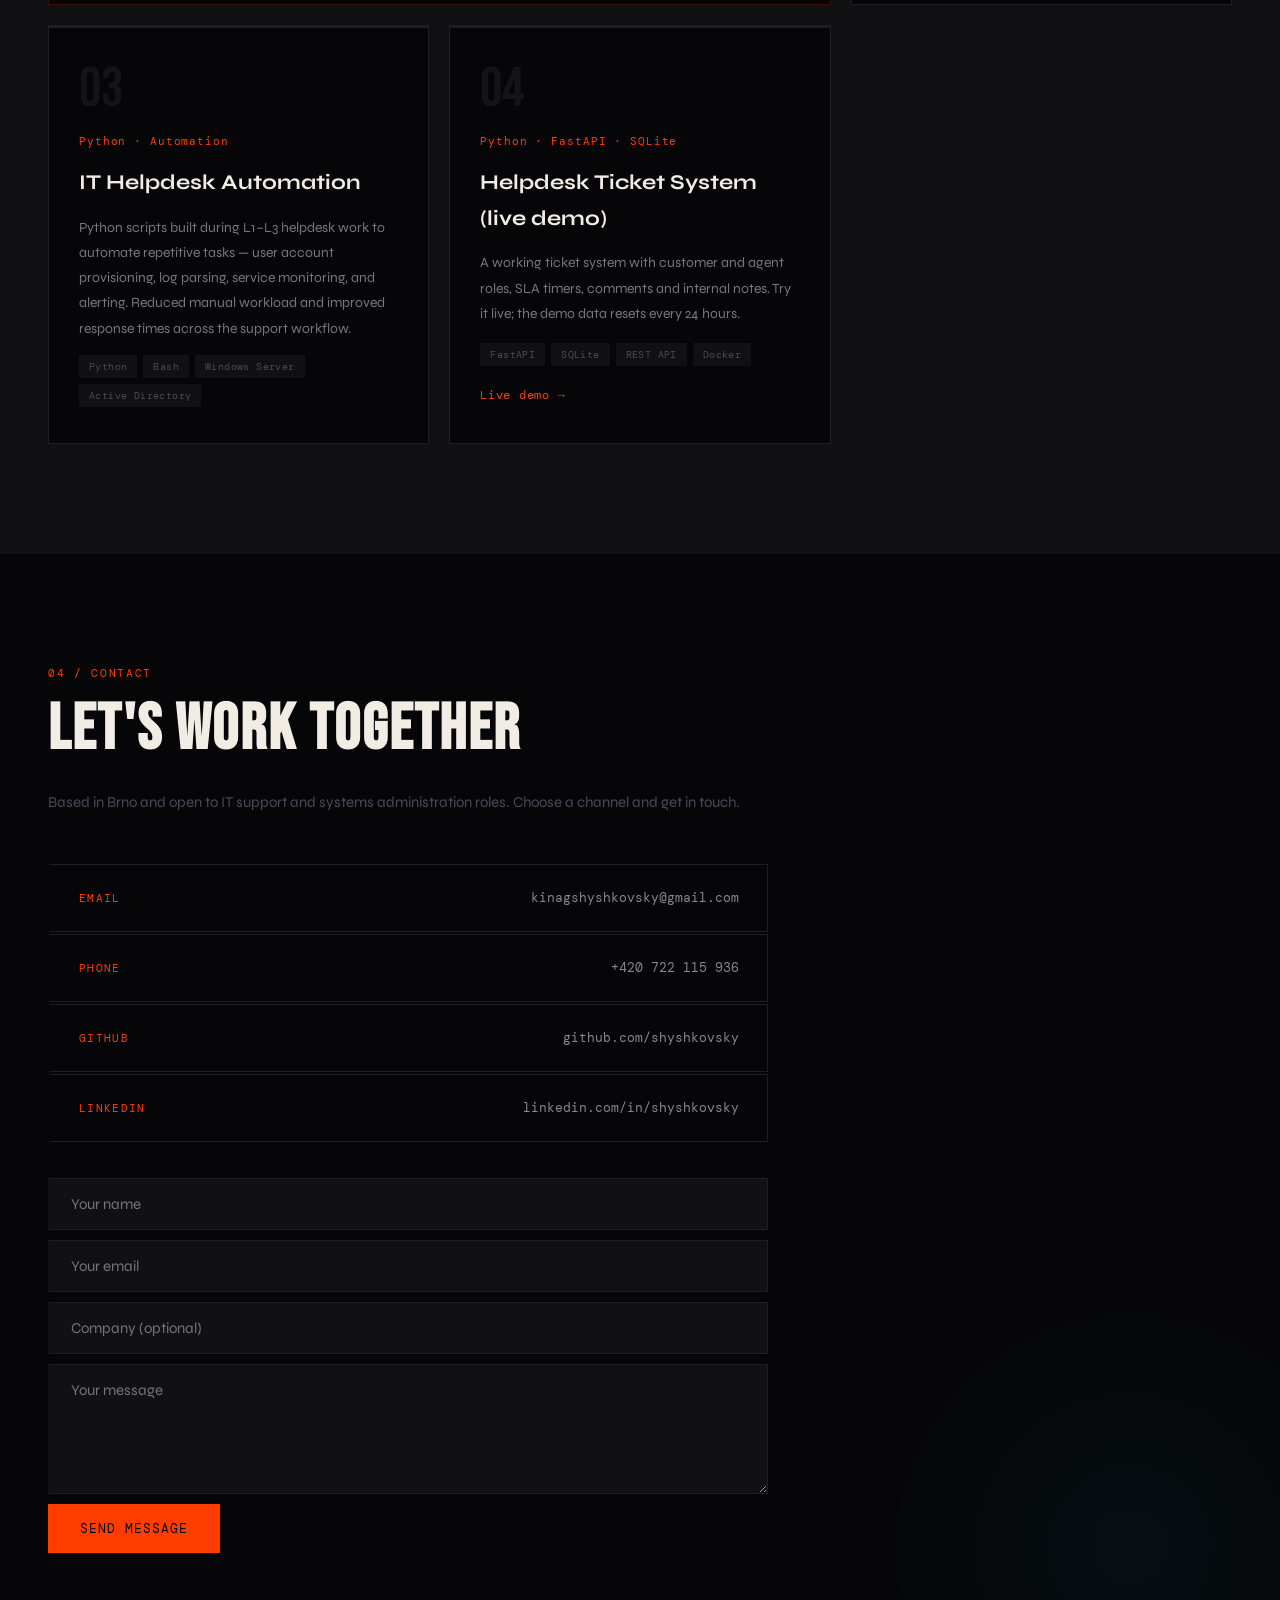
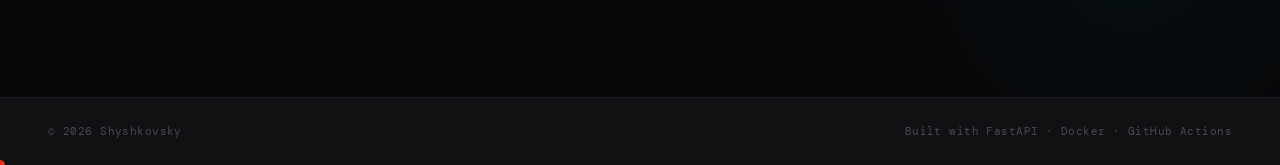
==== commit bd9f1cb1: "Add contact form (email + Telegram) and helpdesk ticket demo - contact-service: FastAPI service behi" ====
--- a/frontend/index.html
+++ b/frontend/index.html
@@ -200,6 +200,18 @@
           <span>Python</span><span>Bash</span><span>Windows Server</span><span>Active Directory</span>
         </div>
       </div>
+      <div class="project-card reveal-child delay-3">
+        <div class="project-num">04</div>
+        <div class="project-tag" data-i18n="proj4_tag">Python · FastAPI · SQLite</div>
+        <h3 data-i18n="proj4_title">Helpdesk Ticket System (live demo)</h3>
+        <p data-i18n="proj4_desc">A working ticket system with customer and agent roles, SLA timers, comments and internal notes. Try it live; the demo data resets every 24 hours.</p>
+        <div class="project-stack">
+          <span>FastAPI</span><span>SQLite</span><span>REST API</span><span>Docker</span>
+        </div>
+        <div class="project-links">
+          <a href="#" id="ticketDemoLink" target="_blank" rel="noopener noreferrer" class="plink" data-i18n="proj_demo">Live demo →</a>
+        </div>
+      </div>
     </div>
   </section>
 
@@ -227,6 +239,15 @@
           <span class="ci-val">linkedin.com/in/shyshkovsky</span>
         </a>
       </div>
+      <form class="contact-form reveal-child delay-2" id="contactForm" novalidate>
+        <input type="text" name="name" maxlength="100" required autocomplete="name">
+        <input type="email" name="email" maxlength="254" required autocomplete="email">
+        <input type="text" name="company" maxlength="120" autocomplete="organization">
+        <textarea name="message" rows="5" minlength="5" maxlength="4000" required></textarea>
+        <input type="text" name="website" class="hp" tabindex="-1" autocomplete="off" aria-hidden="true">
+        <button type="submit" class="contact-submit"></button>
+        <p class="contact-form-status" id="contactStatus" role="status" aria-live="polite"></p>
+      </form>
     </div>
   </section>
 
@@ -267,5 +288,6 @@
   </footer>
 
   <script src="main.js"></script>
+  <script src="contact-form.js"></script>
 </body>
 </html>
--- a/frontend/style.css
+++ b/frontend/style.css
@@ -867,3 +867,38 @@
 .lang-switching [data-i18n] {
   opacity: 0;
 }
+
+/* ── Contact form ─────────────────────────────── */
+.contact-form { display: flex; flex-direction: column; gap: 10px; margin-top: 36px; position: relative; }
+.contact-form input,
+.contact-form textarea {
+  width: 100%;
+  background: var(--gray);
+  color: var(--white);
+  border: 1px solid var(--gray2);
+  border-left: 3px solid transparent;
+  padding: 16px 20px;
+  font-family: var(--font-body);
+  font-size: 15px;
+  transition: border-color .2s, background .2s;
+}
+.contact-form textarea { resize: vertical; min-height: 130px; }
+.contact-form input:focus,
+.contact-form textarea:focus { outline: none; border-left-color: var(--accent); background: #16161a; }
+.contact-form .hp { position: absolute; left: -9999px; width: 1px; height: 1px; opacity: 0; }
+.contact-submit {
+  align-self: flex-start;
+  background: var(--accent);
+  color: var(--black);
+  border: 0;
+  padding: 16px 32px;
+  font-family: var(--font-mono);
+  font-size: 13px;
+  letter-spacing: .08em;
+  text-transform: uppercase;
+  cursor: pointer;
+  transition: transform .25s var(--ease-spring), opacity .2s;
+}
+.contact-submit:hover:not(:disabled) { transform: translateY(-3px); }
+.contact-submit:disabled { opacity: .6; cursor: wait; }
+.contact-form-status { min-height: 1.4em; font-size: 14px; color: var(--gray3); margin: 4px 0 0; }
